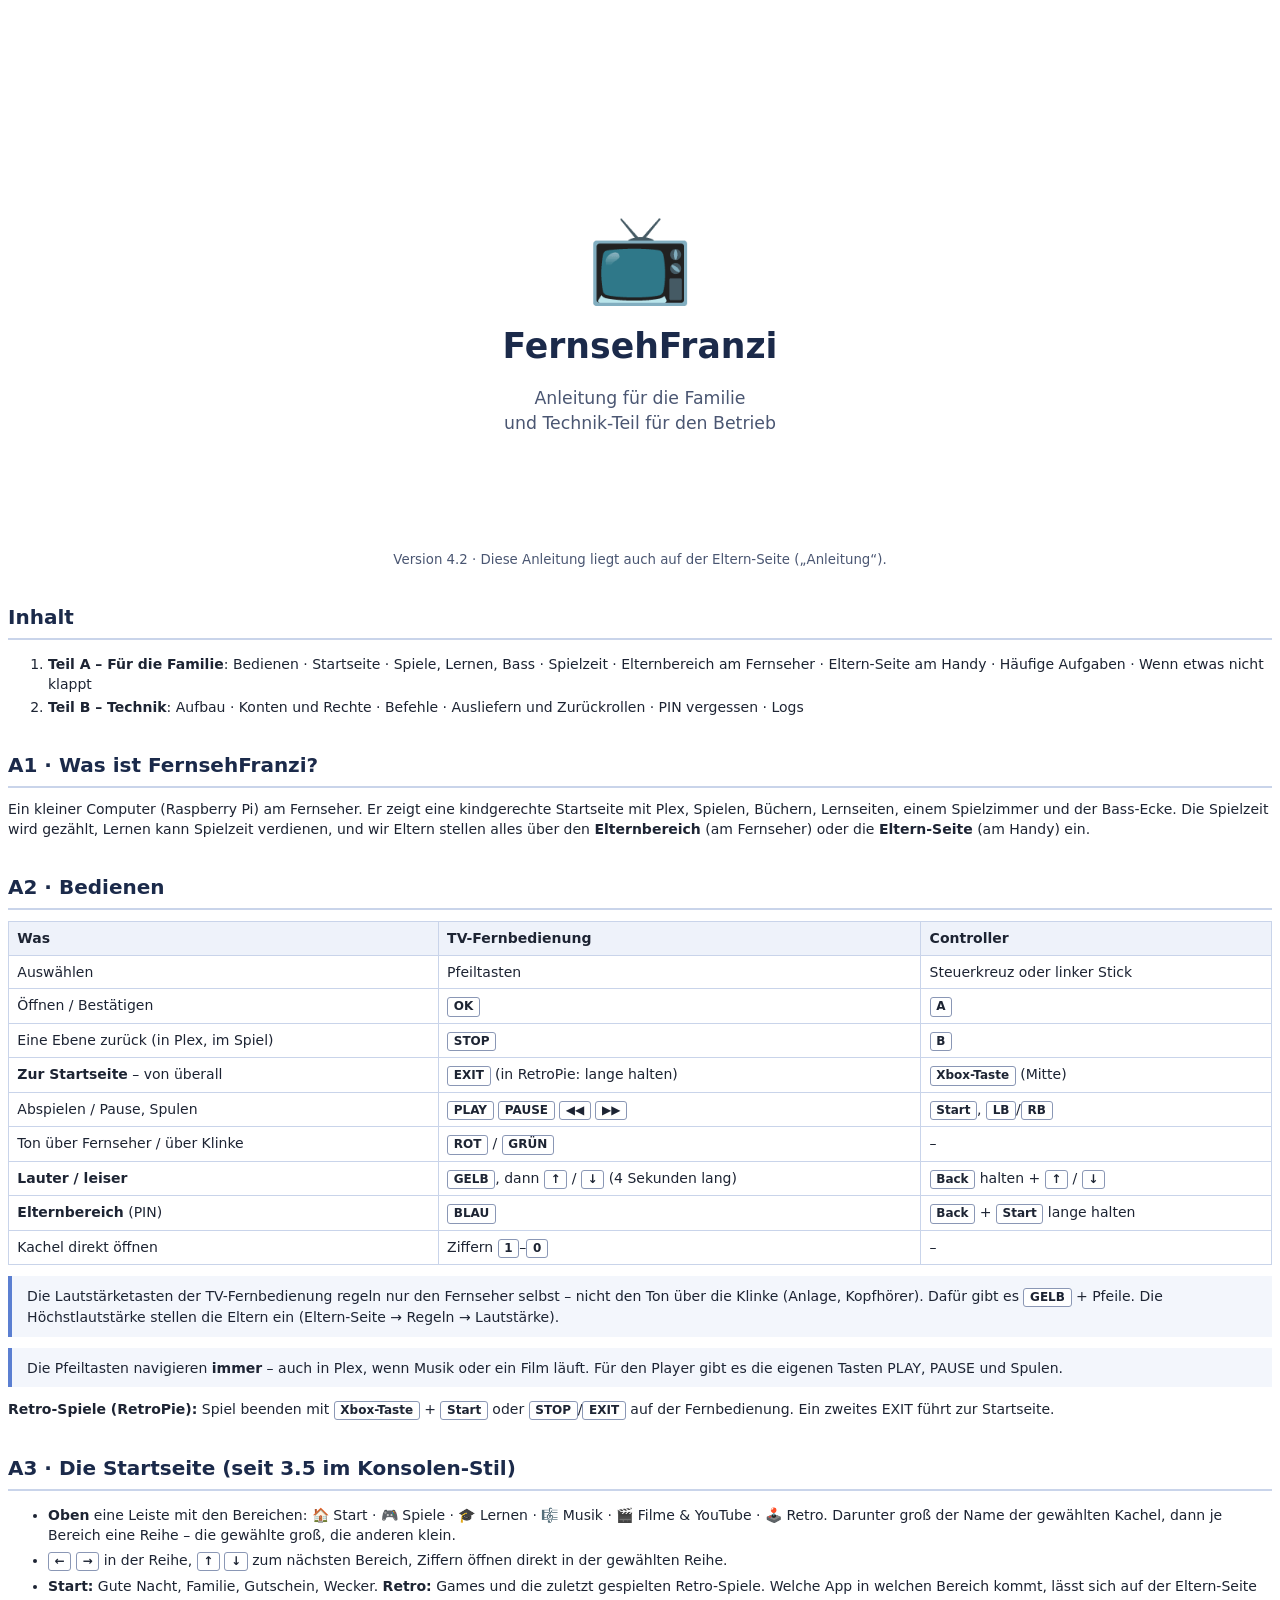
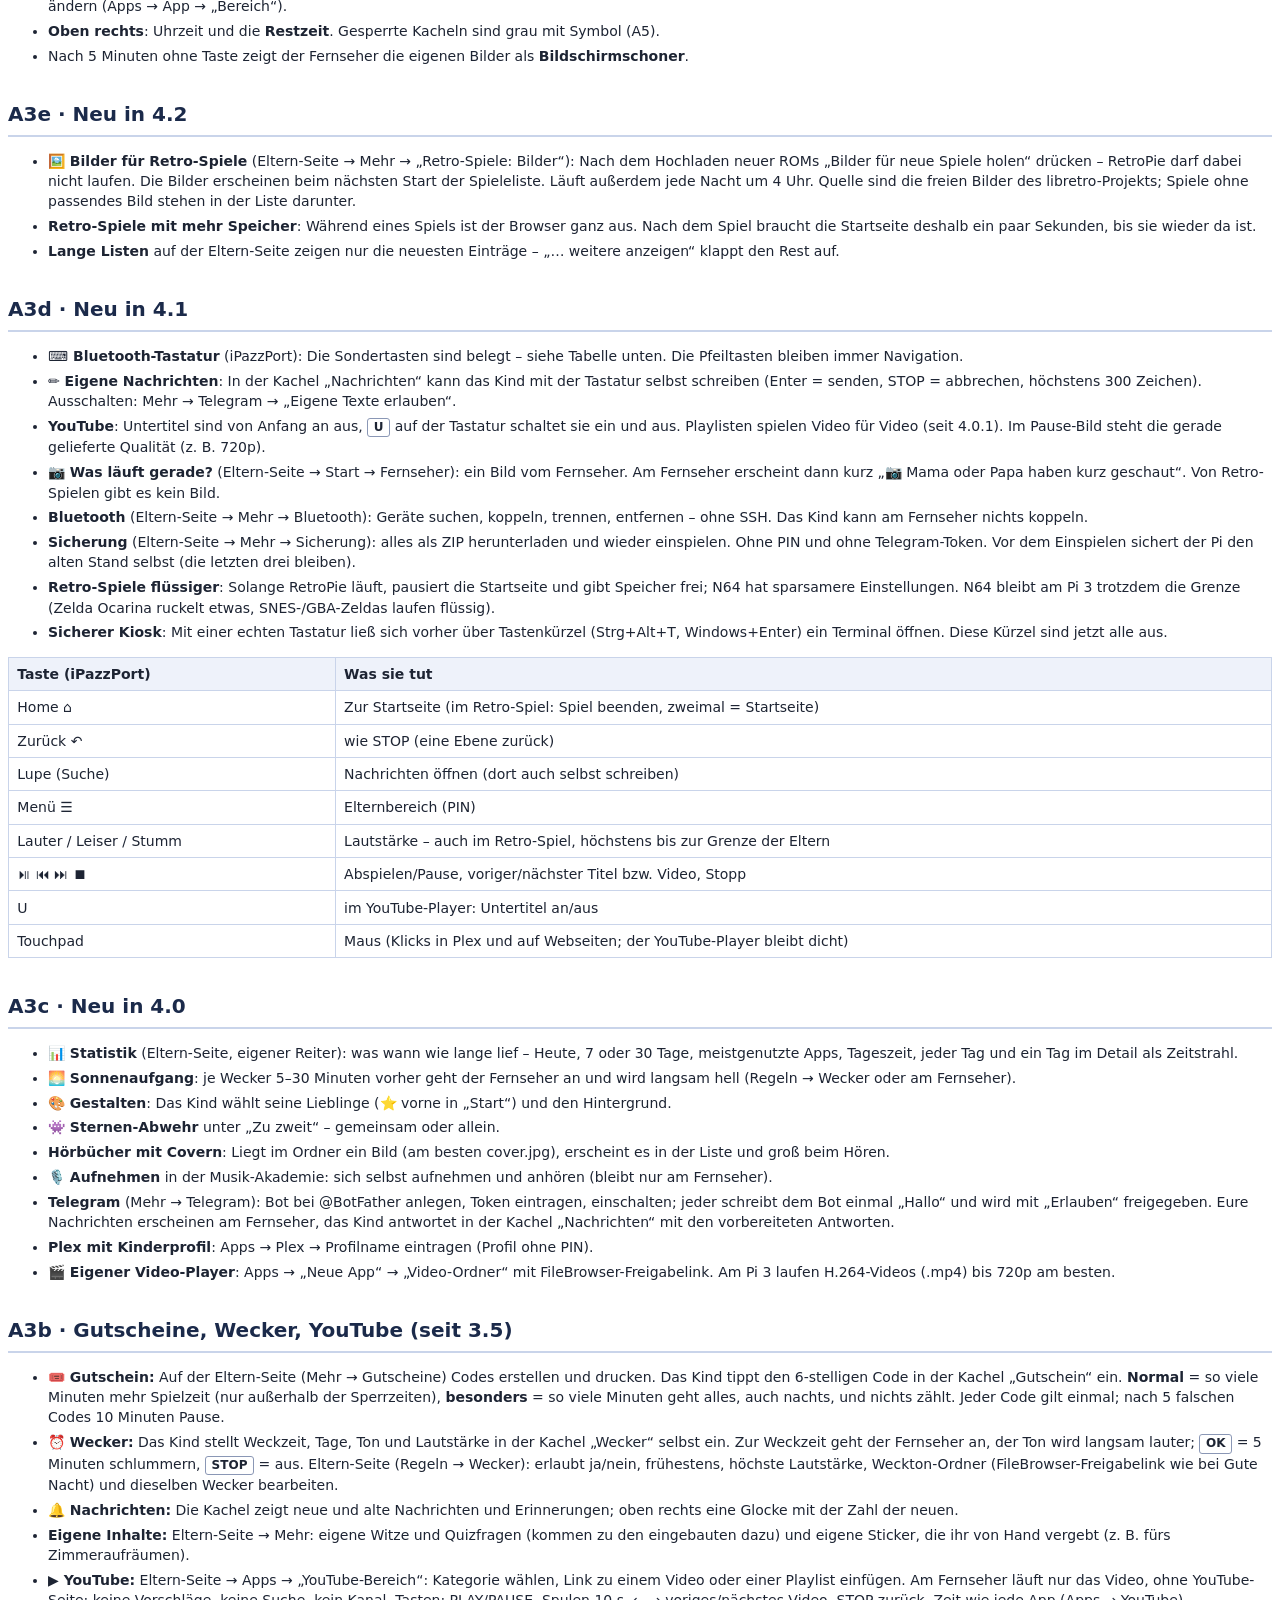
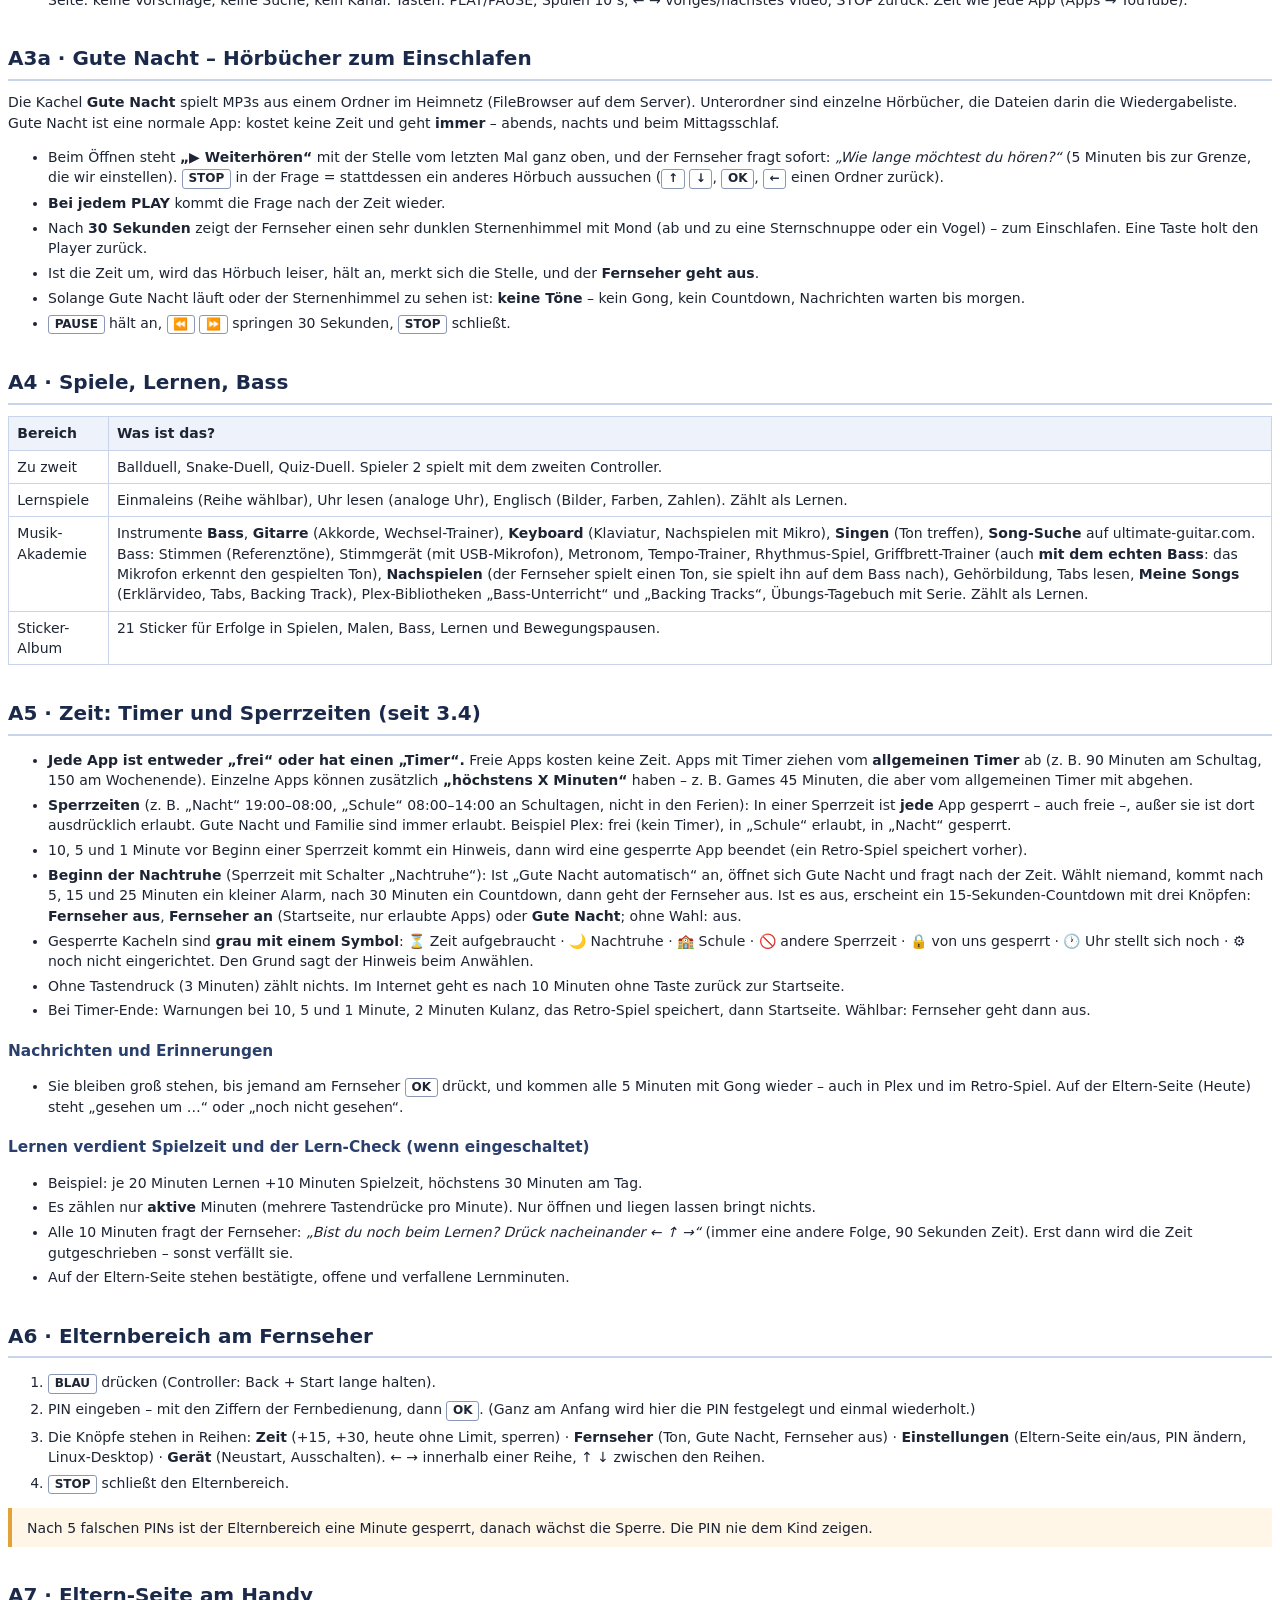
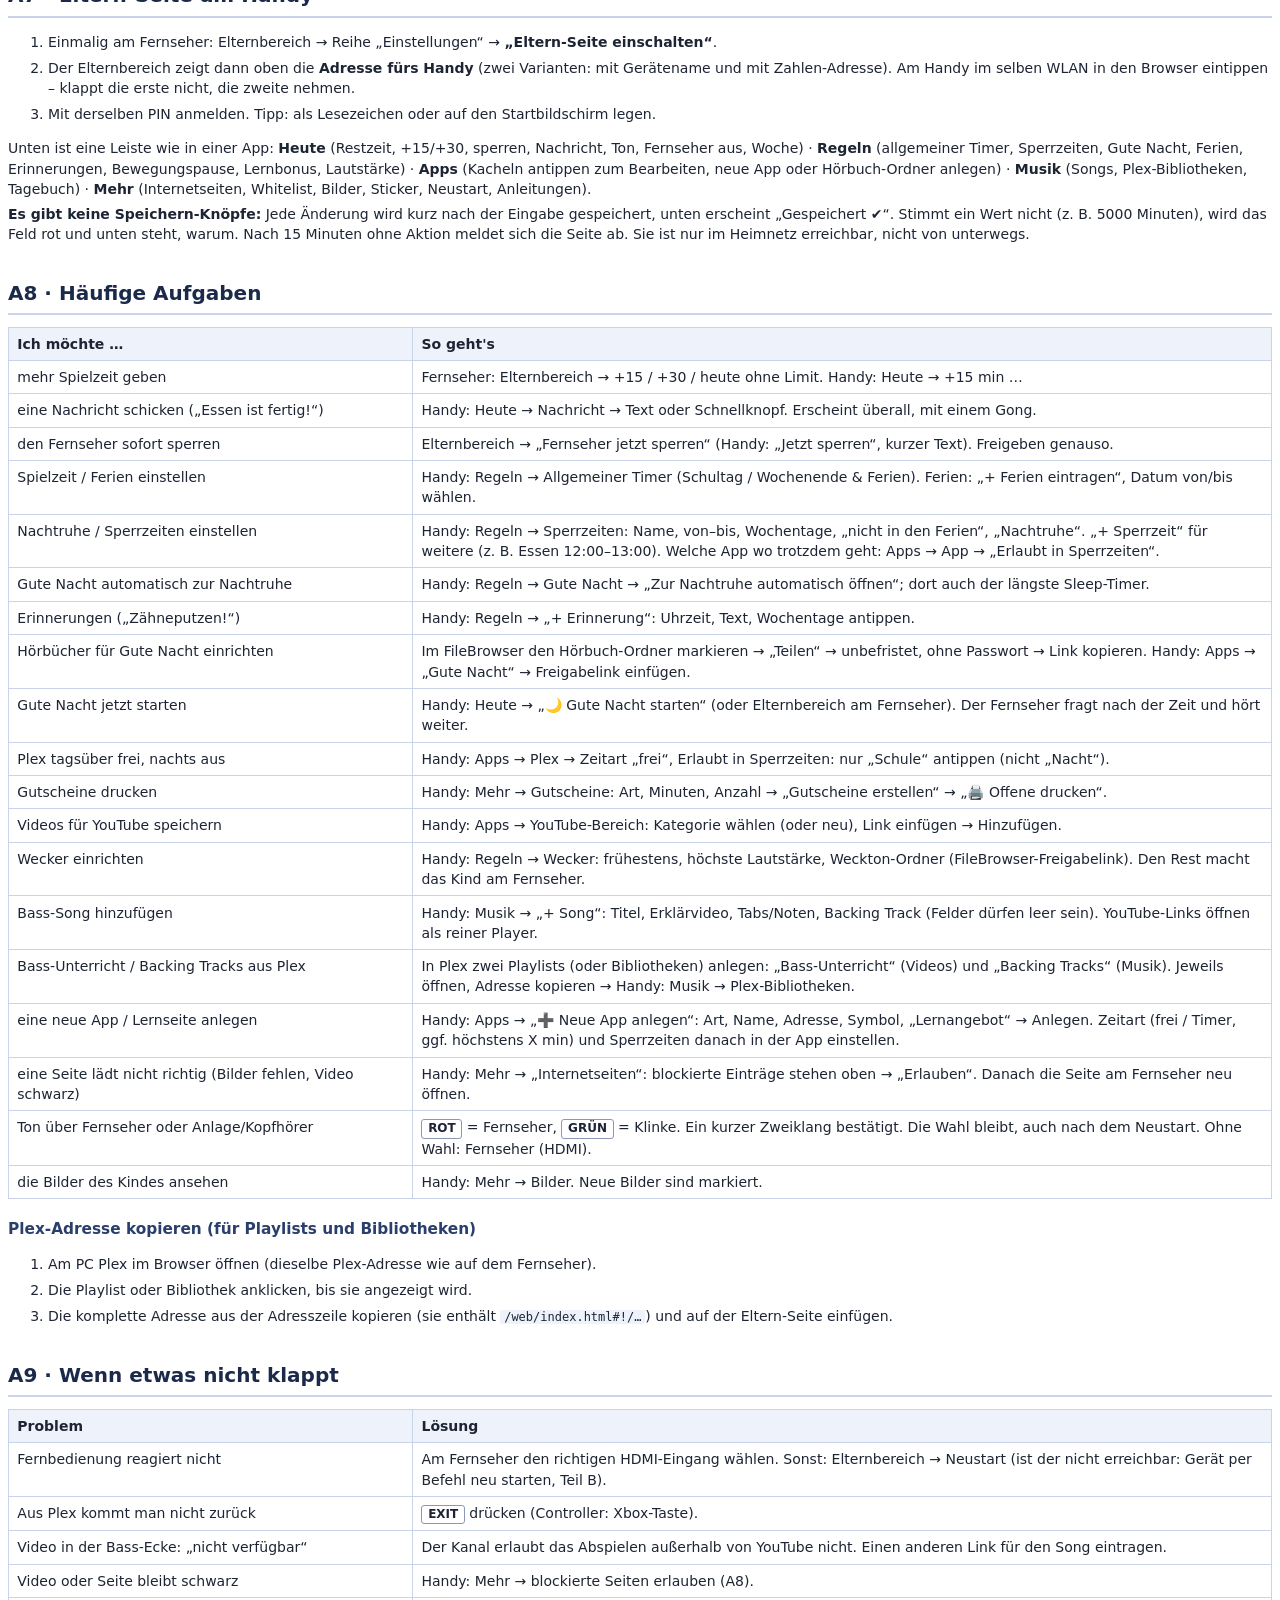
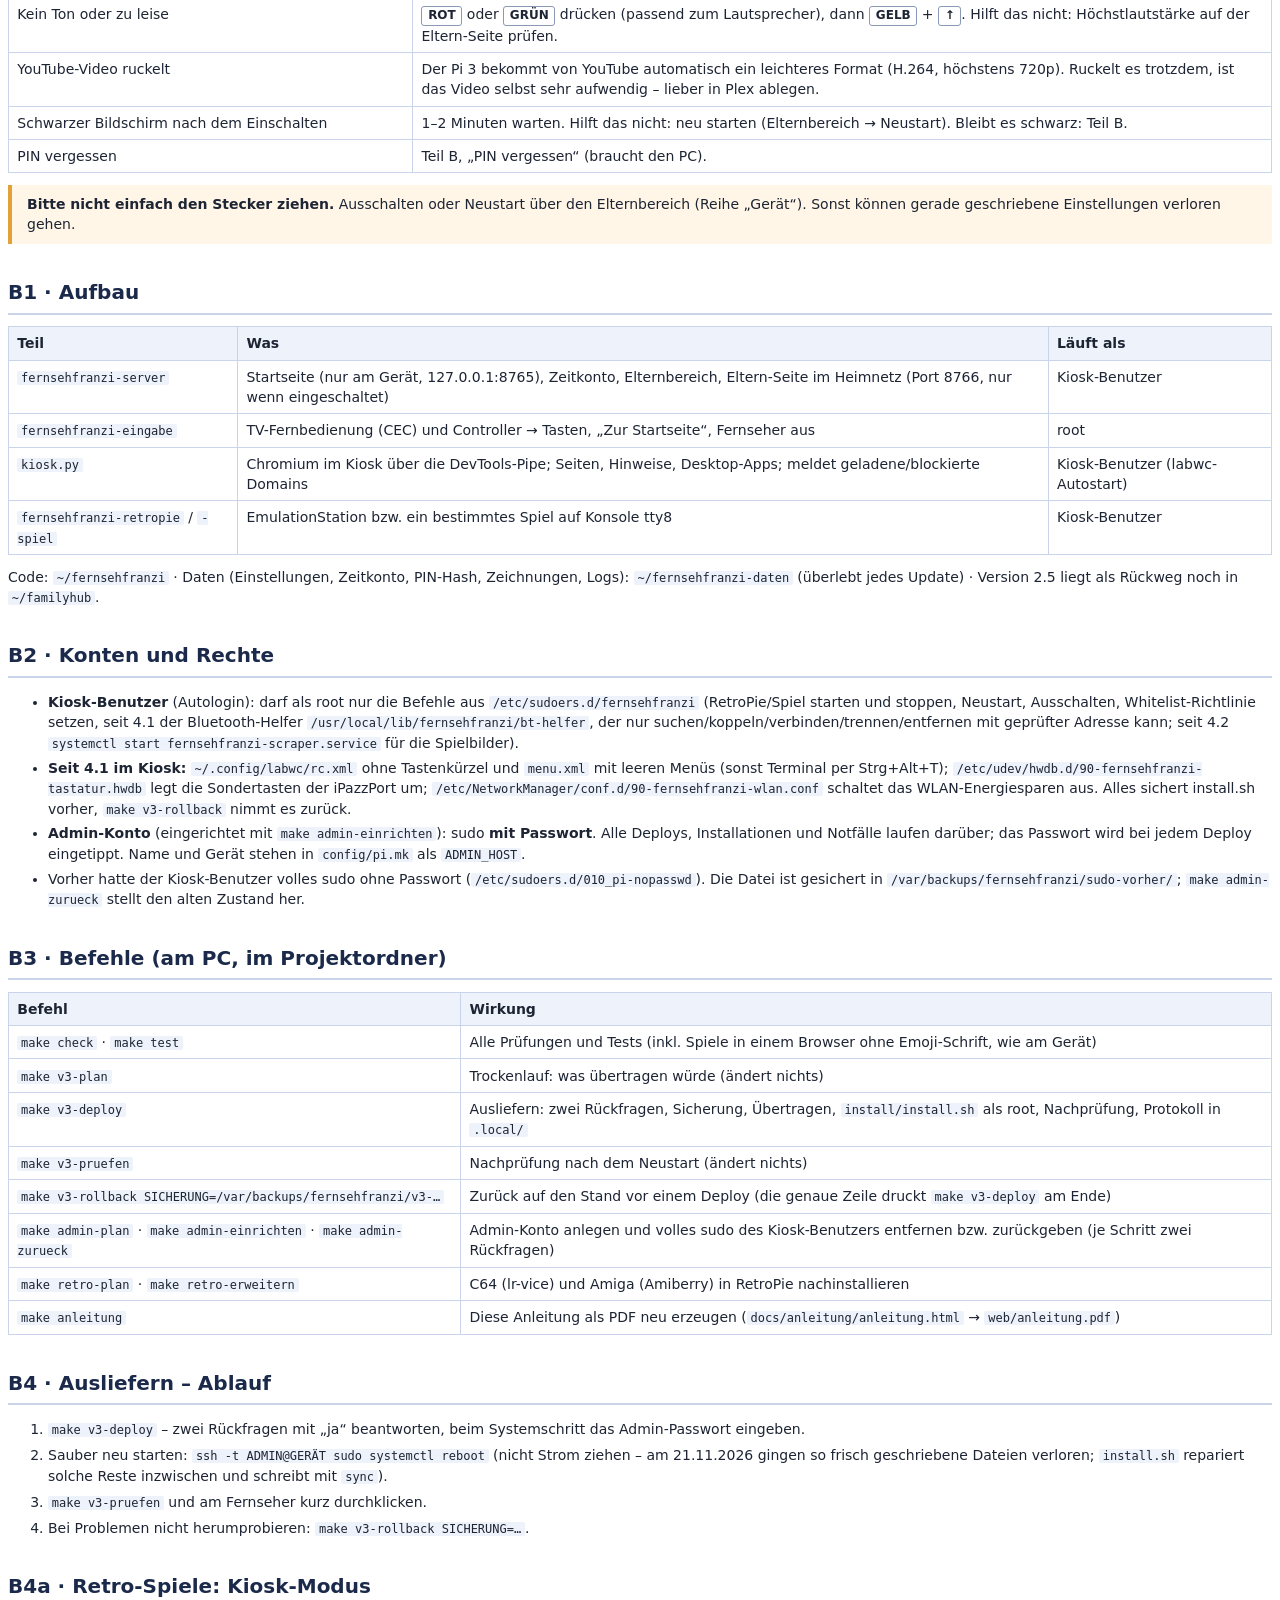
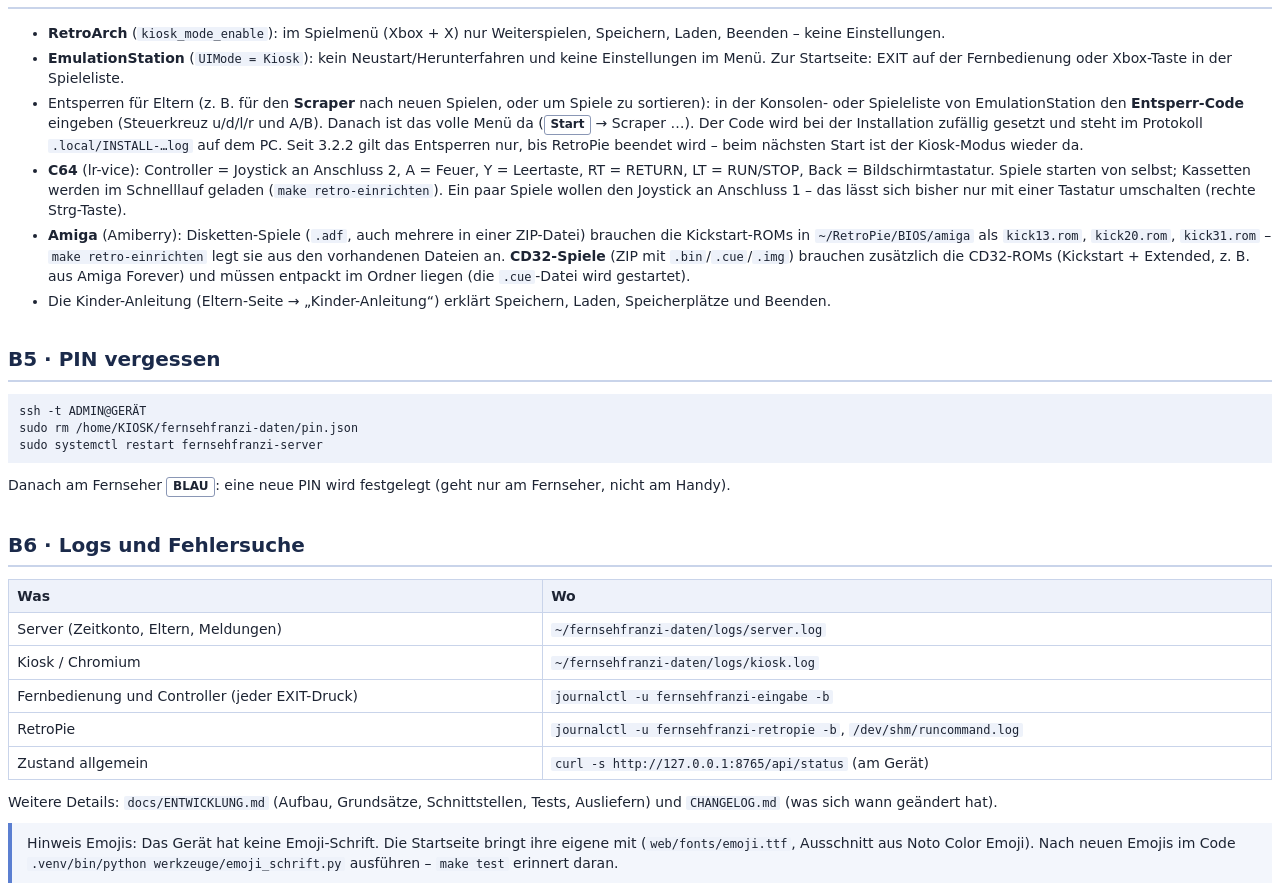
==== docs/anleitung/anleitung.html @ 5bc8174a "FernsehFranzi 4.2.0" ====
<!doctype html>
<html lang="de">
<head>
<meta charset="UTF-8">
<title>FernsehFranzi – Anleitung</title>
<style>
  @page { size: A4; margin: 16mm 15mm 18mm; }
  body { font-family: "Noto Sans", "DejaVu Sans", sans-serif; font-size: 10.5pt; line-height: 1.45; color: #1d2433; }
  h1 { font-size: 26pt; margin: 0 0 4mm; color: #1b2a4a; }
  h2 { font-size: 15pt; color: #1b2a4a; border-bottom: 2px solid #c9d4ea; padding-bottom: 1.5mm; margin: 9mm 0 3mm; break-after: avoid; }
  h3 { font-size: 11.5pt; color: #2a3f6b; margin: 5mm 0 1.5mm; break-after: avoid; }
  p, li { margin: 1.2mm 0; }
  table { border-collapse: collapse; width: 100%; margin: 2mm 0 3mm; break-inside: avoid; }
  th, td { border: 1px solid #c9d4ea; padding: 1.6mm 2.2mm; text-align: left; vertical-align: top; }
  th { background: #eef2fa; }
  .titel { text-align: center; padding-top: 50mm; break-after: page; }
  .titel .gross { font-size: 64pt; }
  .titel p { font-size: 13pt; color: #4a5672; }
  .kasten { background: #f3f6fc; border-left: 4px solid #5b7fd1; padding: 2.5mm 4mm; margin: 3mm 0; break-inside: avoid; }
  .achtung { background: #fff6e8; border-left-color: #e3a13a; }
  .schritte li { margin: 1.5mm 0; }
  .teil { break-before: page; }
  code { font-family: "DejaVu Sans Mono", monospace; font-size: 9pt; background: #eef2fa; padding: 0 1mm; border-radius: 2px; }
  pre { font-family: "DejaVu Sans Mono", monospace; font-size: 8.8pt; background: #eef2fa; padding: 2.5mm 3mm; white-space: pre-wrap; break-inside: avoid; }
  .taste { display: inline-block; border: 1px solid #8a97b5; border-radius: 3px; padding: 0 1.5mm; font-weight: 700; font-size: 9pt; background: #fff; }
  .inhalt li { margin: .6mm 0; }
</style>
</head>
<body>

<div class="titel">
  <div class="gross">📺</div>
  <h1>FernsehFranzi</h1>
  <p>Anleitung für die Familie<br>und Technik-Teil für den Betrieb</p>
  <p style="font-size:10pt;margin-top:30mm">Version 4.2 · Diese Anleitung liegt auch auf der Eltern-Seite („Anleitung“).</p>
</div>

<h2>Inhalt</h2>
<ol class="inhalt">
  <li><b>Teil A – Für die Familie</b>: Bedienen · Startseite · Spiele, Lernen, Bass · Spielzeit · Elternbereich am Fernseher ·
      Eltern-Seite am Handy · Häufige Aufgaben · Wenn etwas nicht klappt</li>
  <li><b>Teil B – Technik</b>: Aufbau · Konten und Rechte · Befehle · Ausliefern und Zurückrollen · PIN vergessen · Logs</li>
</ol>

<!-- ================================================================== Teil A -->
<h2>A1 · Was ist FernsehFranzi?</h2>
<p>Ein kleiner Computer (Raspberry Pi) am Fernseher. Er zeigt eine kindgerechte Startseite mit Plex, Spielen, Büchern,
Lernseiten, einem Spielzimmer und der Bass-Ecke. Die Spielzeit wird gezählt, Lernen kann Spielzeit verdienen, und wir
Eltern stellen alles über den <b>Elternbereich</b> (am Fernseher) oder die <b>Eltern-Seite</b> (am Handy) ein.</p>

<h2>A2 · Bedienen</h2>
<table>
  <tr><th>Was</th><th>TV-Fernbedienung</th><th>Controller</th></tr>
  <tr><td>Auswählen</td><td>Pfeiltasten</td><td>Steuerkreuz oder linker Stick</td></tr>
  <tr><td>Öffnen / Bestätigen</td><td><span class="taste">OK</span></td><td><span class="taste">A</span></td></tr>
  <tr><td>Eine Ebene zurück (in Plex, im Spiel)</td><td><span class="taste">STOP</span></td><td><span class="taste">B</span></td></tr>
  <tr><td><b>Zur Startseite</b> – von überall</td><td><span class="taste">EXIT</span> (in RetroPie: lange halten)</td><td><span class="taste">Xbox-Taste</span> (Mitte)</td></tr>
  <tr><td>Abspielen / Pause, Spulen</td><td><span class="taste">PLAY</span> <span class="taste">PAUSE</span> <span class="taste">◀◀</span> <span class="taste">▶▶</span></td><td><span class="taste">Start</span>, <span class="taste">LB</span>/<span class="taste">RB</span></td></tr>
  <tr><td>Ton über Fernseher / über Klinke</td><td><span class="taste">ROT</span> / <span class="taste">GRÜN</span></td><td>–</td></tr>
  <tr><td><b>Lauter / leiser</b></td><td><span class="taste">GELB</span>, dann <span class="taste">↑</span> / <span class="taste">↓</span> (4 Sekunden lang)</td><td><span class="taste">Back</span> halten + <span class="taste">↑</span> / <span class="taste">↓</span></td></tr>
  <tr><td><b>Elternbereich</b> (PIN)</td><td><span class="taste">BLAU</span></td><td><span class="taste">Back</span> + <span class="taste">Start</span> lange halten</td></tr>
  <tr><td>Kachel direkt öffnen</td><td>Ziffern <span class="taste">1</span>–<span class="taste">0</span></td><td>–</td></tr>
</table>
<div class="kasten">Die Lautstärketasten der TV-Fernbedienung regeln nur den Fernseher selbst – nicht den Ton über die Klinke
(Anlage, Kopfhörer). Dafür gibt es <span class="taste">GELB</span> + Pfeile. Die Höchstlautstärke stellen die Eltern ein
(Eltern-Seite → Regeln → Lautstärke).</div>
<div class="kasten">Die Pfeiltasten navigieren <b>immer</b> – auch in Plex, wenn Musik oder ein Film läuft. Für den Player gibt es die
eigenen Tasten PLAY, PAUSE und Spulen.</div>
<p><b>Retro-Spiele (RetroPie):</b> Spiel beenden mit <span class="taste">Xbox-Taste</span> + <span class="taste">Start</span>
oder <span class="taste">STOP</span>/<span class="taste">EXIT</span> auf der Fernbedienung. Ein zweites EXIT führt zur Startseite.</p>

<h2>A3 · Die Startseite (seit 3.5 im Konsolen-Stil)</h2>
<ul>
  <li><b>Oben</b> eine Leiste mit den Bereichen: 🏠 Start · 🎮 Spiele · 🎓 Lernen · 🎼 Musik · 🎬 Filme &amp; YouTube · 🕹️ Retro.
      Darunter groß der Name der gewählten Kachel, dann je Bereich eine Reihe – die gewählte groß, die anderen klein.</li>
  <li><span class="taste">←</span> <span class="taste">→</span> in der Reihe, <span class="taste">↑</span> <span class="taste">↓</span>
      zum nächsten Bereich, Ziffern öffnen direkt in der gewählten Reihe.</li>
  <li><b>Start:</b> Gute Nacht, Familie, Gutschein, Wecker. <b>Retro:</b> Games und die zuletzt gespielten Retro-Spiele.
      Welche App in welchen Bereich kommt, lässt sich auf der Eltern-Seite ändern (Apps → App → „Bereich“).</li>
  <li><b>Oben rechts</b>: Uhrzeit und die <b>Restzeit</b>. Gesperrte Kacheln sind grau mit Symbol (A5).</li>
  <li>Nach 5 Minuten ohne Taste zeigt der Fernseher die eigenen Bilder als <b>Bildschirmschoner</b>.</li>
</ul>

<h2>A3e · Neu in 4.2</h2>
<ul>
  <li><b>🖼️ Bilder für Retro-Spiele</b> (Eltern-Seite → Mehr → „Retro-Spiele: Bilder“): Nach dem Hochladen neuer ROMs
      „Bilder für neue Spiele holen“ drücken – RetroPie darf dabei nicht laufen. Die Bilder erscheinen beim nächsten Start der
      Spieleliste. Läuft außerdem jede Nacht um 4 Uhr. Quelle sind die freien Bilder des libretro-Projekts; Spiele ohne
      passendes Bild stehen in der Liste darunter.</li>
  <li><b>Retro-Spiele mit mehr Speicher</b>: Während eines Spiels ist der Browser ganz aus. Nach dem Spiel braucht die
      Startseite deshalb ein paar Sekunden, bis sie wieder da ist.</li>
  <li><b>Lange Listen</b> auf der Eltern-Seite zeigen nur die neuesten Einträge – „… weitere anzeigen“ klappt den Rest auf.</li>
</ul>

<h2>A3d · Neu in 4.1</h2>
<ul>
  <li><b>⌨️ Bluetooth-Tastatur</b> (iPazzPort): Die Sondertasten sind belegt – siehe Tabelle unten. Die Pfeiltasten bleiben
      immer Navigation.</li>
  <li><b>✏️ Eigene Nachrichten</b>: In der Kachel „Nachrichten“ kann das Kind mit der Tastatur selbst schreiben
      (Enter = senden, STOP = abbrechen, höchstens 300 Zeichen). Ausschalten: Mehr → Telegram → „Eigene Texte erlauben“.</li>
  <li><b>YouTube</b>: Untertitel sind von Anfang an aus, <span class="taste">U</span> auf der Tastatur schaltet sie ein und aus.
      Playlisten spielen Video für Video (seit 4.0.1). Im Pause-Bild steht die gerade gelieferte Qualität (z. B. 720p).</li>
  <li><b>📷 Was läuft gerade?</b> (Eltern-Seite → Start → Fernseher): ein Bild vom Fernseher. Am Fernseher erscheint dann kurz
      „📷 Mama oder Papa haben kurz geschaut“. Von Retro-Spielen gibt es kein Bild.</li>
  <li><b>Bluetooth</b> (Eltern-Seite → Mehr → Bluetooth): Geräte suchen, koppeln, trennen, entfernen – ohne SSH. Das Kind kann
      am Fernseher nichts koppeln.</li>
  <li><b>Sicherung</b> (Eltern-Seite → Mehr → Sicherung): alles als ZIP herunterladen und wieder einspielen. Ohne PIN und ohne
      Telegram-Token. Vor dem Einspielen sichert der Pi den alten Stand selbst (die letzten drei bleiben).</li>
  <li><b>Retro-Spiele flüssiger</b>: Solange RetroPie läuft, pausiert die Startseite und gibt Speicher frei; N64 hat
      sparsamere Einstellungen. N64 bleibt am Pi 3 trotzdem die Grenze (Zelda Ocarina ruckelt etwas, SNES-/GBA-Zeldas laufen flüssig).</li>
  <li><b>Sicherer Kiosk</b>: Mit einer echten Tastatur ließ sich vorher über Tastenkürzel (Strg+Alt+T, Windows+Enter) ein
      Terminal öffnen. Diese Kürzel sind jetzt alle aus.</li>
</ul>
<table>
  <tr><th>Taste (iPazzPort)</th><th>Was sie tut</th></tr>
  <tr><td>Home ⌂</td><td>Zur Startseite (im Retro-Spiel: Spiel beenden, zweimal = Startseite)</td></tr>
  <tr><td>Zurück ↶</td><td>wie STOP (eine Ebene zurück)</td></tr>
  <tr><td>Lupe (Suche)</td><td>Nachrichten öffnen (dort auch selbst schreiben)</td></tr>
  <tr><td>Menü ☰</td><td>Elternbereich (PIN)</td></tr>
  <tr><td>Lauter / Leiser / Stumm</td><td>Lautstärke – auch im Retro-Spiel, höchstens bis zur Grenze der Eltern</td></tr>
  <tr><td>⏯ ⏮ ⏭ ⏹</td><td>Abspielen/Pause, voriger/nächster Titel bzw. Video, Stopp</td></tr>
  <tr><td>U</td><td>im YouTube-Player: Untertitel an/aus</td></tr>
  <tr><td>Touchpad</td><td>Maus (Klicks in Plex und auf Webseiten; der YouTube-Player bleibt dicht)</td></tr>
</table>

<h2>A3c · Neu in 4.0</h2>
<ul>
  <li><b>📊 Statistik</b> (Eltern-Seite, eigener Reiter): was wann wie lange lief – Heute, 7 oder 30 Tage, meistgenutzte Apps,
      Tageszeit, jeder Tag und ein Tag im Detail als Zeitstrahl.</li>
  <li><b>🌅 Sonnenaufgang</b>: je Wecker 5–30 Minuten vorher geht der Fernseher an und wird langsam hell (Regeln → Wecker oder am Fernseher).</li>
  <li><b>🎨 Gestalten</b>: Das Kind wählt seine Lieblinge (⭐ vorne in „Start“) und den Hintergrund.</li>
  <li><b>👾 Sternen-Abwehr</b> unter „Zu zweit“ – gemeinsam oder allein.</li>
  <li><b>Hörbücher mit Covern</b>: Liegt im Ordner ein Bild (am besten cover.jpg), erscheint es in der Liste und groß beim Hören.</li>
  <li><b>🎙️ Aufnehmen</b> in der Musik-Akademie: sich selbst aufnehmen und anhören (bleibt nur am Fernseher).</li>
  <li><b>Telegram</b> (Mehr → Telegram): Bot bei @BotFather anlegen, Token eintragen, einschalten; jeder schreibt dem Bot einmal
      „Hallo“ und wird mit „Erlauben“ freigegeben. Eure Nachrichten erscheinen am Fernseher, das Kind antwortet in der
      Kachel „Nachrichten“ mit den vorbereiteten Antworten.</li>
  <li><b>Plex mit Kinderprofil</b>: Apps → Plex → Profilname eintragen (Profil ohne PIN).</li>
  <li><b>🎬 Eigener Video-Player</b>: Apps → „Neue App“ → „Video-Ordner“ mit FileBrowser-Freigabelink. Am Pi 3 laufen
      H.264-Videos (.mp4) bis 720p am besten.</li>
</ul>

<h2>A3b · Gutscheine, Wecker, YouTube (seit 3.5)</h2>
<ul>
  <li><b>🎟️ Gutschein:</b> Auf der Eltern-Seite (Mehr → Gutscheine) Codes erstellen und drucken. Das Kind tippt den 6-stelligen Code
      in der Kachel „Gutschein“ ein. <b>Normal</b> = so viele Minuten mehr Spielzeit (nur außerhalb der Sperrzeiten),
      <b>besonders</b> = so viele Minuten geht alles, auch nachts, und nichts zählt. Jeder Code gilt einmal; nach 5 falschen
      Codes 10 Minuten Pause.</li>
  <li><b>⏰ Wecker:</b> Das Kind stellt Weckzeit, Tage, Ton und Lautstärke in der Kachel „Wecker“ selbst ein. Zur Weckzeit geht
      der Fernseher an, der Ton wird langsam lauter; <span class="taste">OK</span> = 5 Minuten schlummern,
      <span class="taste">STOP</span> = aus. Eltern-Seite (Regeln → Wecker): erlaubt ja/nein, frühestens, höchste Lautstärke,
      Weckton-Ordner (FileBrowser-Freigabelink wie bei Gute Nacht) und dieselben Wecker bearbeiten.</li>
  <li><b>🔔 Nachrichten:</b> Die Kachel zeigt neue und alte Nachrichten und Erinnerungen; oben rechts eine Glocke mit der Zahl der neuen.</li>
  <li><b>Eigene Inhalte:</b> Eltern-Seite → Mehr: eigene Witze und Quizfragen (kommen zu den eingebauten dazu) und eigene Sticker,
      die ihr von Hand vergebt (z. B. fürs Zimmeraufräumen).</li>
  <li><b>▶️ YouTube:</b> Eltern-Seite → Apps → „YouTube-Bereich“: Kategorie wählen, Link zu einem Video oder einer Playlist
      einfügen. Am Fernseher läuft nur das Video, ohne YouTube-Seite: keine Vorschläge, keine Suche, kein Kanal. Tasten:
      PLAY/PAUSE, Spulen 10 s, ← → voriges/nächstes Video, STOP zurück. Zeit wie jede App (Apps → YouTube).</li>
</ul>

<h2>A3a · Gute Nacht – Hörbücher zum Einschlafen</h2>
<p>Die Kachel <b>Gute Nacht</b> spielt MP3s aus einem Ordner im Heimnetz (FileBrowser auf dem Server). Unterordner sind
einzelne Hörbücher, die Dateien darin die Wiedergabeliste. Gute Nacht ist eine normale App: kostet keine Zeit und geht
<b>immer</b> – abends, nachts und beim Mittagsschlaf.</p>
<ul>
  <li>Beim Öffnen steht <b>„▶ Weiterhören“</b> mit der Stelle vom letzten Mal ganz oben, und der Fernseher fragt sofort:
      <i>„Wie lange möchtest du hören?“</i> (5 Minuten bis zur Grenze, die wir einstellen). <span class="taste">STOP</span>
      in der Frage = stattdessen ein anderes Hörbuch aussuchen (<span class="taste">↑</span> <span class="taste">↓</span>,
      <span class="taste">OK</span>, <span class="taste">←</span> einen Ordner zurück).</li>
  <li><b>Bei jedem PLAY</b> kommt die Frage nach der Zeit wieder.</li>
  <li>Nach <b>30 Sekunden</b> zeigt der Fernseher einen sehr dunklen Sternenhimmel mit Mond (ab und zu eine Sternschnuppe
      oder ein Vogel) – zum Einschlafen. Eine Taste holt den Player zurück.</li>
  <li>Ist die Zeit um, wird das Hörbuch leiser, hält an, merkt sich die Stelle, und der <b>Fernseher geht aus</b>.</li>
  <li>Solange Gute Nacht läuft oder der Sternenhimmel zu sehen ist: <b>keine Töne</b> – kein Gong, kein Countdown,
      Nachrichten warten bis morgen.</li>
  <li><span class="taste">PAUSE</span> hält an, <span class="taste">⏪</span> <span class="taste">⏩</span> springen 30 Sekunden,
      <span class="taste">STOP</span> schließt.</li>
</ul>

<h2>A4 · Spiele, Lernen, Bass</h2>
<table>
  <tr><th>Bereich</th><th>Was ist das?</th></tr>
  <tr><td>Zu zweit</td><td>Ballduell, Snake-Duell, Quiz-Duell. Spieler 2 spielt mit dem zweiten Controller.</td></tr>
  <tr><td>Lernspiele</td><td>Einmaleins (Reihe wählbar), Uhr lesen (analoge Uhr), Englisch (Bilder, Farben, Zahlen). Zählt als Lernen.</td></tr>
  <tr><td>Musik-Akademie</td><td>Instrumente <b>Bass</b>, <b>Gitarre</b> (Akkorde, Wechsel-Trainer), <b>Keyboard</b> (Klaviatur, Nachspielen mit Mikro), <b>Singen</b> (Ton treffen), <b>Song-Suche</b> auf ultimate-guitar.com. Bass: Stimmen (Referenztöne), Stimmgerät (mit USB-Mikrofon), Metronom, Tempo-Trainer, Rhythmus-Spiel,
      Griffbrett-Trainer (auch <b>mit dem echten Bass</b>: das Mikrofon erkennt den gespielten Ton), <b>Nachspielen</b>
      (der Fernseher spielt einen Ton, sie spielt ihn auf dem Bass nach), Gehörbildung, Tabs lesen, <b>Meine Songs</b> (Erklärvideo, Tabs, Backing Track), Plex-Bibliotheken
      „Bass-Unterricht“ und „Backing Tracks“, Übungs-Tagebuch mit Serie. Zählt als Lernen.</td></tr>
  <tr><td>Sticker-Album</td><td>21 Sticker für Erfolge in Spielen, Malen, Bass, Lernen und Bewegungspausen.</td></tr>
</table>

<h2>A5 · Zeit: Timer und Sperrzeiten (seit 3.4)</h2>
<ul>
  <li><b>Jede App ist entweder „frei“ oder hat einen „Timer“.</b> Freie Apps kosten keine Zeit. Apps mit Timer ziehen vom
      <b>allgemeinen Timer</b> ab (z. B. 90 Minuten am Schultag, 150 am Wochenende). Einzelne Apps können zusätzlich
      <b>„höchstens X Minuten“</b> haben – z. B. Games 45 Minuten, die aber vom allgemeinen Timer mit abgehen.</li>
  <li><b>Sperrzeiten</b> (z. B. „Nacht“ 19:00–08:00, „Schule“ 08:00–14:00 an Schultagen, nicht in den Ferien): In einer
      Sperrzeit ist <b>jede</b> App gesperrt – auch freie –, außer sie ist dort ausdrücklich erlaubt. Gute Nacht und Familie sind
      immer erlaubt. Beispiel Plex: frei (kein Timer), in „Schule“ erlaubt, in „Nacht“ gesperrt.</li>
  <li>10, 5 und 1 Minute vor Beginn einer Sperrzeit kommt ein Hinweis, dann wird eine gesperrte App beendet (ein Retro-Spiel
      speichert vorher).</li>
  <li><b>Beginn der Nachtruhe</b> (Sperrzeit mit Schalter „Nachtruhe“): Ist „Gute Nacht automatisch“ an, öffnet sich Gute
      Nacht und fragt nach der Zeit. Wählt niemand, kommt nach 5, 15 und 25 Minuten ein kleiner Alarm, nach 30 Minuten ein
      Countdown, dann geht der Fernseher aus. Ist es aus, erscheint ein 15-Sekunden-Countdown mit drei Knöpfen:
      <b>Fernseher aus</b>, <b>Fernseher an</b> (Startseite, nur erlaubte Apps) oder <b>Gute Nacht</b>; ohne Wahl: aus.</li>
  <li>Gesperrte Kacheln sind <b>grau mit einem Symbol</b>: ⏳ Zeit aufgebraucht · 🌙 Nachtruhe · 🏫 Schule · 🚫 andere Sperrzeit ·
      🔒 von uns gesperrt · 🕐 Uhr stellt sich noch · ⚙️ noch nicht eingerichtet. Den Grund sagt der Hinweis beim Anwählen.</li>
  <li>Ohne Tastendruck (3 Minuten) zählt nichts. Im Internet geht es nach 10 Minuten ohne Taste zurück zur Startseite.</li>
  <li>Bei Timer-Ende: Warnungen bei 10, 5 und 1 Minute, 2 Minuten Kulanz, das Retro-Spiel speichert, dann Startseite.
      Wählbar: Fernseher geht dann aus.</li>
</ul>
<h3>Nachrichten und Erinnerungen</h3>
<ul>
  <li>Sie bleiben groß stehen, bis jemand am Fernseher <span class="taste">OK</span> drückt, und kommen alle 5 Minuten mit
      Gong wieder – auch in Plex und im Retro-Spiel. Auf der Eltern-Seite (Heute) steht „gesehen um …“ oder „noch nicht gesehen“.</li>
</ul>
<h3>Lernen verdient Spielzeit und der Lern-Check (wenn eingeschaltet)</h3>
<ul>
  <li>Beispiel: je 20 Minuten Lernen +10 Minuten Spielzeit, höchstens 30 Minuten am Tag.</li>
  <li>Es zählen nur <b>aktive</b> Minuten (mehrere Tastendrücke pro Minute). Nur öffnen und liegen lassen bringt nichts.</li>
  <li>Alle 10 Minuten fragt der Fernseher: <i>„Bist du noch beim Lernen? Drück nacheinander ← ↑ →“</i> (immer eine andere
      Folge, 90 Sekunden Zeit). Erst dann wird die Zeit gutgeschrieben – sonst verfällt sie.</li>
  <li>Auf der Eltern-Seite stehen bestätigte, offene und verfallene Lernminuten.</li>
</ul>

<h2>A6 · Elternbereich am Fernseher</h2>
<ol class="schritte">
  <li><span class="taste">BLAU</span> drücken (Controller: Back + Start lange halten).</li>
  <li>PIN eingeben – mit den Ziffern der Fernbedienung, dann <span class="taste">OK</span>.
      (Ganz am Anfang wird hier die PIN festgelegt und einmal wiederholt.)</li>
  <li>Die Knöpfe stehen in Reihen: <b>Zeit</b> (+15, +30, heute ohne Limit, sperren) · <b>Fernseher</b> (Ton, Gute Nacht,
      Fernseher aus) · <b>Einstellungen</b> (Eltern-Seite ein/aus, PIN ändern, Linux-Desktop) · <b>Gerät</b> (Neustart, Ausschalten).
      ← → innerhalb einer Reihe, ↑ ↓ zwischen den Reihen.</li>
  <li><span class="taste">STOP</span> schließt den Elternbereich.</li>
</ol>
<div class="kasten achtung">Nach 5 falschen PINs ist der Elternbereich eine Minute gesperrt, danach wächst die Sperre. Die PIN
nie dem Kind zeigen.</div>

<h2>A7 · Eltern-Seite am Handy</h2>
<ol class="schritte">
  <li>Einmalig am Fernseher: Elternbereich → Reihe „Einstellungen“ → <b>„Eltern-Seite einschalten“</b>.</li>
  <li>Der Elternbereich zeigt dann oben die <b>Adresse fürs Handy</b> (zwei Varianten: mit Gerätename und mit Zahlen-Adresse).
      Am Handy im selben WLAN in den Browser eintippen – klappt die erste nicht, die zweite nehmen.</li>
  <li>Mit derselben PIN anmelden. Tipp: als Lesezeichen oder auf den Startbildschirm legen.</li>
</ol>
<p>Unten ist eine Leiste wie in einer App: <b>Heute</b> (Restzeit, +15/+30, sperren, Nachricht, Ton, Fernseher aus, Woche) ·
<b>Regeln</b> (allgemeiner Timer, Sperrzeiten, Gute Nacht, Ferien, Erinnerungen, Bewegungspause, Lernbonus, Lautstärke) · <b>Apps</b> (Kacheln antippen zum Bearbeiten, neue App oder Hörbuch-Ordner anlegen) · <b>Musik</b> (Songs,
Plex-Bibliotheken, Tagebuch) · <b>Mehr</b> (Internetseiten, Whitelist, Bilder, Sticker, Neustart, Anleitungen).</p>
<p><b>Es gibt keine Speichern-Knöpfe:</b> Jede Änderung wird kurz nach der Eingabe gespeichert, unten erscheint
„Gespeichert ✔“. Stimmt ein Wert nicht (z. B. 5000 Minuten), wird das Feld rot und unten steht, warum.
Nach 15 Minuten ohne Aktion meldet sich die Seite ab. Sie ist nur im Heimnetz erreichbar, nicht von unterwegs.</p>

<h2>A8 · Häufige Aufgaben</h2>
<table>
  <tr><th style="width:32%">Ich möchte …</th><th>So geht's</th></tr>
  <tr><td>mehr Spielzeit geben</td><td>Fernseher: Elternbereich → +15 / +30 / heute ohne Limit. Handy: Heute → +15 min …</td></tr>
  <tr><td>eine Nachricht schicken („Essen ist fertig!“)</td><td>Handy: Heute → Nachricht → Text oder Schnellknopf. Erscheint überall, mit einem Gong.</td></tr>
  <tr><td>den Fernseher sofort sperren</td><td>Elternbereich → „Fernseher jetzt sperren“ (Handy: „Jetzt sperren“, kurzer Text). Freigeben genauso.</td></tr>
  <tr><td>Spielzeit / Ferien einstellen</td><td>Handy: Regeln → Allgemeiner Timer (Schultag / Wochenende &amp; Ferien). Ferien: „+ Ferien eintragen“, Datum von/bis wählen.</td></tr>
  <tr><td>Nachtruhe / Sperrzeiten einstellen</td><td>Handy: Regeln → Sperrzeiten: Name, von–bis, Wochentage, „nicht in den Ferien“,
      „Nachtruhe“. „+ Sperrzeit“ für weitere (z. B. Essen 12:00–13:00). Welche App wo trotzdem geht: Apps → App → „Erlaubt in Sperrzeiten“.</td></tr>
  <tr><td>Gute Nacht automatisch zur Nachtruhe</td><td>Handy: Regeln → Gute Nacht → „Zur Nachtruhe automatisch öffnen“; dort auch der längste Sleep-Timer.</td></tr>
  <tr><td>Erinnerungen („Zähneputzen!“)</td><td>Handy: Regeln → „+ Erinnerung“: Uhrzeit, Text, Wochentage antippen.</td></tr>
  <tr><td>Hörbücher für Gute Nacht einrichten</td><td>Im FileBrowser den Hörbuch-Ordner markieren → „Teilen“ → unbefristet, ohne Passwort → Link kopieren.
      Handy: Apps → „Gute Nacht“ → Freigabelink einfügen.</td></tr>
  <tr><td>Gute Nacht jetzt starten</td><td>Handy: Heute → „🌙 Gute Nacht starten“ (oder Elternbereich am Fernseher). Der Fernseher fragt nach der Zeit und hört weiter.</td></tr>
  <tr><td>Plex tagsüber frei, nachts aus</td><td>Handy: Apps → Plex → Zeitart „frei“, Erlaubt in Sperrzeiten: nur „Schule“ antippen (nicht „Nacht“).</td></tr>
  <tr><td>Gutscheine drucken</td><td>Handy: Mehr → Gutscheine: Art, Minuten, Anzahl → „Gutscheine erstellen“ → „🖨️ Offene drucken“.</td></tr>
  <tr><td>Videos für YouTube speichern</td><td>Handy: Apps → YouTube-Bereich: Kategorie wählen (oder neu), Link einfügen → Hinzufügen.</td></tr>
  <tr><td>Wecker einrichten</td><td>Handy: Regeln → Wecker: frühestens, höchste Lautstärke, Weckton-Ordner (FileBrowser-Freigabelink). Den Rest macht das Kind am Fernseher.</td></tr>
  <tr><td>Bass-Song hinzufügen</td><td>Handy: Musik → „+ Song“: Titel, Erklärvideo, Tabs/Noten, Backing Track (Felder dürfen leer sein).
      YouTube-Links öffnen als reiner Player.</td></tr>
  <tr><td>Bass-Unterricht / Backing Tracks aus Plex</td><td>In Plex zwei Playlists (oder Bibliotheken) anlegen: „Bass-Unterricht“ (Videos) und
      „Backing Tracks“ (Musik). Jeweils öffnen, Adresse kopieren → Handy: Musik → Plex-Bibliotheken.</td></tr>
  <tr><td>eine neue App / Lernseite anlegen</td><td>Handy: Apps → „➕ Neue App anlegen“: Art, Name, Adresse, Symbol, „Lernangebot“ → Anlegen.
      Zeitart (frei / Timer, ggf. höchstens X min) und Sperrzeiten danach in der App einstellen.</td></tr>
  <tr><td>eine Seite lädt nicht richtig (Bilder fehlen, Video schwarz)</td><td>Handy: Mehr → „Internetseiten“: blockierte Einträge stehen oben → „Erlauben“.
      Danach die Seite am Fernseher neu öffnen.</td></tr>
  <tr><td>Ton über Fernseher oder Anlage/Kopfhörer</td><td><span class="taste">ROT</span> = Fernseher, <span class="taste">GRÜN</span> = Klinke. Ein kurzer Zweiklang bestätigt.
      Die Wahl bleibt, auch nach dem Neustart. Ohne Wahl: Fernseher (HDMI).</td></tr>
  <tr><td>die Bilder des Kindes ansehen</td><td>Handy: Mehr → Bilder. Neue Bilder sind markiert.</td></tr>
</table>
<h3>Plex-Adresse kopieren (für Playlists und Bibliotheken)</h3>
<ol class="schritte">
  <li>Am PC Plex im Browser öffnen (dieselbe Plex-Adresse wie auf dem Fernseher).</li>
  <li>Die Playlist oder Bibliothek anklicken, bis sie angezeigt wird.</li>
  <li>Die komplette Adresse aus der Adresszeile kopieren (sie enthält <code>/web/index.html#!/…</code>) und auf der Eltern-Seite einfügen.</li>
</ol>

<h2>A9 · Wenn etwas nicht klappt</h2>
<table>
  <tr><th style="width:32%">Problem</th><th>Lösung</th></tr>
  <tr><td>Fernbedienung reagiert nicht</td><td>Am Fernseher den richtigen HDMI-Eingang wählen. Sonst: Elternbereich → Neustart
      (ist der nicht erreichbar: Gerät per Befehl neu starten, Teil B).</td></tr>
  <tr><td>Aus Plex kommt man nicht zurück</td><td><span class="taste">EXIT</span> drücken (Controller: Xbox-Taste).</td></tr>
  <tr><td>Video in der Bass-Ecke: „nicht verfügbar“</td><td>Der Kanal erlaubt das Abspielen außerhalb von YouTube nicht. Einen anderen Link für den Song eintragen.</td></tr>
  <tr><td>Video oder Seite bleibt schwarz</td><td>Handy: Mehr → blockierte Seiten erlauben (A8).</td></tr>
  <tr><td>Kein Ton oder zu leise</td><td><span class="taste">ROT</span> oder <span class="taste">GRÜN</span> drücken (passend zum Lautsprecher), dann
      <span class="taste">GELB</span> + <span class="taste">↑</span>. Hilft das nicht: Höchstlautstärke auf der Eltern-Seite prüfen.</td></tr>
  <tr><td>YouTube-Video ruckelt</td><td>Der Pi 3 bekommt von YouTube automatisch ein leichteres Format (H.264, höchstens 720p).
      Ruckelt es trotzdem, ist das Video selbst sehr aufwendig – lieber in Plex ablegen.</td></tr>
  <tr><td>Schwarzer Bildschirm nach dem Einschalten</td><td>1–2 Minuten warten. Hilft das nicht: neu starten (Elternbereich → Neustart). Bleibt es schwarz: Teil B.</td></tr>
  <tr><td>PIN vergessen</td><td>Teil B, „PIN vergessen“ (braucht den PC).</td></tr>
</table>
<div class="kasten achtung"><b>Bitte nicht einfach den Stecker ziehen.</b> Ausschalten oder Neustart über den Elternbereich
(Reihe „Gerät“). Sonst können gerade geschriebene Einstellungen verloren gehen.</div>

<!-- ================================================================== Teil B -->
<div class="teil"></div>
<h2>B1 · Aufbau</h2>
<table>
  <tr><th>Teil</th><th>Was</th><th>Läuft als</th></tr>
  <tr><td><code>fernsehfranzi-server</code></td><td>Startseite (nur am Gerät, 127.0.0.1:8765), Zeitkonto, Elternbereich, Eltern-Seite im Heimnetz (Port 8766, nur wenn eingeschaltet)</td><td>Kiosk-Benutzer</td></tr>
  <tr><td><code>fernsehfranzi-eingabe</code></td><td>TV-Fernbedienung (CEC) und Controller → Tasten, „Zur Startseite“, Fernseher aus</td><td>root</td></tr>
  <tr><td><code>kiosk.py</code></td><td>Chromium im Kiosk über die DevTools-Pipe; Seiten, Hinweise, Desktop-Apps; meldet geladene/blockierte Domains</td><td>Kiosk-Benutzer (labwc-Autostart)</td></tr>
  <tr><td><code>fernsehfranzi-retropie</code> / <code>-spiel</code></td><td>EmulationStation bzw. ein bestimmtes Spiel auf Konsole tty8</td><td>Kiosk-Benutzer</td></tr>
</table>
<p>Code: <code>~/fernsehfranzi</code> · Daten (Einstellungen, Zeitkonto, PIN-Hash, Zeichnungen, Logs): <code>~/fernsehfranzi-daten</code>
(überlebt jedes Update) · Version 2.5 liegt als Rückweg noch in <code>~/familyhub</code>.</p>

<h2>B2 · Konten und Rechte</h2>
<ul>
  <li><b>Kiosk-Benutzer</b> (Autologin): darf als root nur die Befehle aus <code>/etc/sudoers.d/fernsehfranzi</code>
      (RetroPie/Spiel starten und stoppen, Neustart, Ausschalten, Whitelist-Richtlinie setzen, seit 4.1 der Bluetooth-Helfer
      <code>/usr/local/lib/fernsehfranzi/bt-helfer</code>, der nur suchen/koppeln/verbinden/trennen/entfernen mit geprüfter Adresse kann;
      seit 4.2 <code>systemctl start fernsehfranzi-scraper.service</code> für die Spielbilder).</li>
  <li><b>Seit 4.1 im Kiosk:</b> <code>~/.config/labwc/rc.xml</code> ohne Tastenkürzel und <code>menu.xml</code> mit leeren Menüs
      (sonst Terminal per Strg+Alt+T); <code>/etc/udev/hwdb.d/90-fernsehfranzi-tastatur.hwdb</code> legt die Sondertasten der
      iPazzPort um; <code>/etc/NetworkManager/conf.d/90-fernsehfranzi-wlan.conf</code> schaltet das WLAN-Energiesparen aus.
      Alles sichert install.sh vorher, <code>make v3-rollback</code> nimmt es zurück.</li>
  <li><b>Admin-Konto</b> (eingerichtet mit <code>make admin-einrichten</code>): sudo <b>mit Passwort</b>. Alle Deploys, Installationen
      und Notfälle laufen darüber; das Passwort wird bei jedem Deploy eingetippt. Name und Gerät stehen in
      <code>config/pi.mk</code> als <code>ADMIN_HOST</code>.</li>
  <li>Vorher hatte der Kiosk-Benutzer volles sudo ohne Passwort (<code>/etc/sudoers.d/010_pi-nopasswd</code>). Die Datei ist gesichert in
      <code>/var/backups/fernsehfranzi/sudo-vorher/</code>; <code>make admin-zurueck</code> stellt den alten Zustand her.</li>
</ul>

<h2>B3 · Befehle (am PC, im Projektordner)</h2>
<table>
  <tr><th>Befehl</th><th>Wirkung</th></tr>
  <tr><td><code>make check</code> · <code>make test</code></td><td>Alle Prüfungen und Tests (inkl. Spiele in einem Browser ohne Emoji-Schrift, wie am Gerät)</td></tr>
  <tr><td><code>make v3-plan</code></td><td>Trockenlauf: was übertragen würde (ändert nichts)</td></tr>
  <tr><td><code>make v3-deploy</code></td><td>Ausliefern: zwei Rückfragen, Sicherung, Übertragen, <code>install/install.sh</code> als root, Nachprüfung, Protokoll in <code>.local/</code></td></tr>
  <tr><td><code>make v3-pruefen</code></td><td>Nachprüfung nach dem Neustart (ändert nichts)</td></tr>
  <tr><td><code>make v3-rollback SICHERUNG=/var/backups/fernsehfranzi/v3-…</code></td><td>Zurück auf den Stand vor einem Deploy (die genaue Zeile druckt <code>make v3-deploy</code> am Ende)</td></tr>
  <tr><td><code>make admin-plan</code> · <code>make admin-einrichten</code> · <code>make admin-zurueck</code></td><td>Admin-Konto anlegen und volles sudo des Kiosk-Benutzers entfernen bzw. zurückgeben (je Schritt zwei Rückfragen)</td></tr>
  <tr><td><code>make retro-plan</code> · <code>make retro-erweitern</code></td><td>C64 (lr-vice) und Amiga (Amiberry) in RetroPie nachinstallieren</td></tr>
  <tr><td><code>make anleitung</code></td><td>Diese Anleitung als PDF neu erzeugen (<code>docs/anleitung/anleitung.html</code> → <code>web/anleitung.pdf</code>)</td></tr>
</table>

<h2>B4 · Ausliefern – Ablauf</h2>
<ol class="schritte">
  <li><code>make v3-deploy</code> – zwei Rückfragen mit „ja“ beantworten, beim Systemschritt das Admin-Passwort eingeben.</li>
  <li>Sauber neu starten: <code>ssh -t ADMIN@GERÄT sudo systemctl reboot</code> (nicht Strom ziehen – am 21.11.2026 gingen so
      frisch geschriebene Dateien verloren; <code>install.sh</code> repariert solche Reste inzwischen und schreibt mit <code>sync</code>).</li>
  <li><code>make v3-pruefen</code> und am Fernseher kurz durchklicken.</li>
  <li>Bei Problemen nicht herumprobieren: <code>make v3-rollback SICHERUNG=…</code>.</li>
</ol>

<h2>B4a · Retro-Spiele: Kiosk-Modus</h2>
<ul>
  <li><b>RetroArch</b> (<code>kiosk_mode_enable</code>): im Spielmenü (Xbox + X) nur Weiterspielen, Speichern, Laden, Beenden – keine Einstellungen.</li>
  <li><b>EmulationStation</b> (<code>UIMode = Kiosk</code>): kein Neustart/Herunterfahren und keine Einstellungen im Menü.
      Zur Startseite: EXIT auf der Fernbedienung oder Xbox-Taste in der Spieleliste.</li>
  <li>Entsperren für Eltern (z. B. für den <b>Scraper</b> nach neuen Spielen, oder um Spiele zu sortieren): in der
      Konsolen- oder Spieleliste von EmulationStation den <b>Entsperr-Code</b> eingeben (Steuerkreuz u/d/l/r und A/B).
      Danach ist das volle Menü da (<span class="taste">Start</span> → Scraper …). Der Code wird bei der Installation
      zufällig gesetzt und steht im Protokoll <code>.local/INSTALL-…log</code> auf dem PC.
      Seit 3.2.2 gilt das Entsperren nur, bis RetroPie beendet wird – beim nächsten Start ist der Kiosk-Modus wieder da.</li>
  <li><b>C64</b> (lr-vice): Controller = Joystick an Anschluss 2, A = Feuer, Y = Leertaste, RT = RETURN, LT = RUN/STOP,
      Back = Bildschirmtastatur. Spiele starten von selbst; Kassetten werden im Schnelllauf geladen
      (<code>make retro-einrichten</code>). Ein paar Spiele wollen den Joystick an Anschluss 1 – das lässt sich bisher nur mit
      einer Tastatur umschalten (rechte Strg-Taste).</li>
  <li><b>Amiga</b> (Amiberry): Disketten-Spiele (<code>.adf</code>, auch mehrere in einer ZIP-Datei) brauchen die Kickstart-ROMs
      in <code>~/RetroPie/BIOS/amiga</code> als <code>kick13.rom</code>, <code>kick20.rom</code>, <code>kick31.rom</code> –
      <code>make retro-einrichten</code> legt sie aus den vorhandenen Dateien an. <b>CD32-Spiele</b> (ZIP mit
      <code>.bin</code>/<code>.cue</code>/<code>.img</code>) brauchen zusätzlich die CD32-ROMs (Kickstart + Extended, z. B. aus
      Amiga Forever) und müssen entpackt im Ordner liegen (die <code>.cue</code>-Datei wird gestartet).</li>
  <li>Die Kinder-Anleitung (Eltern-Seite → „Kinder-Anleitung“) erklärt Speichern, Laden, Speicherplätze und Beenden.</li>
</ul>

<h2>B5 · PIN vergessen</h2>
<pre>ssh -t ADMIN@GERÄT
sudo rm /home/KIOSK/fernsehfranzi-daten/pin.json
sudo systemctl restart fernsehfranzi-server</pre>
<p>Danach am Fernseher <span class="taste">BLAU</span>: eine neue PIN wird festgelegt (geht nur am Fernseher, nicht am Handy).</p>

<h2>B6 · Logs und Fehlersuche</h2>
<table>
  <tr><th>Was</th><th>Wo</th></tr>
  <tr><td>Server (Zeitkonto, Eltern, Meldungen)</td><td><code>~/fernsehfranzi-daten/logs/server.log</code></td></tr>
  <tr><td>Kiosk / Chromium</td><td><code>~/fernsehfranzi-daten/logs/kiosk.log</code></td></tr>
  <tr><td>Fernbedienung und Controller (jeder EXIT-Druck)</td><td><code>journalctl -u fernsehfranzi-eingabe -b</code></td></tr>
  <tr><td>RetroPie</td><td><code>journalctl -u fernsehfranzi-retropie -b</code>, <code>/dev/shm/runcommand.log</code></td></tr>
  <tr><td>Zustand allgemein</td><td><code>curl -s http://127.0.0.1:8765/api/status</code> (am Gerät)</td></tr>
</table>
<p>Weitere Details: <code>docs/ENTWICKLUNG.md</code> (Aufbau, Grundsätze, Schnittstellen, Tests, Ausliefern) und
<code>CHANGELOG.md</code> (was sich wann geändert hat).</p>
<div class="kasten">Hinweis Emojis: Das Gerät hat keine Emoji-Schrift. Die Startseite bringt ihre eigene mit
(<code>web/fonts/emoji.ttf</code>, Ausschnitt aus Noto Color Emoji). Nach neuen Emojis im Code
<code>.venv/bin/python werkzeuge/emoji_schrift.py</code> ausführen – <code>make test</code> erinnert daran.</div>

</body>
</html>
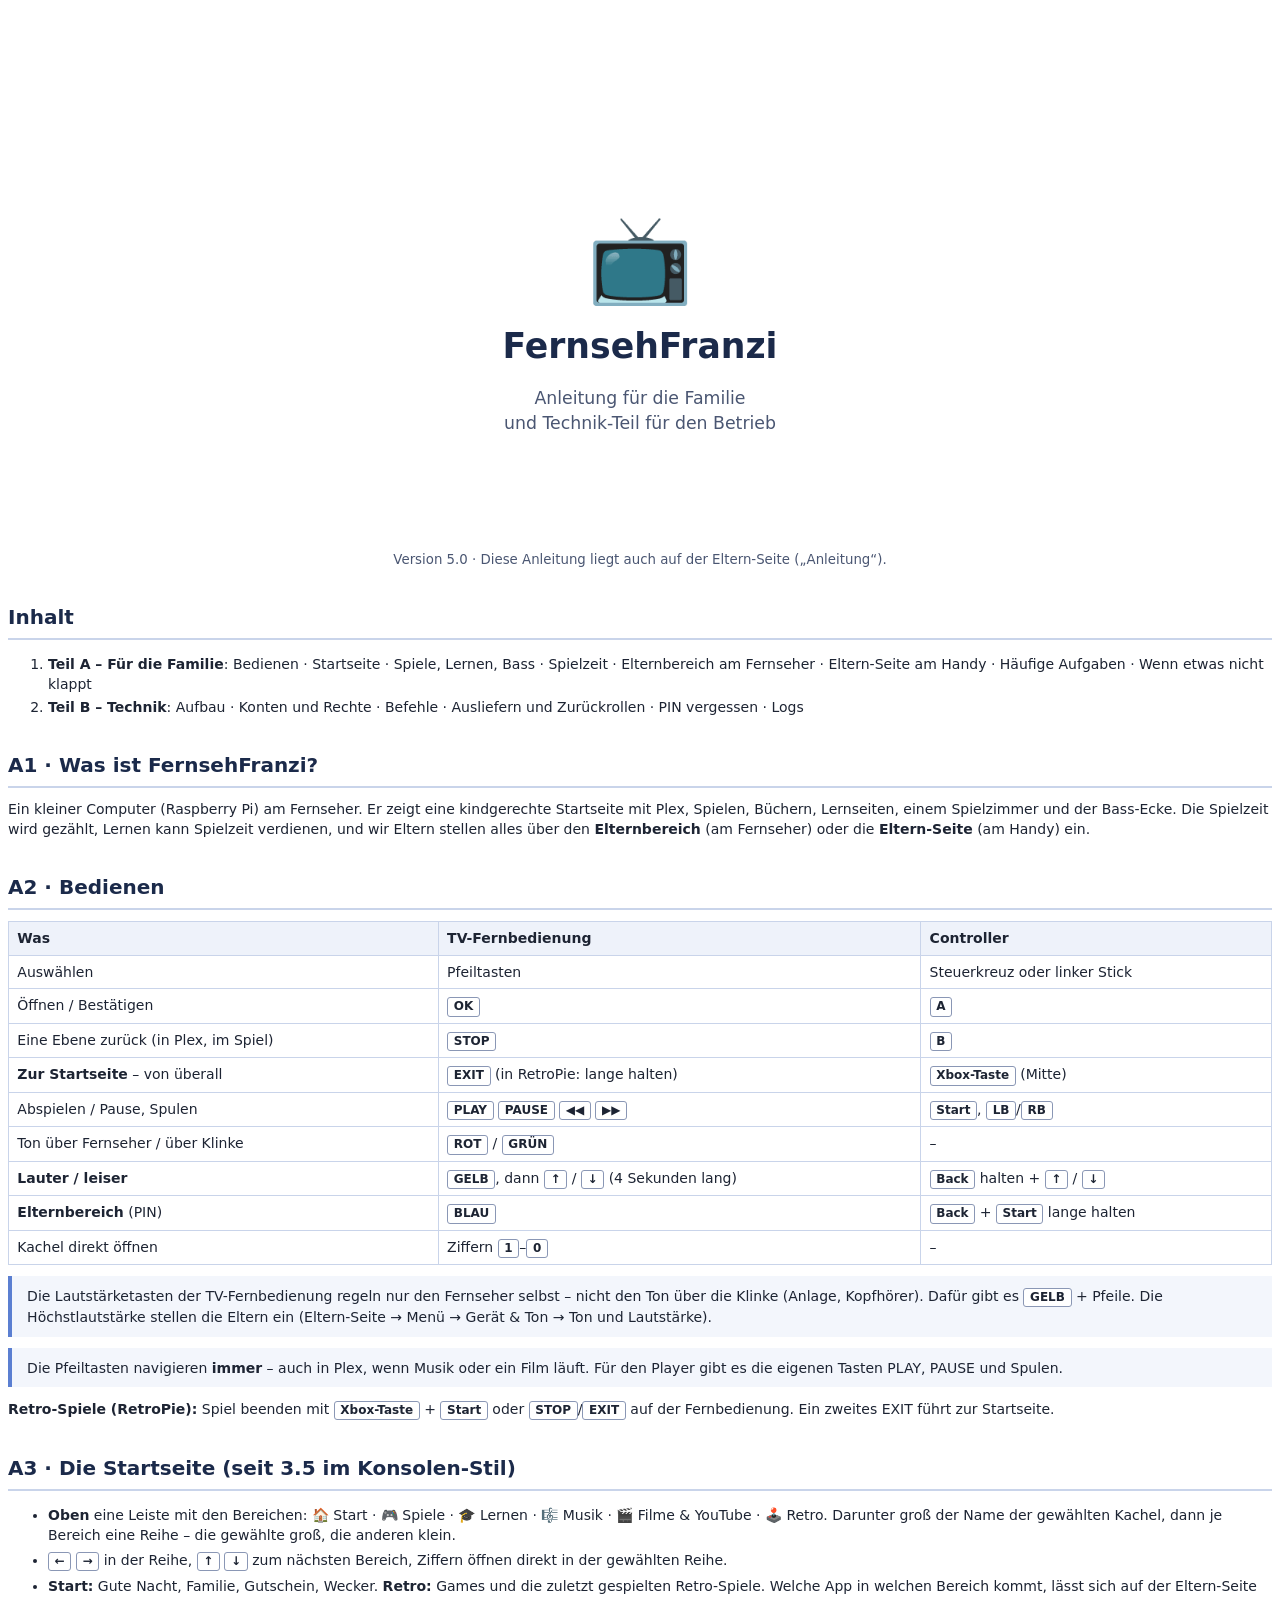
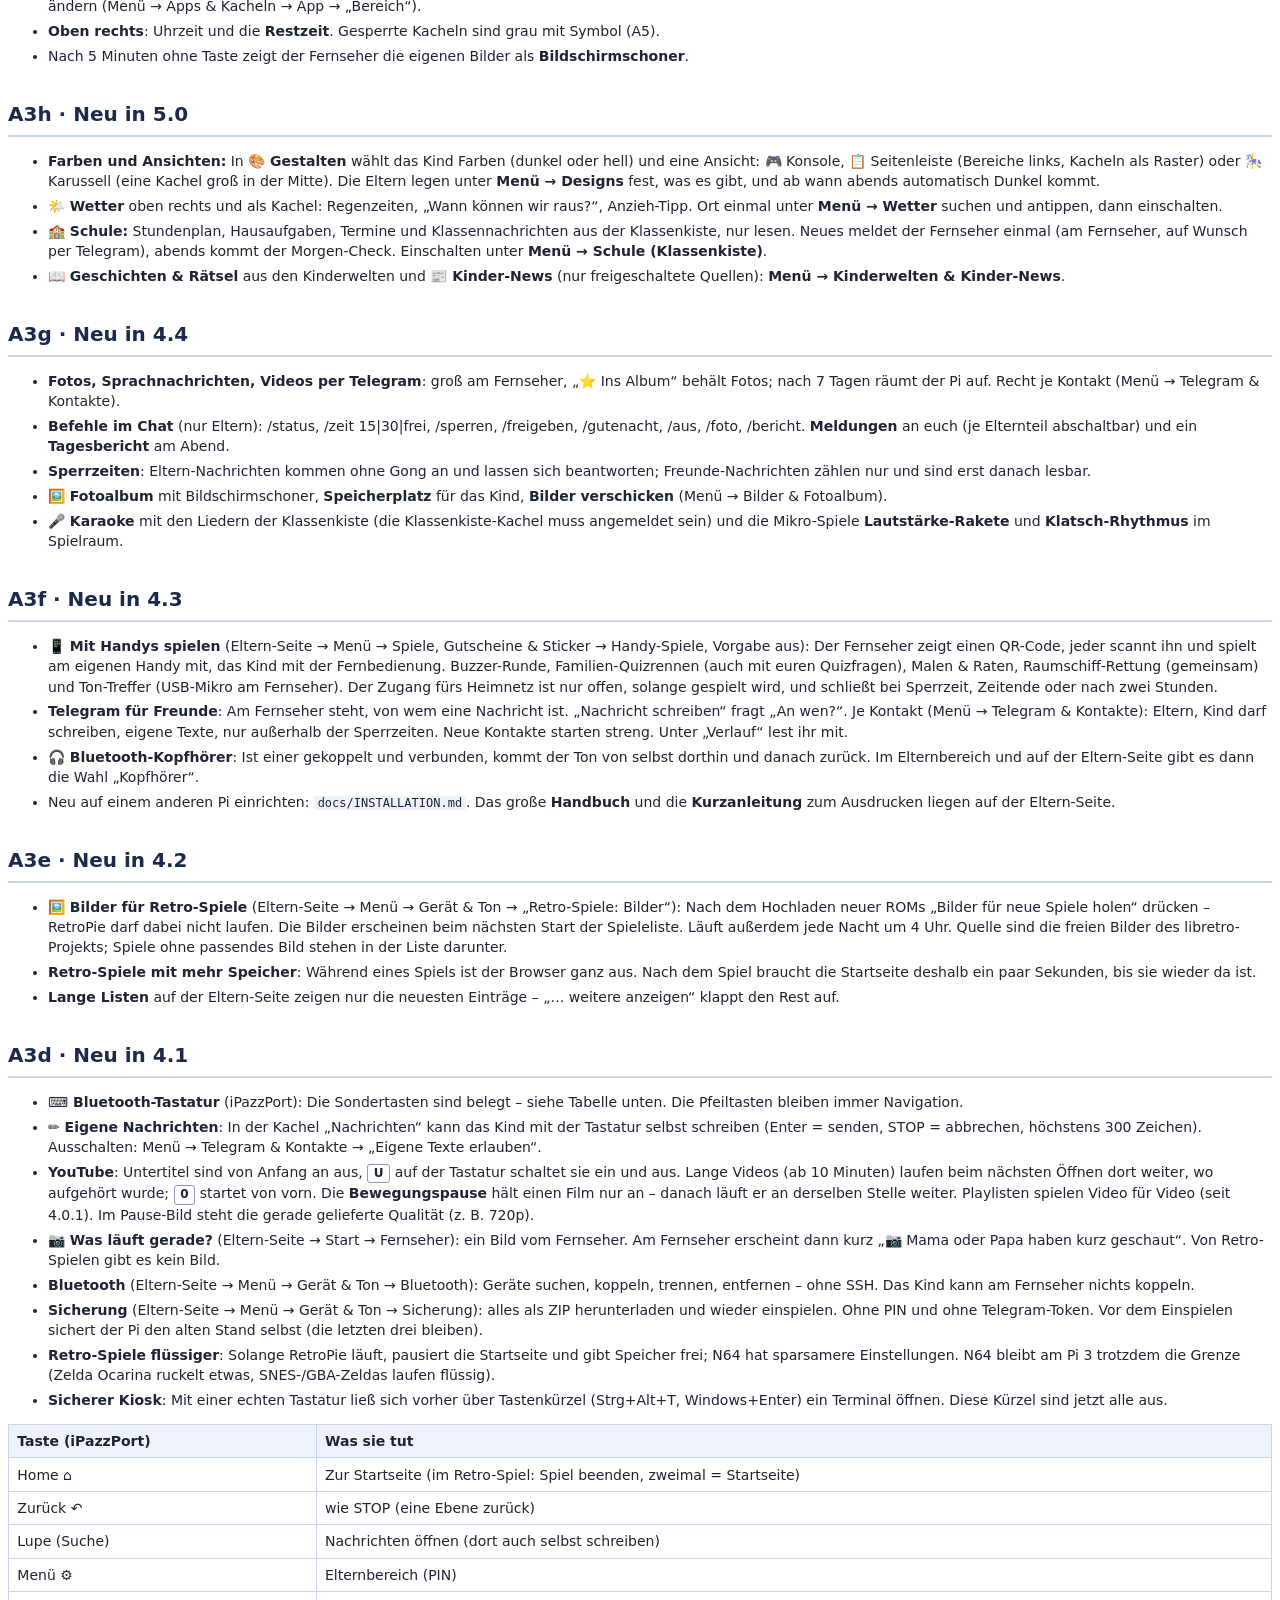
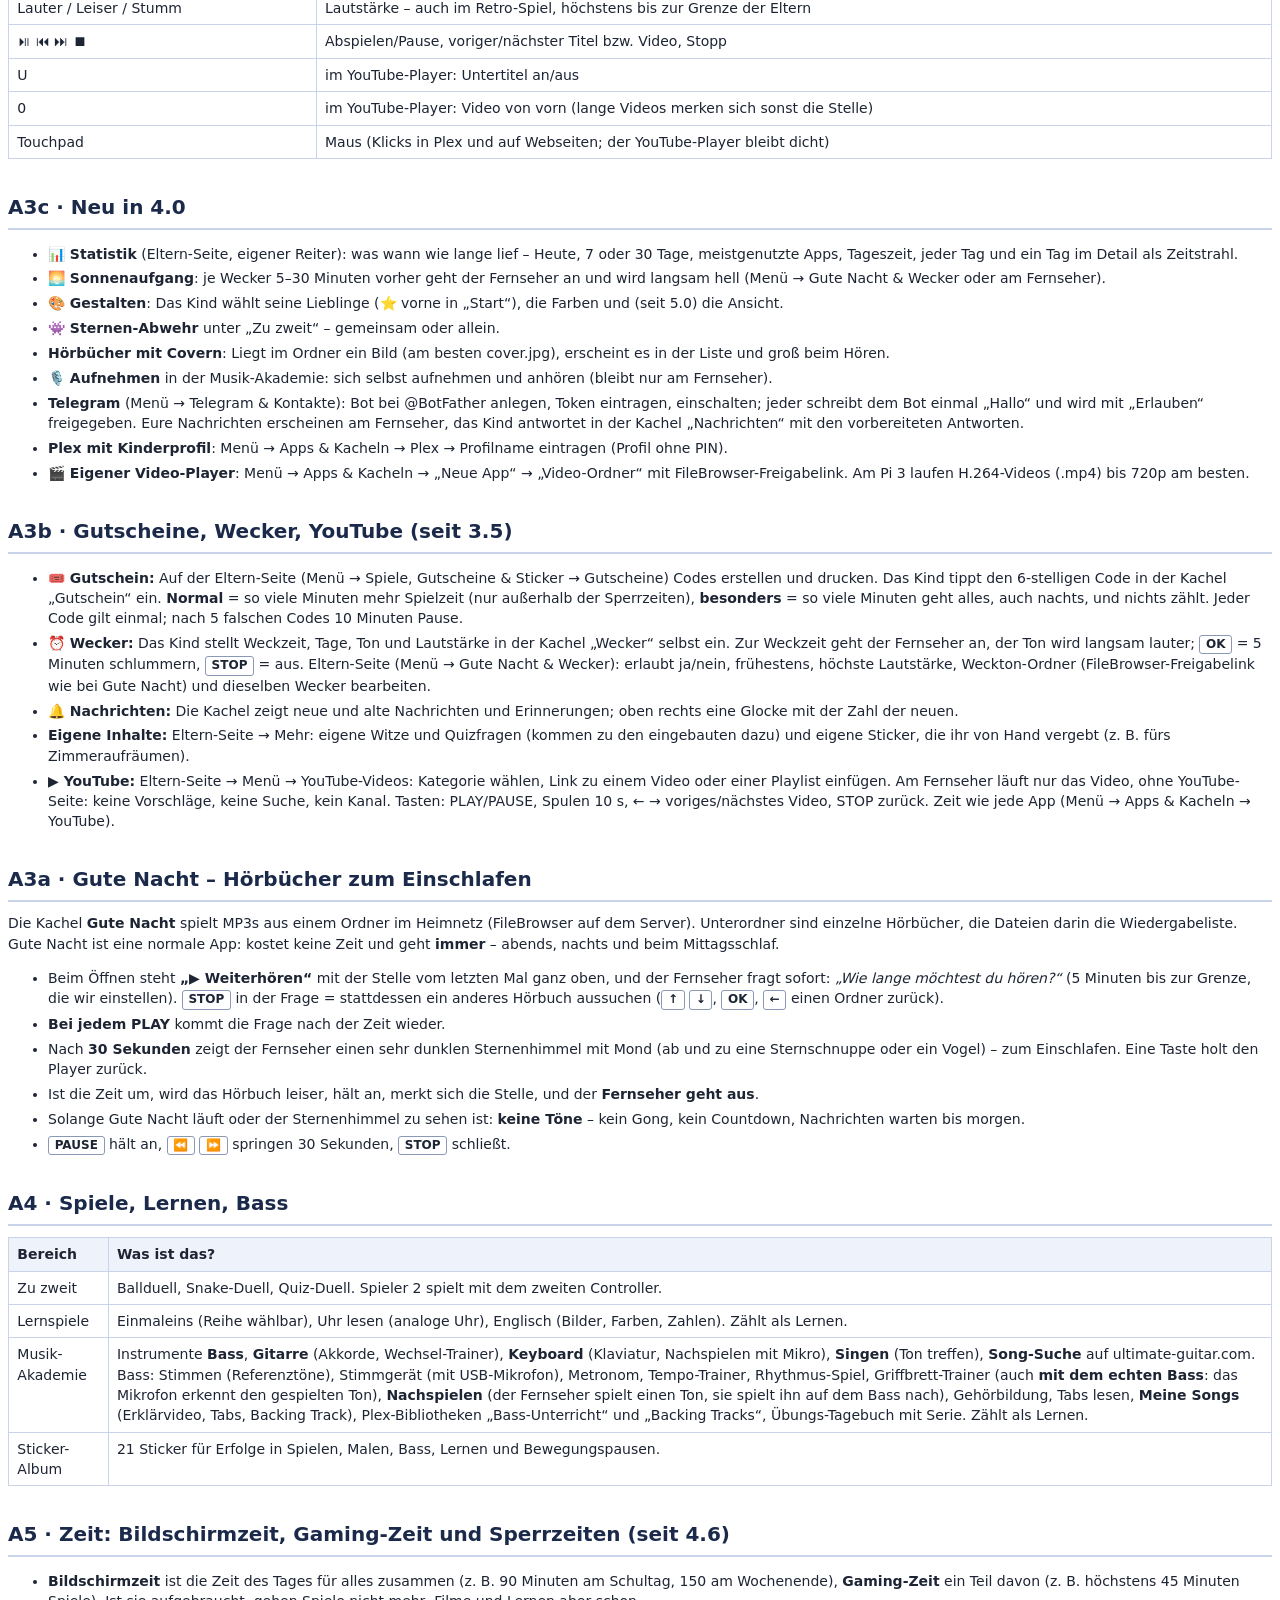
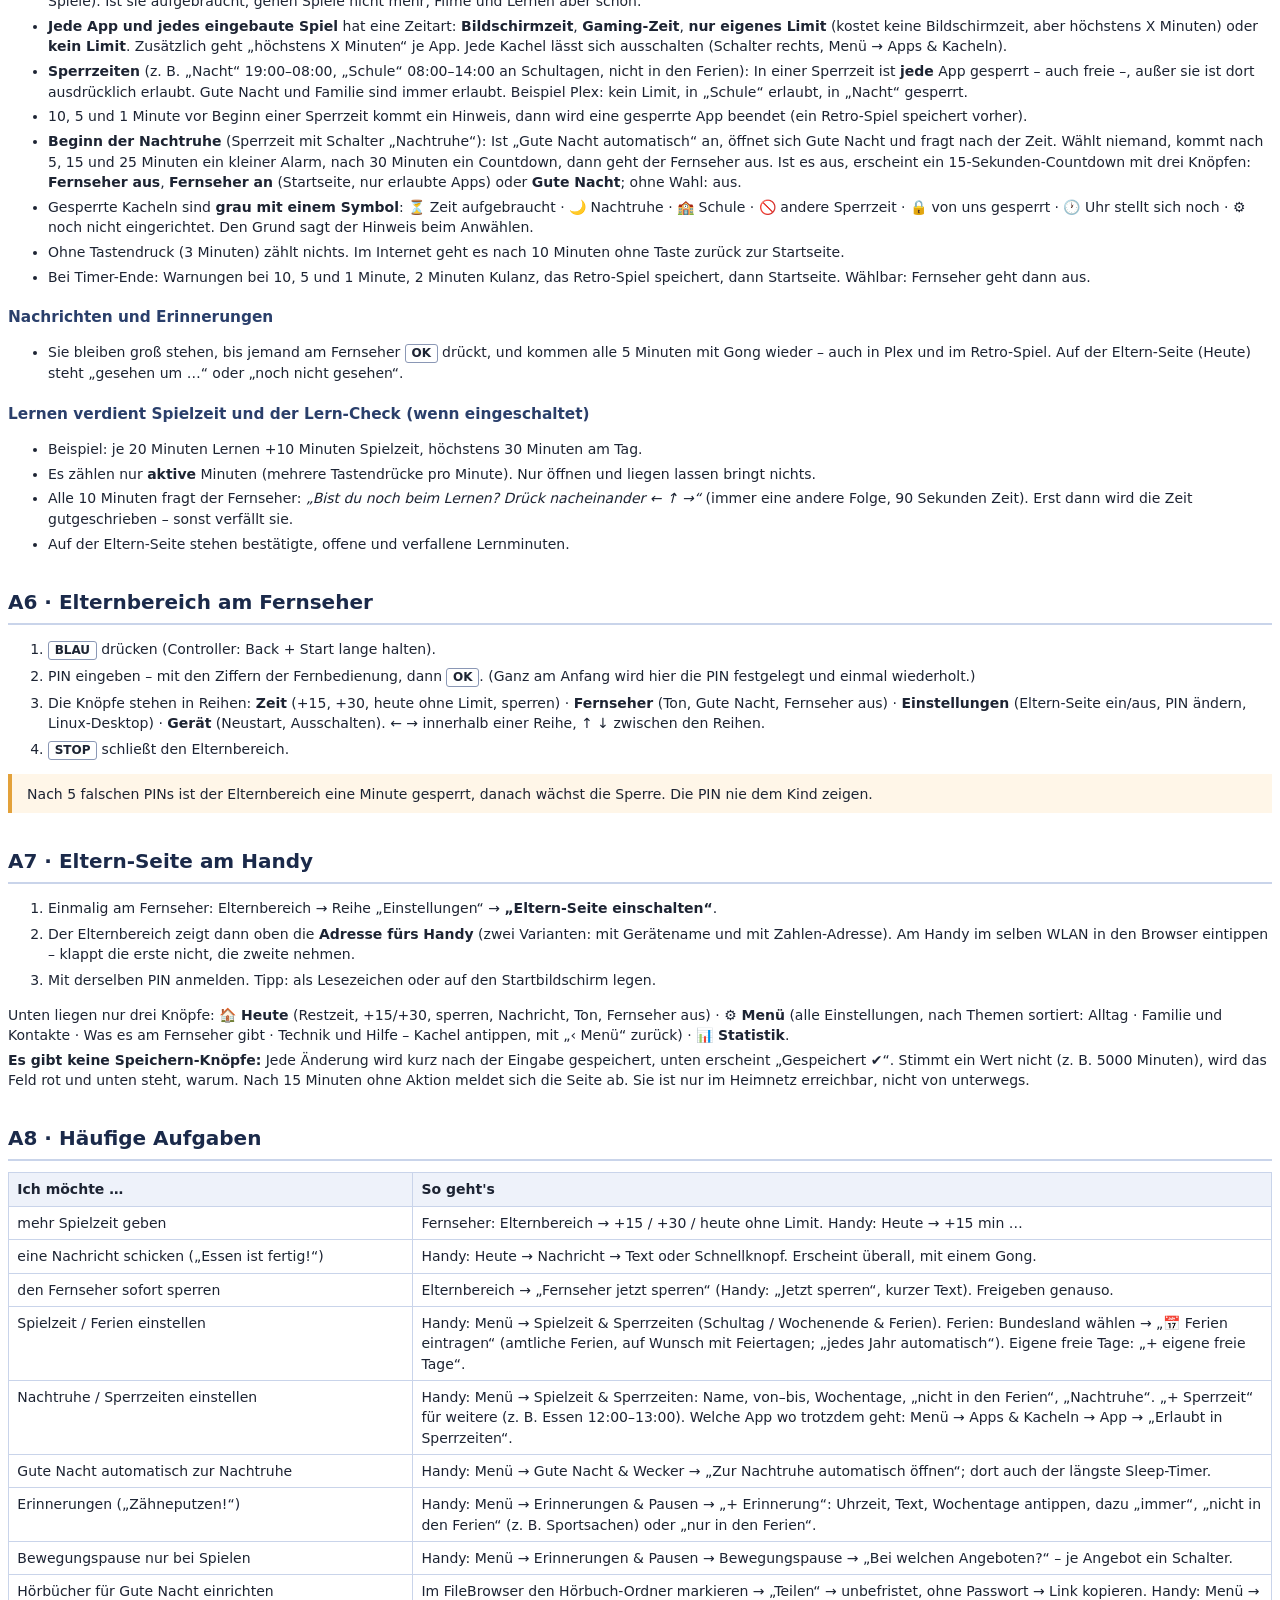
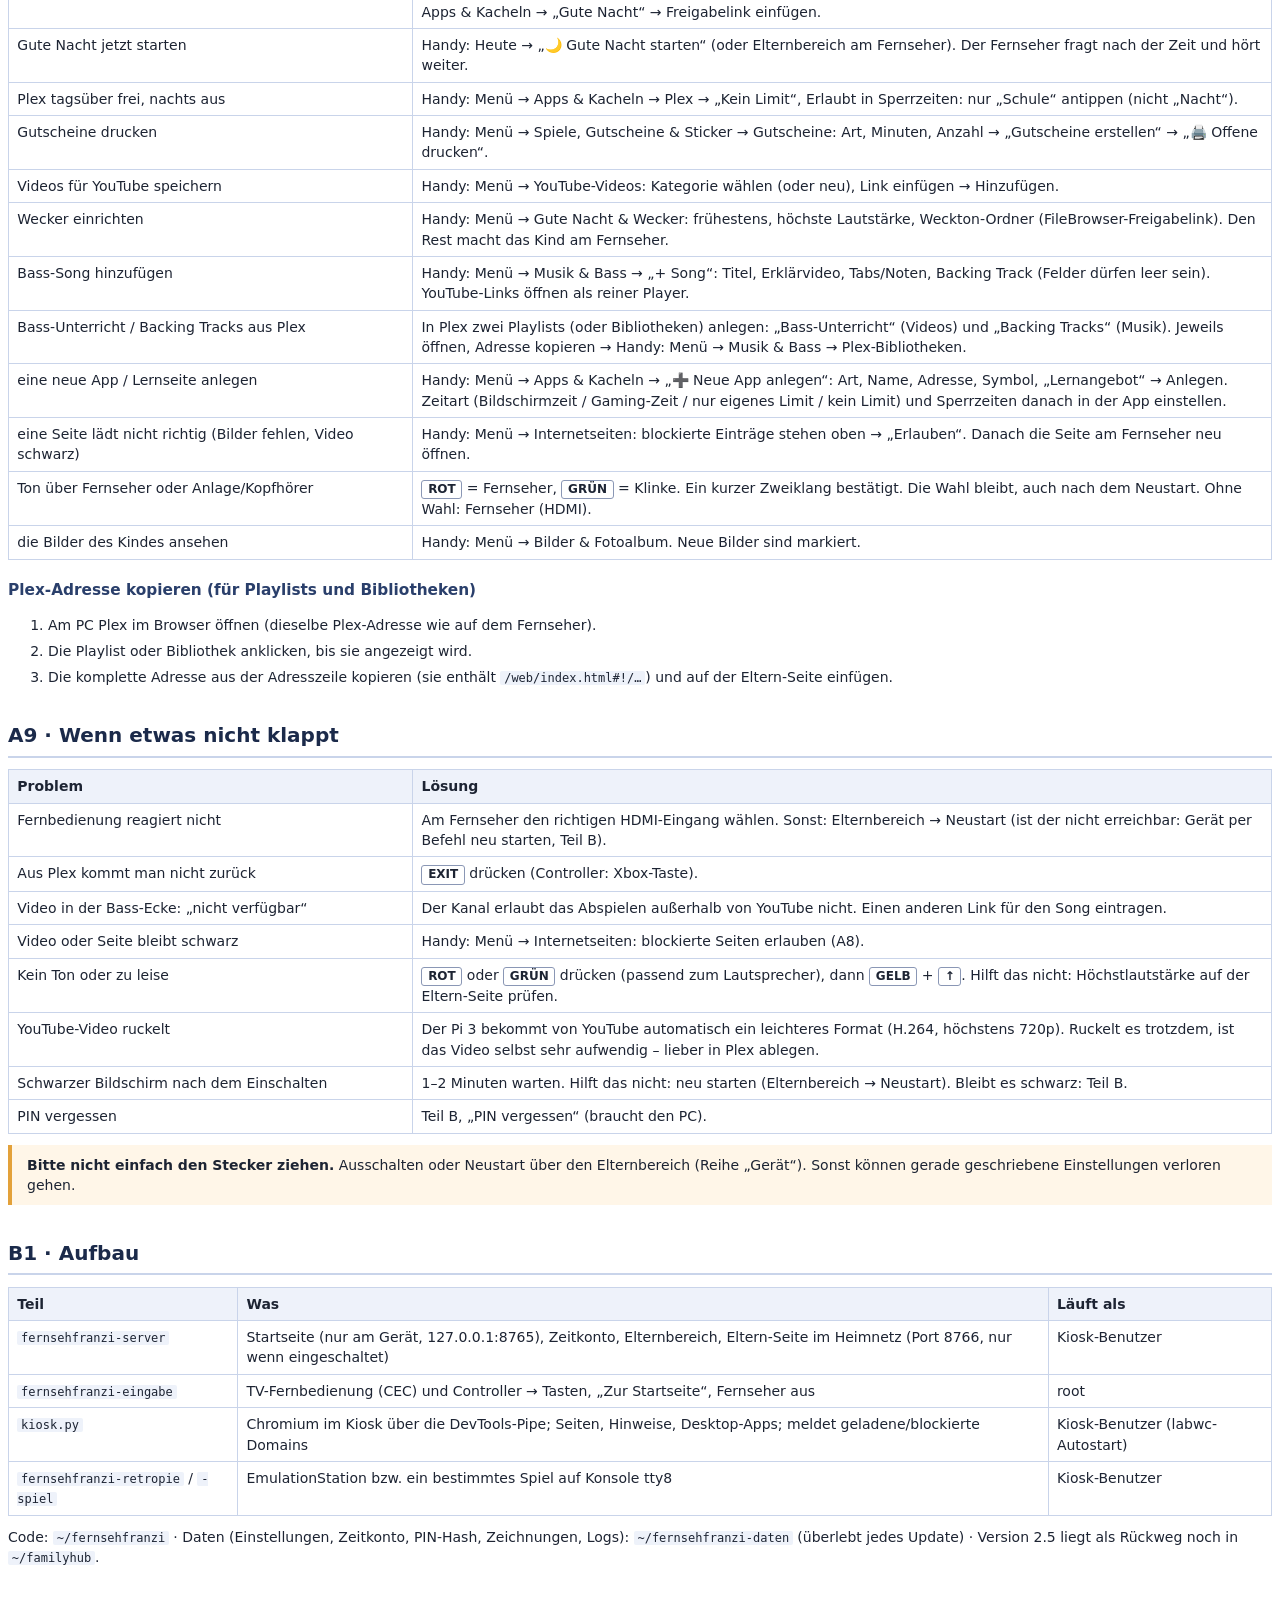
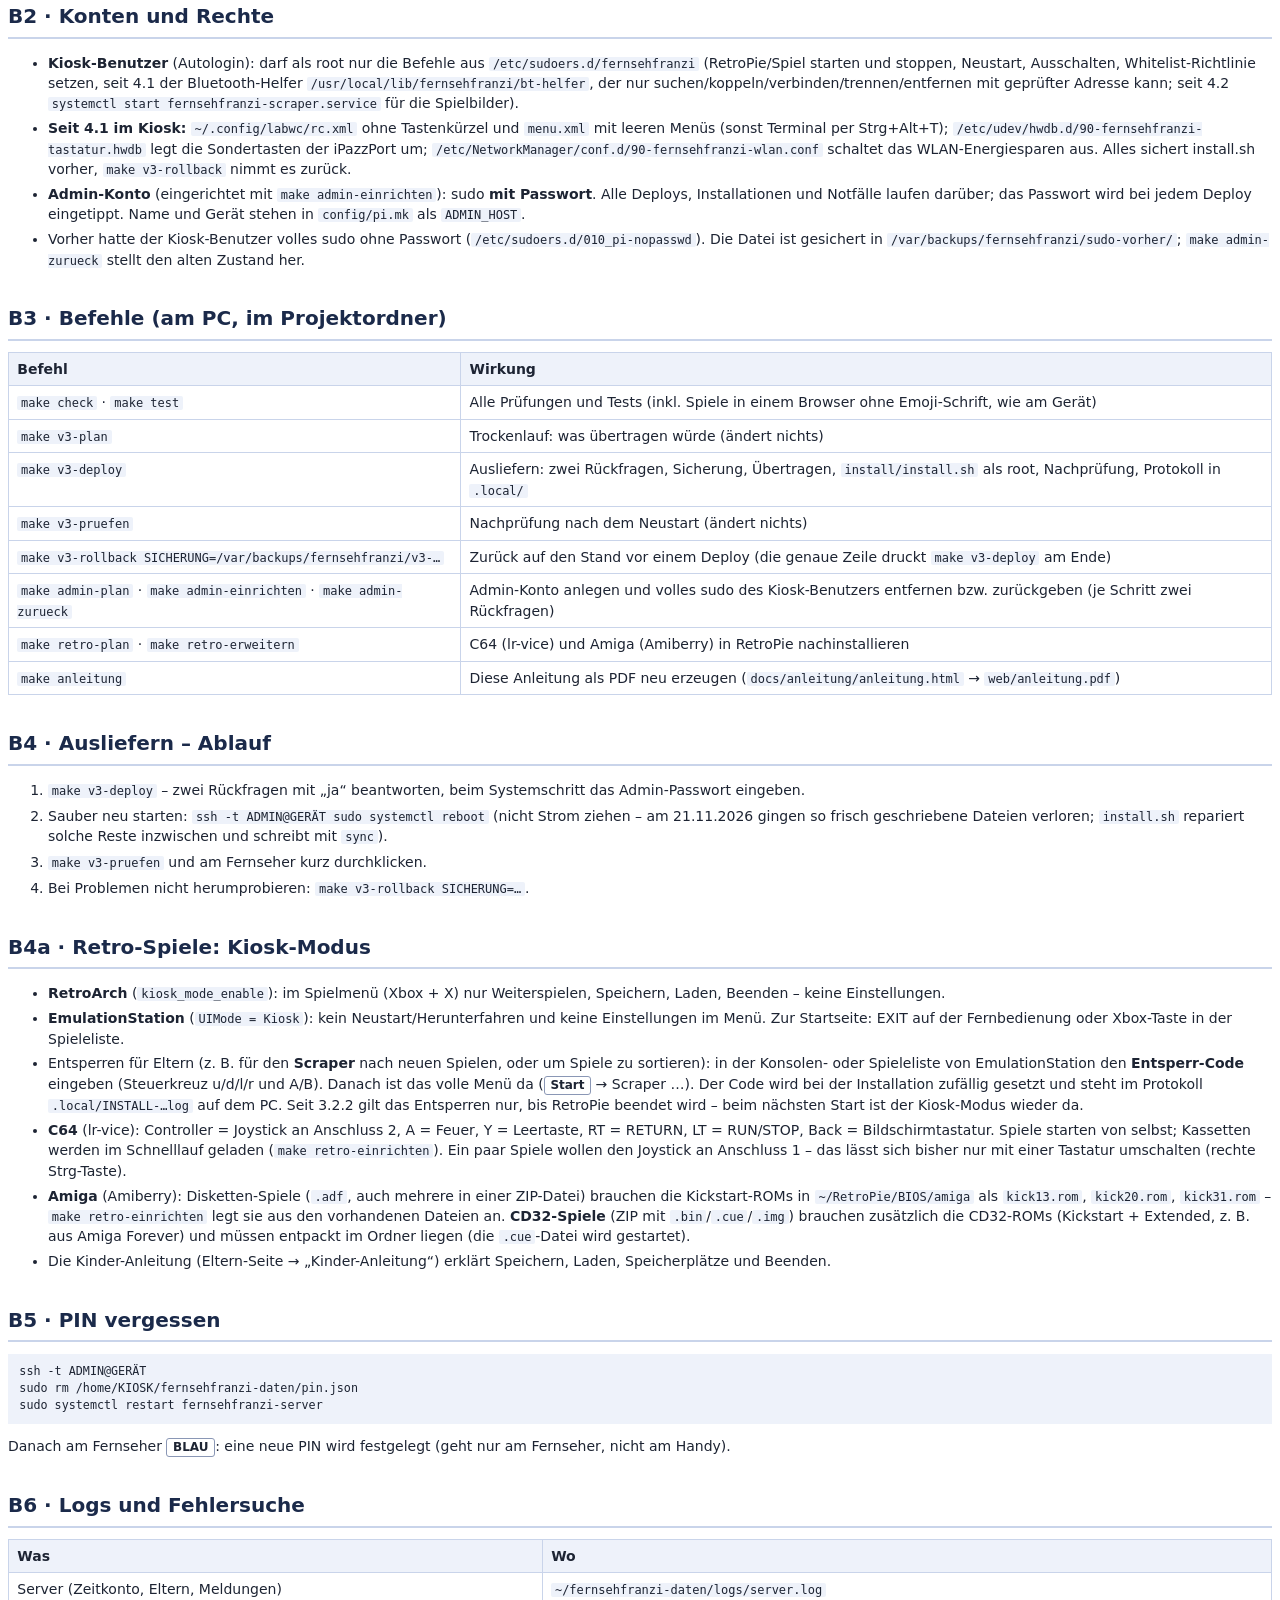
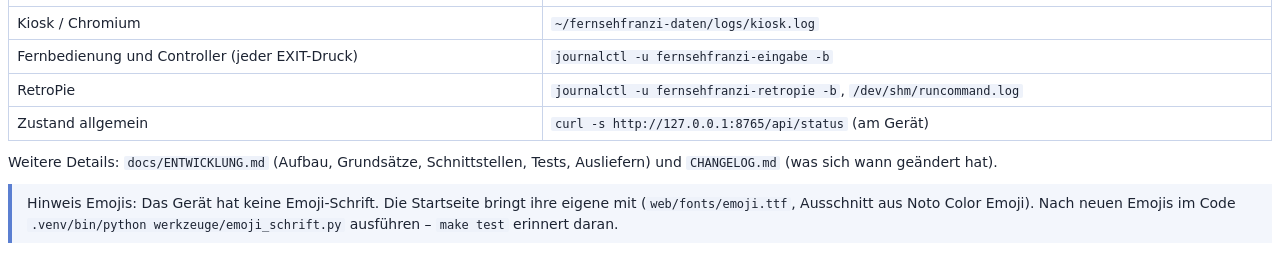
==== commit 6f9bb135: "FernsehFranzi 5.0.0" ====
--- a/docs/anleitung/anleitung.html
+++ b/docs/anleitung/anleitung.html
@@ -32,7 +32,7 @@
   <div class="gross">📺</div>
   <h1>FernsehFranzi</h1>
   <p>Anleitung für die Familie<br>und Technik-Teil für den Betrieb</p>
-  <p style="font-size:10pt;margin-top:30mm">Version 4.2 · Diese Anleitung liegt auch auf der Eltern-Seite („Anleitung“).</p>
+  <p style="font-size:10pt;margin-top:30mm">Version 5.0 · Diese Anleitung liegt auch auf der Eltern-Seite („Anleitung“).</p>
 </div>
 
 <h2>Inhalt</h2>
@@ -63,7 +63,7 @@
 </table>
 <div class="kasten">Die Lautstärketasten der TV-Fernbedienung regeln nur den Fernseher selbst – nicht den Ton über die Klinke
 (Anlage, Kopfhörer). Dafür gibt es <span class="taste">GELB</span> + Pfeile. Die Höchstlautstärke stellen die Eltern ein
-(Eltern-Seite → Regeln → Lautstärke).</div>
+(Eltern-Seite → Menü → Gerät & Ton → Ton und Lautstärke).</div>
 <div class="kasten">Die Pfeiltasten navigieren <b>immer</b> – auch in Plex, wenn Musik oder ein Film läuft. Für den Player gibt es die
 eigenen Tasten PLAY, PAUSE und Spulen.</div>
 <p><b>Retro-Spiele (RetroPie):</b> Spiel beenden mit <span class="taste">Xbox-Taste</span> + <span class="taste">Start</span>
@@ -76,14 +76,57 @@
   <li><span class="taste">←</span> <span class="taste">→</span> in der Reihe, <span class="taste">↑</span> <span class="taste">↓</span>
       zum nächsten Bereich, Ziffern öffnen direkt in der gewählten Reihe.</li>
   <li><b>Start:</b> Gute Nacht, Familie, Gutschein, Wecker. <b>Retro:</b> Games und die zuletzt gespielten Retro-Spiele.
-      Welche App in welchen Bereich kommt, lässt sich auf der Eltern-Seite ändern (Apps → App → „Bereich“).</li>
+      Welche App in welchen Bereich kommt, lässt sich auf der Eltern-Seite ändern (Menü → Apps & Kacheln → App → „Bereich“).</li>
   <li><b>Oben rechts</b>: Uhrzeit und die <b>Restzeit</b>. Gesperrte Kacheln sind grau mit Symbol (A5).</li>
   <li>Nach 5 Minuten ohne Taste zeigt der Fernseher die eigenen Bilder als <b>Bildschirmschoner</b>.</li>
 </ul>
 
+<h2>A3h · Neu in 5.0</h2>
+<ul>
+  <li><b>Farben und Ansichten:</b> In <b>🎨 Gestalten</b> wählt das Kind Farben (dunkel oder hell) und eine Ansicht:
+      🎮 Konsole, 📋 Seitenleiste (Bereiche links, Kacheln als Raster) oder 🎠 Karussell (eine Kachel groß in der Mitte).
+      Die Eltern legen unter <b>Menü → Designs</b> fest, was es gibt, und ab wann abends automatisch Dunkel kommt.</li>
+  <li><b>🌤️ Wetter</b> oben rechts und als Kachel: Regenzeiten, „Wann können wir raus?“, Anzieh-Tipp. Ort einmal unter
+      <b>Menü → Wetter</b> suchen und antippen, dann einschalten.</li>
+  <li><b>🏫 Schule:</b> Stundenplan, Hausaufgaben, Termine und Klassennachrichten aus der Klassenkiste, nur lesen. Neues
+      meldet der Fernseher einmal (am Fernseher, auf Wunsch per Telegram), abends kommt der Morgen-Check.
+      Einschalten unter <b>Menü → Schule (Klassenkiste)</b>.</li>
+  <li><b>📖 Geschichten &amp; Rätsel</b> aus den Kinderwelten und <b>📰 Kinder-News</b> (nur freigeschaltete Quellen):
+      <b>Menü → Kinderwelten &amp; Kinder-News</b>.</li>
+</ul>
+
+<h2>A3g · Neu in 4.4</h2>
+<ul>
+  <li><b>Fotos, Sprachnachrichten, Videos per Telegram</b>: groß am Fernseher, „⭐ Ins Album“ behält Fotos; nach 7 Tagen räumt
+      der Pi auf. Recht je Kontakt (Menü → Telegram & Kontakte).</li>
+  <li><b>Befehle im Chat</b> (nur Eltern): /status, /zeit 15|30|frei, /sperren, /freigeben, /gutenacht, /aus, /foto, /bericht.
+      <b>Meldungen</b> an euch (je Elternteil abschaltbar) und ein <b>Tagesbericht</b> am Abend.</li>
+  <li><b>Sperrzeiten</b>: Eltern-Nachrichten kommen ohne Gong an und lassen sich beantworten; Freunde-Nachrichten zählen nur und
+      sind erst danach lesbar.</li>
+  <li><b>🖼️ Fotoalbum</b> mit Bildschirmschoner, <b>Speicherplatz</b> für das Kind, <b>Bilder verschicken</b>
+      (Menü → Bilder & Fotoalbum).</li>
+  <li><b>🎤 Karaoke</b> mit den Liedern der Klassenkiste (die Klassenkiste-Kachel muss angemeldet sein) und die Mikro-Spiele
+      <b>Lautstärke-Rakete</b> und <b>Klatsch-Rhythmus</b> im Spielraum.</li>
+</ul>
+
+<h2>A3f · Neu in 4.3</h2>
+<ul>
+  <li><b>📱 Mit Handys spielen</b> (Eltern-Seite → Menü → Spiele, Gutscheine & Sticker → Handy-Spiele, Vorgabe aus): Der Fernseher zeigt einen QR-Code, jeder
+      scannt ihn und spielt am eigenen Handy mit, das Kind mit der Fernbedienung. Buzzer-Runde, Familien-Quizrennen (auch mit
+      euren Quizfragen), Malen &amp; Raten, Raumschiff-Rettung (gemeinsam) und Ton-Treffer (USB-Mikro am Fernseher). Der Zugang
+      fürs Heimnetz ist nur offen, solange gespielt wird, und schließt bei Sperrzeit, Zeitende oder nach zwei Stunden.</li>
+  <li><b>Telegram für Freunde</b>: Am Fernseher steht, von wem eine Nachricht ist. „Nachricht schreiben“ fragt „An wen?“. Je
+      Kontakt (Menü → Telegram & Kontakte): Eltern, Kind darf schreiben, eigene Texte, nur außerhalb der Sperrzeiten. Neue Kontakte
+      starten streng. Unter „Verlauf“ lest ihr mit.</li>
+  <li><b>🎧 Bluetooth-Kopfhörer</b>: Ist einer gekoppelt und verbunden, kommt der Ton von selbst dorthin und danach zurück.
+      Im Elternbereich und auf der Eltern-Seite gibt es dann die Wahl „Kopfhörer“.</li>
+  <li>Neu auf einem anderen Pi einrichten: <code>docs/INSTALLATION.md</code>. Das große <b>Handbuch</b> und die
+      <b>Kurzanleitung</b> zum Ausdrucken liegen auf der Eltern-Seite.</li>
+</ul>
+
 <h2>A3e · Neu in 4.2</h2>
 <ul>
-  <li><b>🖼️ Bilder für Retro-Spiele</b> (Eltern-Seite → Mehr → „Retro-Spiele: Bilder“): Nach dem Hochladen neuer ROMs
+  <li><b>🖼️ Bilder für Retro-Spiele</b> (Eltern-Seite → Menü → Gerät & Ton → „Retro-Spiele: Bilder“): Nach dem Hochladen neuer ROMs
       „Bilder für neue Spiele holen“ drücken – RetroPie darf dabei nicht laufen. Die Bilder erscheinen beim nächsten Start der
       Spieleliste. Läuft außerdem jede Nacht um 4 Uhr. Quelle sind die freien Bilder des libretro-Projekts; Spiele ohne
       passendes Bild stehen in der Liste darunter.</li>
@@ -97,14 +140,14 @@
   <li><b>⌨️ Bluetooth-Tastatur</b> (iPazzPort): Die Sondertasten sind belegt – siehe Tabelle unten. Die Pfeiltasten bleiben
       immer Navigation.</li>
   <li><b>✏️ Eigene Nachrichten</b>: In der Kachel „Nachrichten“ kann das Kind mit der Tastatur selbst schreiben
-      (Enter = senden, STOP = abbrechen, höchstens 300 Zeichen). Ausschalten: Mehr → Telegram → „Eigene Texte erlauben“.</li>
-  <li><b>YouTube</b>: Untertitel sind von Anfang an aus, <span class="taste">U</span> auf der Tastatur schaltet sie ein und aus.
+      (Enter = senden, STOP = abbrechen, höchstens 300 Zeichen). Ausschalten: Menü → Telegram & Kontakte → „Eigene Texte erlauben“.</li>
+  <li><b>YouTube</b>: Untertitel sind von Anfang an aus, <span class="taste">U</span> auf der Tastatur schaltet sie ein und aus. Lange Videos (ab 10 Minuten) laufen beim nächsten Öffnen dort weiter, wo aufgehört wurde; <span class="taste">0</span> startet von vorn. Die <b>Bewegungspause</b> hält einen Film nur an – danach läuft er an derselben Stelle weiter.
       Playlisten spielen Video für Video (seit 4.0.1). Im Pause-Bild steht die gerade gelieferte Qualität (z. B. 720p).</li>
   <li><b>📷 Was läuft gerade?</b> (Eltern-Seite → Start → Fernseher): ein Bild vom Fernseher. Am Fernseher erscheint dann kurz
       „📷 Mama oder Papa haben kurz geschaut“. Von Retro-Spielen gibt es kein Bild.</li>
-  <li><b>Bluetooth</b> (Eltern-Seite → Mehr → Bluetooth): Geräte suchen, koppeln, trennen, entfernen – ohne SSH. Das Kind kann
+  <li><b>Bluetooth</b> (Eltern-Seite → Menü → Gerät & Ton → Bluetooth): Geräte suchen, koppeln, trennen, entfernen – ohne SSH. Das Kind kann
       am Fernseher nichts koppeln.</li>
-  <li><b>Sicherung</b> (Eltern-Seite → Mehr → Sicherung): alles als ZIP herunterladen und wieder einspielen. Ohne PIN und ohne
+  <li><b>Sicherung</b> (Eltern-Seite → Menü → Gerät & Ton → Sicherung): alles als ZIP herunterladen und wieder einspielen. Ohne PIN und ohne
       Telegram-Token. Vor dem Einspielen sichert der Pi den alten Stand selbst (die letzten drei bleiben).</li>
   <li><b>Retro-Spiele flüssiger</b>: Solange RetroPie läuft, pausiert die Startseite und gibt Speicher frei; N64 hat
       sparsamere Einstellungen. N64 bleibt am Pi 3 trotzdem die Grenze (Zelda Ocarina ruckelt etwas, SNES-/GBA-Zeldas laufen flüssig).</li>
@@ -116,10 +159,11 @@
   <tr><td>Home ⌂</td><td>Zur Startseite (im Retro-Spiel: Spiel beenden, zweimal = Startseite)</td></tr>
   <tr><td>Zurück ↶</td><td>wie STOP (eine Ebene zurück)</td></tr>
   <tr><td>Lupe (Suche)</td><td>Nachrichten öffnen (dort auch selbst schreiben)</td></tr>
-  <tr><td>Menü ☰</td><td>Elternbereich (PIN)</td></tr>
+  <tr><td>Menü ⚙️</td><td>Elternbereich (PIN)</td></tr>
   <tr><td>Lauter / Leiser / Stumm</td><td>Lautstärke – auch im Retro-Spiel, höchstens bis zur Grenze der Eltern</td></tr>
   <tr><td>⏯ ⏮ ⏭ ⏹</td><td>Abspielen/Pause, voriger/nächster Titel bzw. Video, Stopp</td></tr>
   <tr><td>U</td><td>im YouTube-Player: Untertitel an/aus</td></tr>
+  <tr><td>0</td><td>im YouTube-Player: Video von vorn (lange Videos merken sich sonst die Stelle)</td></tr>
   <tr><td>Touchpad</td><td>Maus (Klicks in Plex und auf Webseiten; der YouTube-Player bleibt dicht)</td></tr>
 </table>
 
@@ -127,35 +171,35 @@
 <ul>
   <li><b>📊 Statistik</b> (Eltern-Seite, eigener Reiter): was wann wie lange lief – Heute, 7 oder 30 Tage, meistgenutzte Apps,
       Tageszeit, jeder Tag und ein Tag im Detail als Zeitstrahl.</li>
-  <li><b>🌅 Sonnenaufgang</b>: je Wecker 5–30 Minuten vorher geht der Fernseher an und wird langsam hell (Regeln → Wecker oder am Fernseher).</li>
-  <li><b>🎨 Gestalten</b>: Das Kind wählt seine Lieblinge (⭐ vorne in „Start“) und den Hintergrund.</li>
+  <li><b>🌅 Sonnenaufgang</b>: je Wecker 5–30 Minuten vorher geht der Fernseher an und wird langsam hell (Menü → Gute Nacht & Wecker oder am Fernseher).</li>
+  <li><b>🎨 Gestalten</b>: Das Kind wählt seine Lieblinge (⭐ vorne in „Start“), die Farben und (seit 5.0) die Ansicht.</li>
   <li><b>👾 Sternen-Abwehr</b> unter „Zu zweit“ – gemeinsam oder allein.</li>
   <li><b>Hörbücher mit Covern</b>: Liegt im Ordner ein Bild (am besten cover.jpg), erscheint es in der Liste und groß beim Hören.</li>
   <li><b>🎙️ Aufnehmen</b> in der Musik-Akademie: sich selbst aufnehmen und anhören (bleibt nur am Fernseher).</li>
-  <li><b>Telegram</b> (Mehr → Telegram): Bot bei @BotFather anlegen, Token eintragen, einschalten; jeder schreibt dem Bot einmal
+  <li><b>Telegram</b> (Menü → Telegram & Kontakte): Bot bei @BotFather anlegen, Token eintragen, einschalten; jeder schreibt dem Bot einmal
       „Hallo“ und wird mit „Erlauben“ freigegeben. Eure Nachrichten erscheinen am Fernseher, das Kind antwortet in der
       Kachel „Nachrichten“ mit den vorbereiteten Antworten.</li>
-  <li><b>Plex mit Kinderprofil</b>: Apps → Plex → Profilname eintragen (Profil ohne PIN).</li>
-  <li><b>🎬 Eigener Video-Player</b>: Apps → „Neue App“ → „Video-Ordner“ mit FileBrowser-Freigabelink. Am Pi 3 laufen
+  <li><b>Plex mit Kinderprofil</b>: Menü → Apps & Kacheln → Plex → Profilname eintragen (Profil ohne PIN).</li>
+  <li><b>🎬 Eigener Video-Player</b>: Menü → Apps & Kacheln → „Neue App“ → „Video-Ordner“ mit FileBrowser-Freigabelink. Am Pi 3 laufen
       H.264-Videos (.mp4) bis 720p am besten.</li>
 </ul>
 
 <h2>A3b · Gutscheine, Wecker, YouTube (seit 3.5)</h2>
 <ul>
-  <li><b>🎟️ Gutschein:</b> Auf der Eltern-Seite (Mehr → Gutscheine) Codes erstellen und drucken. Das Kind tippt den 6-stelligen Code
+  <li><b>🎟️ Gutschein:</b> Auf der Eltern-Seite (Menü → Spiele, Gutscheine & Sticker → Gutscheine) Codes erstellen und drucken. Das Kind tippt den 6-stelligen Code
       in der Kachel „Gutschein“ ein. <b>Normal</b> = so viele Minuten mehr Spielzeit (nur außerhalb der Sperrzeiten),
       <b>besonders</b> = so viele Minuten geht alles, auch nachts, und nichts zählt. Jeder Code gilt einmal; nach 5 falschen
       Codes 10 Minuten Pause.</li>
   <li><b>⏰ Wecker:</b> Das Kind stellt Weckzeit, Tage, Ton und Lautstärke in der Kachel „Wecker“ selbst ein. Zur Weckzeit geht
       der Fernseher an, der Ton wird langsam lauter; <span class="taste">OK</span> = 5 Minuten schlummern,
-      <span class="taste">STOP</span> = aus. Eltern-Seite (Regeln → Wecker): erlaubt ja/nein, frühestens, höchste Lautstärke,
+      <span class="taste">STOP</span> = aus. Eltern-Seite (Menü → Gute Nacht & Wecker): erlaubt ja/nein, frühestens, höchste Lautstärke,
       Weckton-Ordner (FileBrowser-Freigabelink wie bei Gute Nacht) und dieselben Wecker bearbeiten.</li>
   <li><b>🔔 Nachrichten:</b> Die Kachel zeigt neue und alte Nachrichten und Erinnerungen; oben rechts eine Glocke mit der Zahl der neuen.</li>
   <li><b>Eigene Inhalte:</b> Eltern-Seite → Mehr: eigene Witze und Quizfragen (kommen zu den eingebauten dazu) und eigene Sticker,
       die ihr von Hand vergebt (z. B. fürs Zimmeraufräumen).</li>
-  <li><b>▶️ YouTube:</b> Eltern-Seite → Apps → „YouTube-Bereich“: Kategorie wählen, Link zu einem Video oder einer Playlist
+  <li><b>▶️ YouTube:</b> Eltern-Seite → Menü → YouTube-Videos: Kategorie wählen, Link zu einem Video oder einer Playlist
       einfügen. Am Fernseher läuft nur das Video, ohne YouTube-Seite: keine Vorschläge, keine Suche, kein Kanal. Tasten:
-      PLAY/PAUSE, Spulen 10 s, ← → voriges/nächstes Video, STOP zurück. Zeit wie jede App (Apps → YouTube).</li>
+      PLAY/PAUSE, Spulen 10 s, ← → voriges/nächstes Video, STOP zurück. Zeit wie jede App (Menü → Apps & Kacheln → YouTube).</li>
 </ul>
 
 <h2>A3a · Gute Nacht – Hörbücher zum Einschlafen</h2>
@@ -189,14 +233,17 @@
   <tr><td>Sticker-Album</td><td>21 Sticker für Erfolge in Spielen, Malen, Bass, Lernen und Bewegungspausen.</td></tr>
 </table>
 
-<h2>A5 · Zeit: Timer und Sperrzeiten (seit 3.4)</h2>
-<ul>
-  <li><b>Jede App ist entweder „frei“ oder hat einen „Timer“.</b> Freie Apps kosten keine Zeit. Apps mit Timer ziehen vom
-      <b>allgemeinen Timer</b> ab (z. B. 90 Minuten am Schultag, 150 am Wochenende). Einzelne Apps können zusätzlich
-      <b>„höchstens X Minuten“</b> haben – z. B. Games 45 Minuten, die aber vom allgemeinen Timer mit abgehen.</li>
+<h2>A5 · Zeit: Bildschirmzeit, Gaming-Zeit und Sperrzeiten (seit 4.6)</h2>
+<ul>
+  <li><b>Bildschirmzeit</b> ist die Zeit des Tages für alles zusammen (z. B. 90 Minuten am Schultag, 150 am Wochenende),
+      <b>Gaming-Zeit</b> ein Teil davon (z. B. höchstens 45 Minuten Spiele). Ist sie aufgebraucht, gehen Spiele nicht mehr,
+      Filme und Lernen aber schon.</li>
+  <li><b>Jede App und jedes eingebaute Spiel</b> hat eine Zeitart: <b>Bildschirmzeit</b>, <b>Gaming-Zeit</b>,
+      <b>nur eigenes Limit</b> (kostet keine Bildschirmzeit, aber höchstens X Minuten) oder <b>kein Limit</b>. Zusätzlich geht
+      „höchstens X Minuten“ je App. Jede Kachel lässt sich ausschalten (Schalter rechts, Menü → Apps &amp; Kacheln).</li>
   <li><b>Sperrzeiten</b> (z. B. „Nacht“ 19:00–08:00, „Schule“ 08:00–14:00 an Schultagen, nicht in den Ferien): In einer
       Sperrzeit ist <b>jede</b> App gesperrt – auch freie –, außer sie ist dort ausdrücklich erlaubt. Gute Nacht und Familie sind
-      immer erlaubt. Beispiel Plex: frei (kein Timer), in „Schule“ erlaubt, in „Nacht“ gesperrt.</li>
+      immer erlaubt. Beispiel Plex: kein Limit, in „Schule“ erlaubt, in „Nacht“ gesperrt.</li>
   <li>10, 5 und 1 Minute vor Beginn einer Sperrzeit kommt ein Hinweis, dann wird eine gesperrte App beendet (ein Retro-Spiel
       speichert vorher).</li>
   <li><b>Beginn der Nachtruhe</b> (Sperrzeit mit Schalter „Nachtruhe“): Ist „Gute Nacht automatisch“ an, öffnet sich Gute
@@ -243,9 +290,9 @@
       Am Handy im selben WLAN in den Browser eintippen – klappt die erste nicht, die zweite nehmen.</li>
   <li>Mit derselben PIN anmelden. Tipp: als Lesezeichen oder auf den Startbildschirm legen.</li>
 </ol>
-<p>Unten ist eine Leiste wie in einer App: <b>Heute</b> (Restzeit, +15/+30, sperren, Nachricht, Ton, Fernseher aus, Woche) ·
-<b>Regeln</b> (allgemeiner Timer, Sperrzeiten, Gute Nacht, Ferien, Erinnerungen, Bewegungspause, Lernbonus, Lautstärke) · <b>Apps</b> (Kacheln antippen zum Bearbeiten, neue App oder Hörbuch-Ordner anlegen) · <b>Musik</b> (Songs,
-Plex-Bibliotheken, Tagebuch) · <b>Mehr</b> (Internetseiten, Whitelist, Bilder, Sticker, Neustart, Anleitungen).</p>
+<p>Unten liegen nur drei Knöpfe: <b>🏠 Heute</b> (Restzeit, +15/+30, sperren, Nachricht, Ton, Fernseher aus) ·
+<b>⚙️ Menü</b> (alle Einstellungen, nach Themen sortiert: Alltag · Familie und Kontakte · Was es am Fernseher gibt ·
+Technik und Hilfe – Kachel antippen, mit „‹ Menü“ zurück) · <b>📊 Statistik</b>.</p>
 <p><b>Es gibt keine Speichern-Knöpfe:</b> Jede Änderung wird kurz nach der Eingabe gespeichert, unten erscheint
 „Gespeichert ✔“. Stimmt ein Wert nicht (z. B. 5000 Minuten), wird das Feld rot und unten steht, warum.
 Nach 15 Minuten ohne Aktion meldet sich die Seite ab. Sie ist nur im Heimnetz erreichbar, nicht von unterwegs.</p>
@@ -256,29 +303,30 @@
   <tr><td>mehr Spielzeit geben</td><td>Fernseher: Elternbereich → +15 / +30 / heute ohne Limit. Handy: Heute → +15 min …</td></tr>
   <tr><td>eine Nachricht schicken („Essen ist fertig!“)</td><td>Handy: Heute → Nachricht → Text oder Schnellknopf. Erscheint überall, mit einem Gong.</td></tr>
   <tr><td>den Fernseher sofort sperren</td><td>Elternbereich → „Fernseher jetzt sperren“ (Handy: „Jetzt sperren“, kurzer Text). Freigeben genauso.</td></tr>
-  <tr><td>Spielzeit / Ferien einstellen</td><td>Handy: Regeln → Allgemeiner Timer (Schultag / Wochenende &amp; Ferien). Ferien: „+ Ferien eintragen“, Datum von/bis wählen.</td></tr>
-  <tr><td>Nachtruhe / Sperrzeiten einstellen</td><td>Handy: Regeln → Sperrzeiten: Name, von–bis, Wochentage, „nicht in den Ferien“,
-      „Nachtruhe“. „+ Sperrzeit“ für weitere (z. B. Essen 12:00–13:00). Welche App wo trotzdem geht: Apps → App → „Erlaubt in Sperrzeiten“.</td></tr>
-  <tr><td>Gute Nacht automatisch zur Nachtruhe</td><td>Handy: Regeln → Gute Nacht → „Zur Nachtruhe automatisch öffnen“; dort auch der längste Sleep-Timer.</td></tr>
-  <tr><td>Erinnerungen („Zähneputzen!“)</td><td>Handy: Regeln → „+ Erinnerung“: Uhrzeit, Text, Wochentage antippen.</td></tr>
+  <tr><td>Spielzeit / Ferien einstellen</td><td>Handy: Menü → Spielzeit & Sperrzeiten (Schultag / Wochenende &amp; Ferien). Ferien: Bundesland wählen → „📅 Ferien eintragen“ (amtliche Ferien, auf Wunsch mit Feiertagen; „jedes Jahr automatisch“). Eigene freie Tage: „+ eigene freie Tage“.</td></tr>
+  <tr><td>Nachtruhe / Sperrzeiten einstellen</td><td>Handy: Menü → Spielzeit & Sperrzeiten: Name, von–bis, Wochentage, „nicht in den Ferien“,
+      „Nachtruhe“. „+ Sperrzeit“ für weitere (z. B. Essen 12:00–13:00). Welche App wo trotzdem geht: Menü → Apps & Kacheln → App → „Erlaubt in Sperrzeiten“.</td></tr>
+  <tr><td>Gute Nacht automatisch zur Nachtruhe</td><td>Handy: Menü → Gute Nacht & Wecker → „Zur Nachtruhe automatisch öffnen“; dort auch der längste Sleep-Timer.</td></tr>
+  <tr><td>Erinnerungen („Zähneputzen!“)</td><td>Handy: Menü → Erinnerungen & Pausen → „+ Erinnerung“: Uhrzeit, Text, Wochentage antippen, dazu „immer“, „nicht in den Ferien“ (z. B. Sportsachen) oder „nur in den Ferien“.</td></tr>
+  <tr><td>Bewegungspause nur bei Spielen</td><td>Handy: Menü → Erinnerungen & Pausen → Bewegungspause → „Bei welchen Angeboten?“ – je Angebot ein Schalter.</td></tr>
   <tr><td>Hörbücher für Gute Nacht einrichten</td><td>Im FileBrowser den Hörbuch-Ordner markieren → „Teilen“ → unbefristet, ohne Passwort → Link kopieren.
-      Handy: Apps → „Gute Nacht“ → Freigabelink einfügen.</td></tr>
+      Handy: Menü → Apps & Kacheln → „Gute Nacht“ → Freigabelink einfügen.</td></tr>
   <tr><td>Gute Nacht jetzt starten</td><td>Handy: Heute → „🌙 Gute Nacht starten“ (oder Elternbereich am Fernseher). Der Fernseher fragt nach der Zeit und hört weiter.</td></tr>
-  <tr><td>Plex tagsüber frei, nachts aus</td><td>Handy: Apps → Plex → Zeitart „frei“, Erlaubt in Sperrzeiten: nur „Schule“ antippen (nicht „Nacht“).</td></tr>
-  <tr><td>Gutscheine drucken</td><td>Handy: Mehr → Gutscheine: Art, Minuten, Anzahl → „Gutscheine erstellen“ → „🖨️ Offene drucken“.</td></tr>
-  <tr><td>Videos für YouTube speichern</td><td>Handy: Apps → YouTube-Bereich: Kategorie wählen (oder neu), Link einfügen → Hinzufügen.</td></tr>
-  <tr><td>Wecker einrichten</td><td>Handy: Regeln → Wecker: frühestens, höchste Lautstärke, Weckton-Ordner (FileBrowser-Freigabelink). Den Rest macht das Kind am Fernseher.</td></tr>
-  <tr><td>Bass-Song hinzufügen</td><td>Handy: Musik → „+ Song“: Titel, Erklärvideo, Tabs/Noten, Backing Track (Felder dürfen leer sein).
+  <tr><td>Plex tagsüber frei, nachts aus</td><td>Handy: Menü → Apps & Kacheln → Plex → „Kein Limit“, Erlaubt in Sperrzeiten: nur „Schule“ antippen (nicht „Nacht“).</td></tr>
+  <tr><td>Gutscheine drucken</td><td>Handy: Menü → Spiele, Gutscheine & Sticker → Gutscheine: Art, Minuten, Anzahl → „Gutscheine erstellen“ → „🖨️ Offene drucken“.</td></tr>
+  <tr><td>Videos für YouTube speichern</td><td>Handy: Menü → YouTube-Videos: Kategorie wählen (oder neu), Link einfügen → Hinzufügen.</td></tr>
+  <tr><td>Wecker einrichten</td><td>Handy: Menü → Gute Nacht & Wecker: frühestens, höchste Lautstärke, Weckton-Ordner (FileBrowser-Freigabelink). Den Rest macht das Kind am Fernseher.</td></tr>
+  <tr><td>Bass-Song hinzufügen</td><td>Handy: Menü → Musik & Bass → „+ Song“: Titel, Erklärvideo, Tabs/Noten, Backing Track (Felder dürfen leer sein).
       YouTube-Links öffnen als reiner Player.</td></tr>
   <tr><td>Bass-Unterricht / Backing Tracks aus Plex</td><td>In Plex zwei Playlists (oder Bibliotheken) anlegen: „Bass-Unterricht“ (Videos) und
-      „Backing Tracks“ (Musik). Jeweils öffnen, Adresse kopieren → Handy: Musik → Plex-Bibliotheken.</td></tr>
-  <tr><td>eine neue App / Lernseite anlegen</td><td>Handy: Apps → „➕ Neue App anlegen“: Art, Name, Adresse, Symbol, „Lernangebot“ → Anlegen.
-      Zeitart (frei / Timer, ggf. höchstens X min) und Sperrzeiten danach in der App einstellen.</td></tr>
-  <tr><td>eine Seite lädt nicht richtig (Bilder fehlen, Video schwarz)</td><td>Handy: Mehr → „Internetseiten“: blockierte Einträge stehen oben → „Erlauben“.
+      „Backing Tracks“ (Musik). Jeweils öffnen, Adresse kopieren → Handy: Menü → Musik & Bass → Plex-Bibliotheken.</td></tr>
+  <tr><td>eine neue App / Lernseite anlegen</td><td>Handy: Menü → Apps & Kacheln → „➕ Neue App anlegen“: Art, Name, Adresse, Symbol, „Lernangebot“ → Anlegen.
+      Zeitart (Bildschirmzeit / Gaming-Zeit / nur eigenes Limit / kein Limit) und Sperrzeiten danach in der App einstellen.</td></tr>
+  <tr><td>eine Seite lädt nicht richtig (Bilder fehlen, Video schwarz)</td><td>Handy: Menü → Internetseiten: blockierte Einträge stehen oben → „Erlauben“.
       Danach die Seite am Fernseher neu öffnen.</td></tr>
   <tr><td>Ton über Fernseher oder Anlage/Kopfhörer</td><td><span class="taste">ROT</span> = Fernseher, <span class="taste">GRÜN</span> = Klinke. Ein kurzer Zweiklang bestätigt.
       Die Wahl bleibt, auch nach dem Neustart. Ohne Wahl: Fernseher (HDMI).</td></tr>
-  <tr><td>die Bilder des Kindes ansehen</td><td>Handy: Mehr → Bilder. Neue Bilder sind markiert.</td></tr>
+  <tr><td>die Bilder des Kindes ansehen</td><td>Handy: Menü → Bilder & Fotoalbum. Neue Bilder sind markiert.</td></tr>
 </table>
 <h3>Plex-Adresse kopieren (für Playlists und Bibliotheken)</h3>
 <ol class="schritte">
@@ -294,7 +342,7 @@
       (ist der nicht erreichbar: Gerät per Befehl neu starten, Teil B).</td></tr>
   <tr><td>Aus Plex kommt man nicht zurück</td><td><span class="taste">EXIT</span> drücken (Controller: Xbox-Taste).</td></tr>
   <tr><td>Video in der Bass-Ecke: „nicht verfügbar“</td><td>Der Kanal erlaubt das Abspielen außerhalb von YouTube nicht. Einen anderen Link für den Song eintragen.</td></tr>
-  <tr><td>Video oder Seite bleibt schwarz</td><td>Handy: Mehr → blockierte Seiten erlauben (A8).</td></tr>
+  <tr><td>Video oder Seite bleibt schwarz</td><td>Handy: Menü → Internetseiten: blockierte Seiten erlauben (A8).</td></tr>
   <tr><td>Kein Ton oder zu leise</td><td><span class="taste">ROT</span> oder <span class="taste">GRÜN</span> drücken (passend zum Lautsprecher), dann
       <span class="taste">GELB</span> + <span class="taste">↑</span>. Hilft das nicht: Höchstlautstärke auf der Eltern-Seite prüfen.</td></tr>
   <tr><td>YouTube-Video ruckelt</td><td>Der Pi 3 bekommt von YouTube automatisch ein leichteres Format (H.264, höchstens 720p).
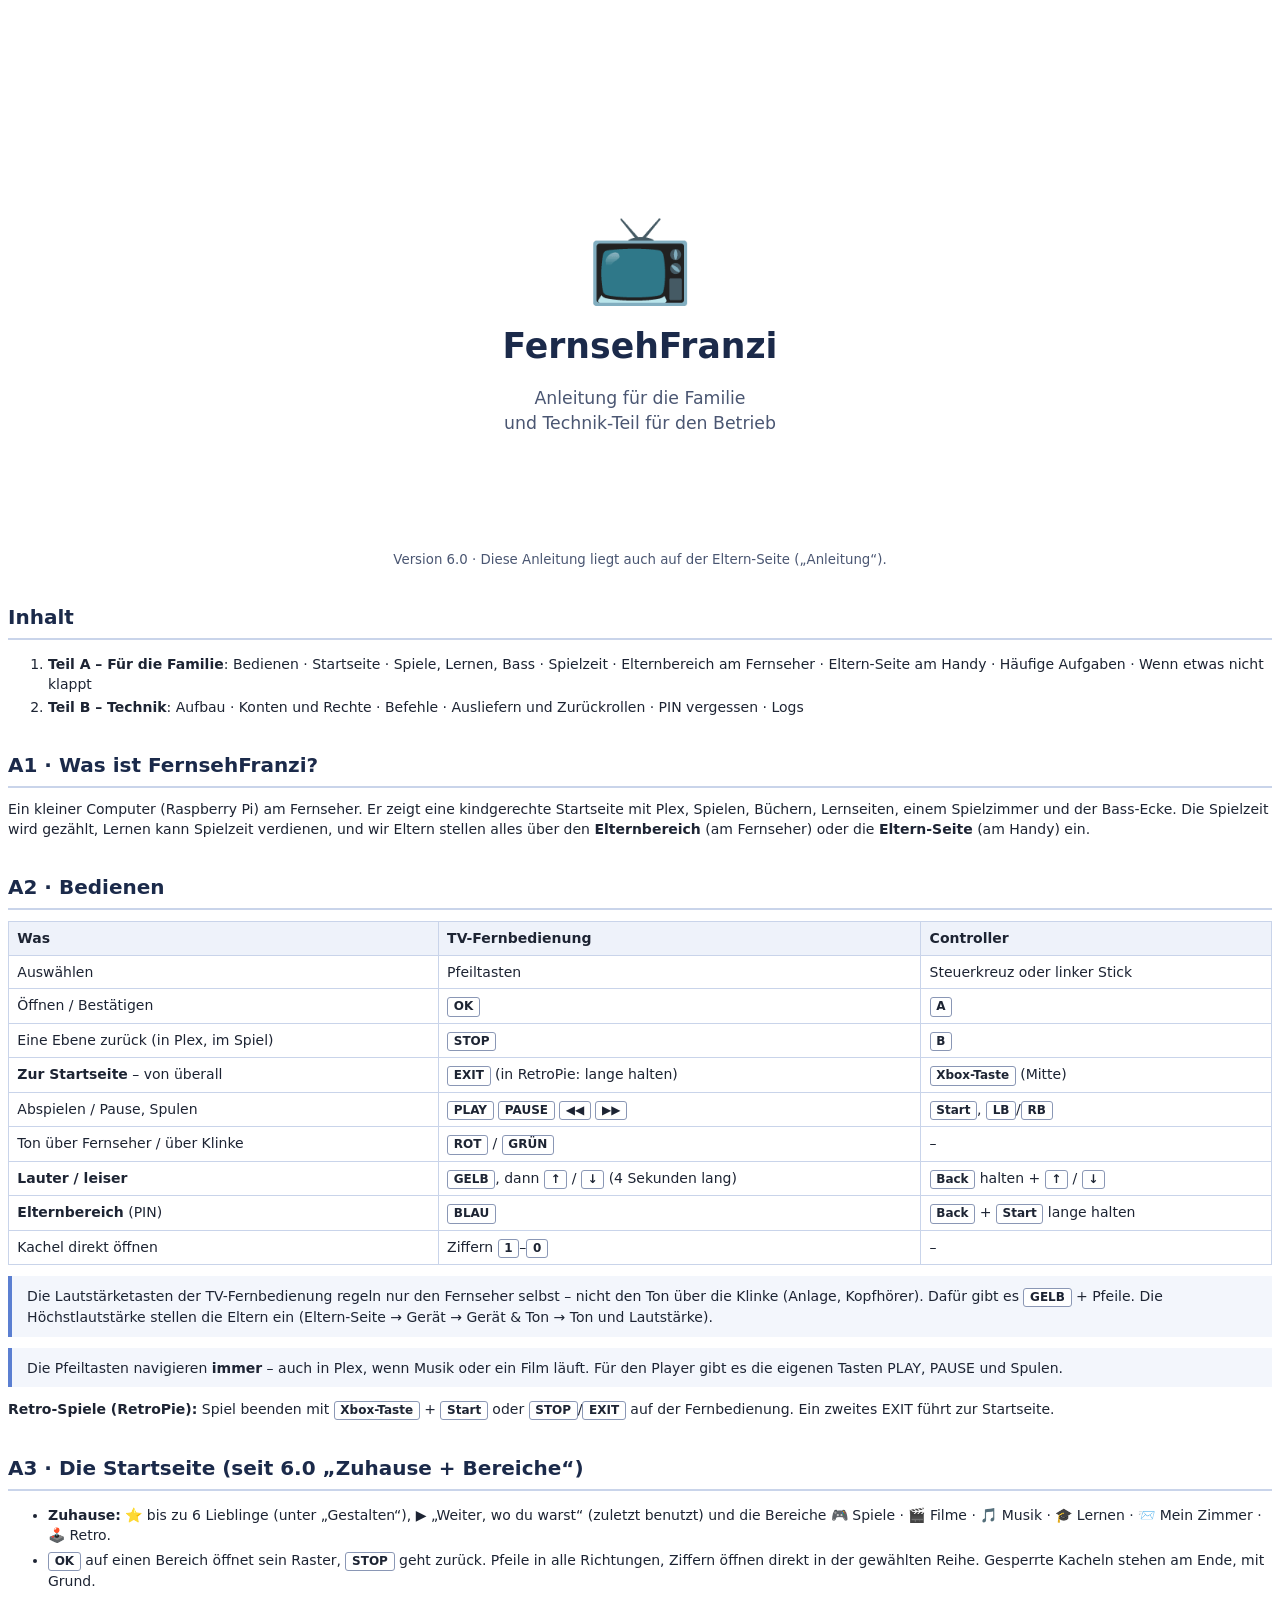
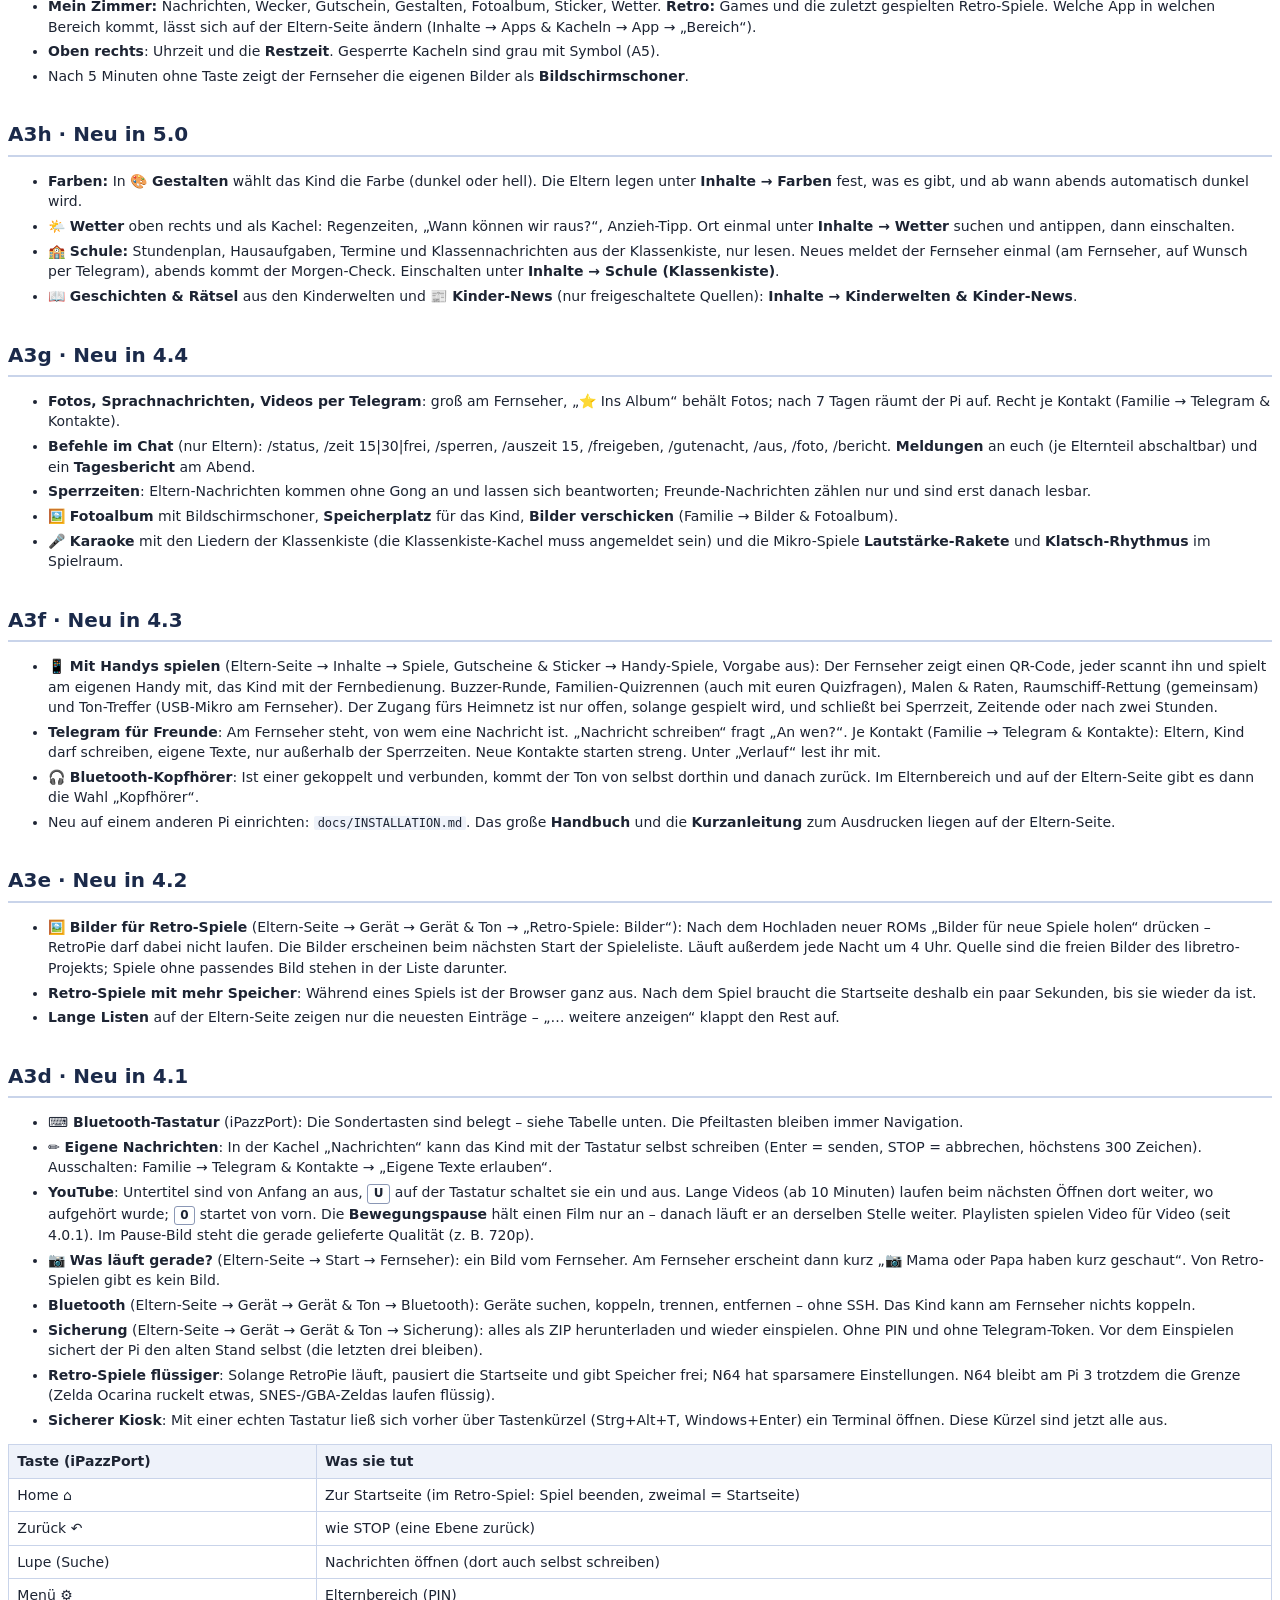
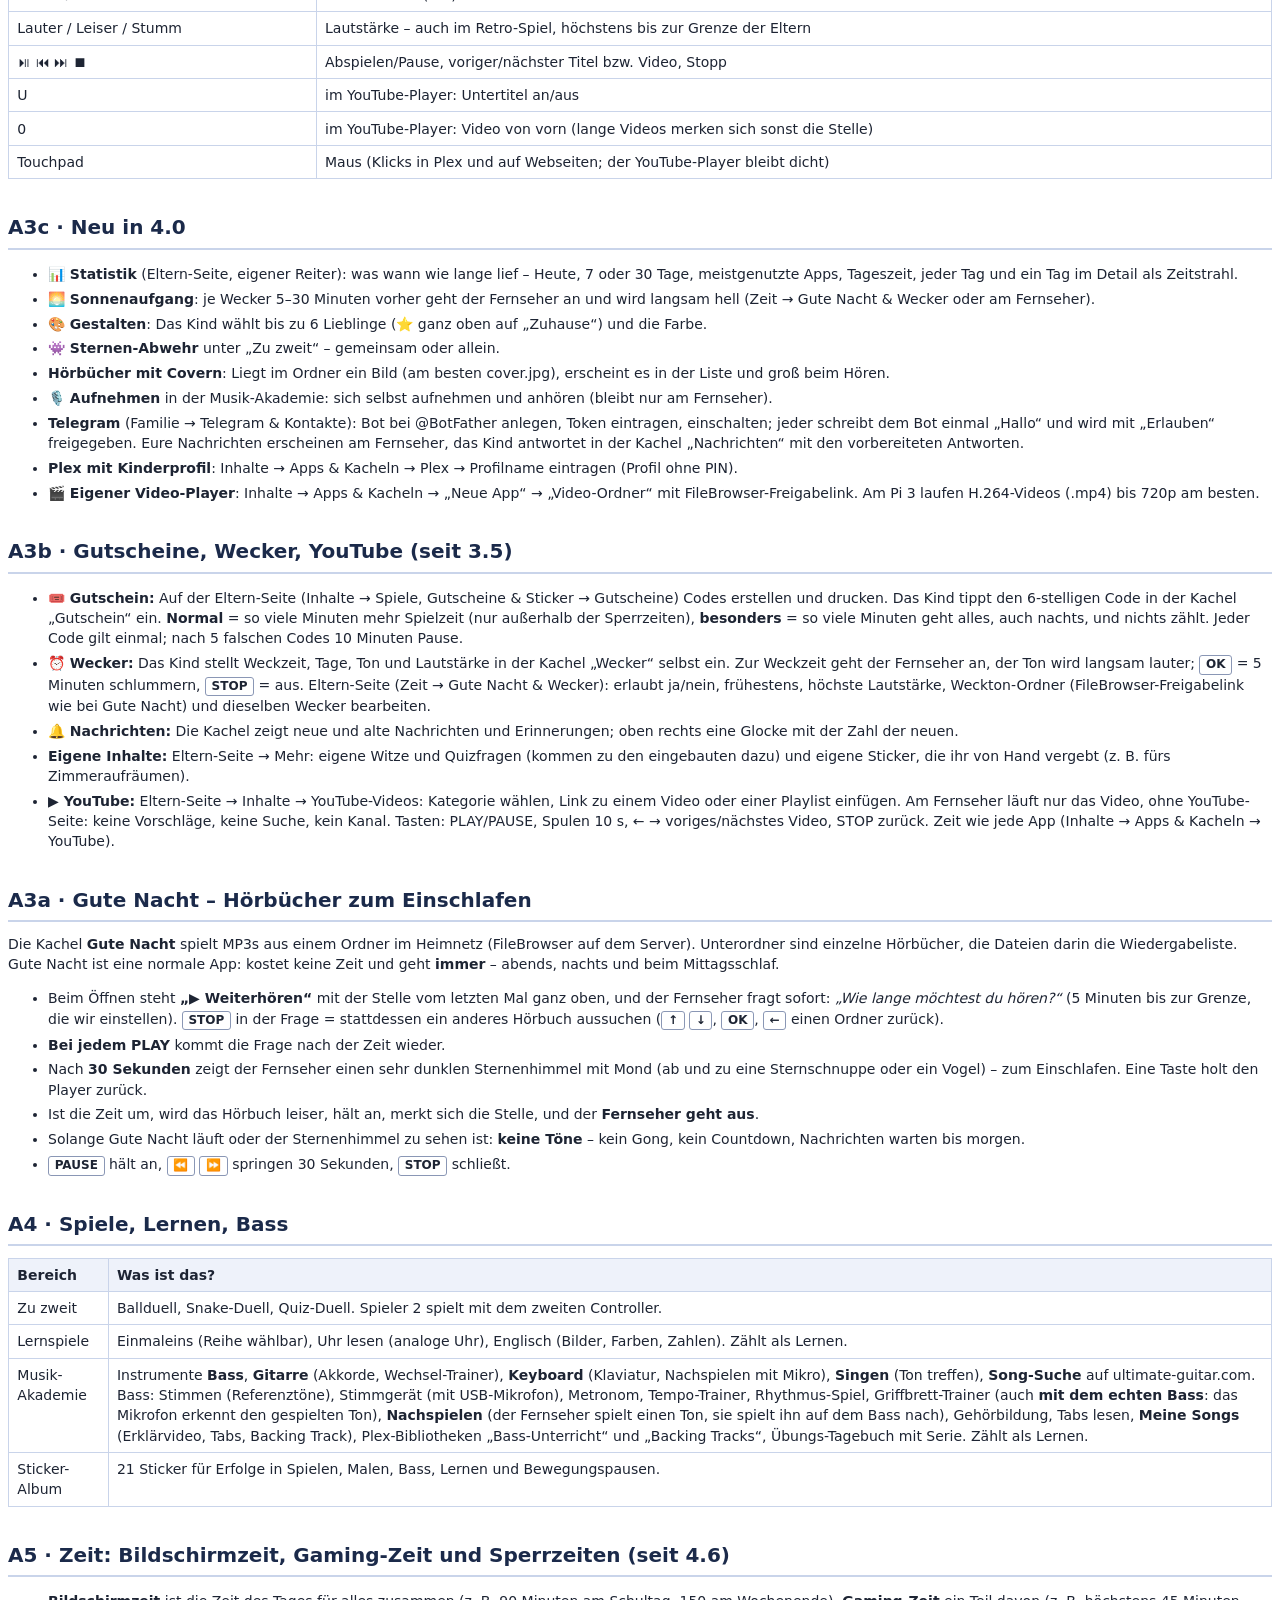
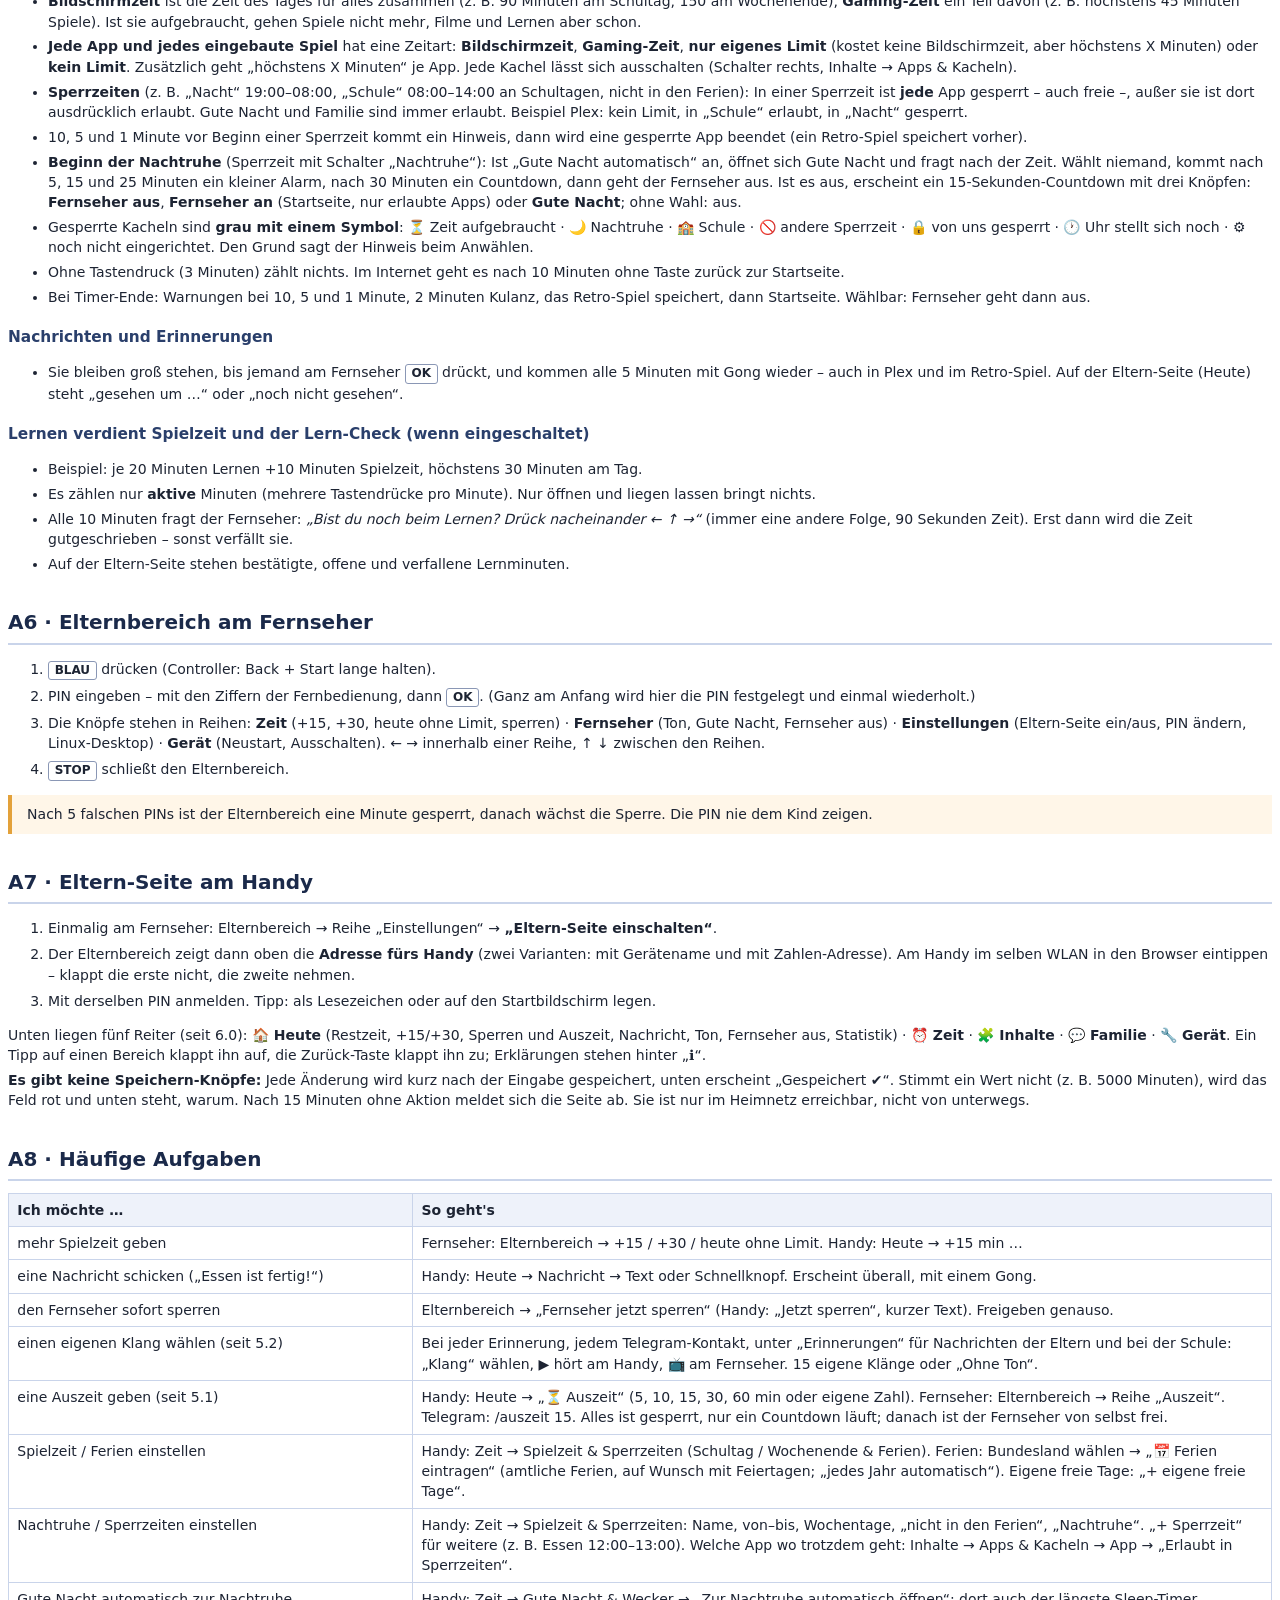
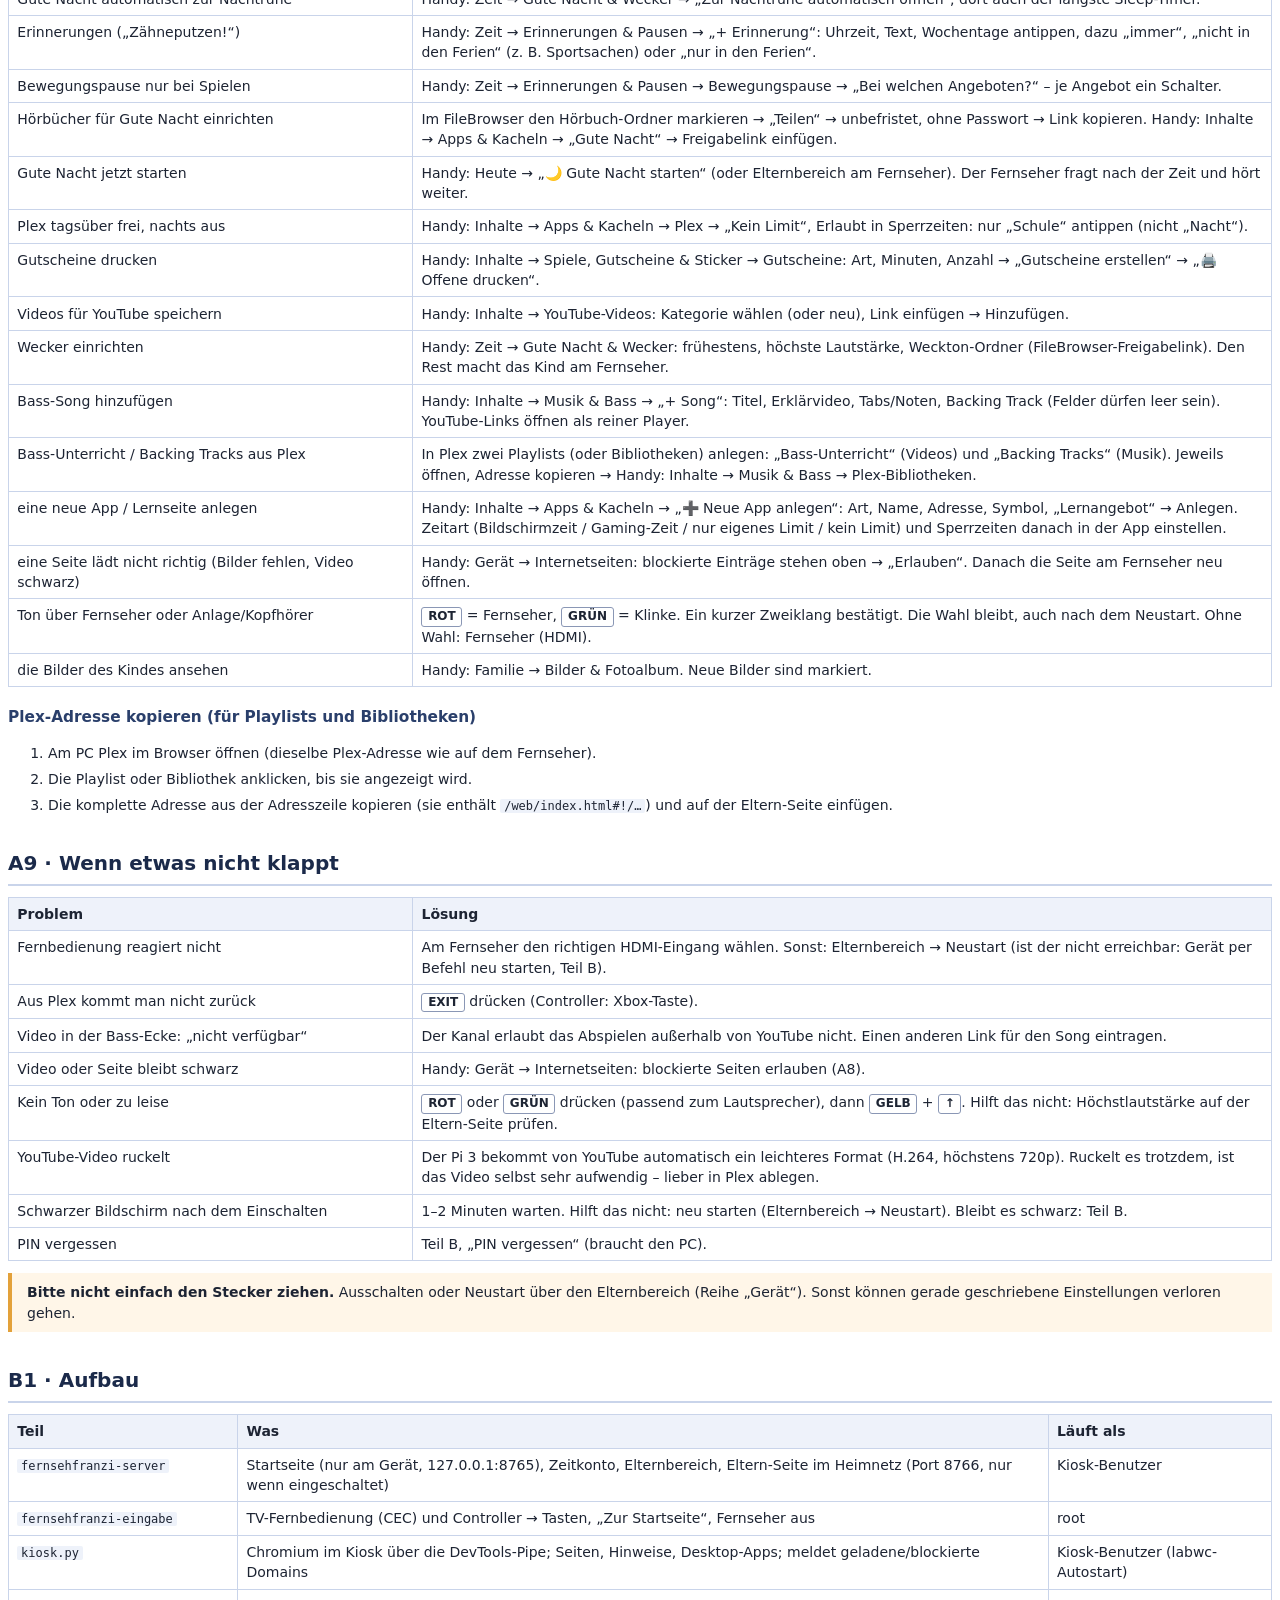
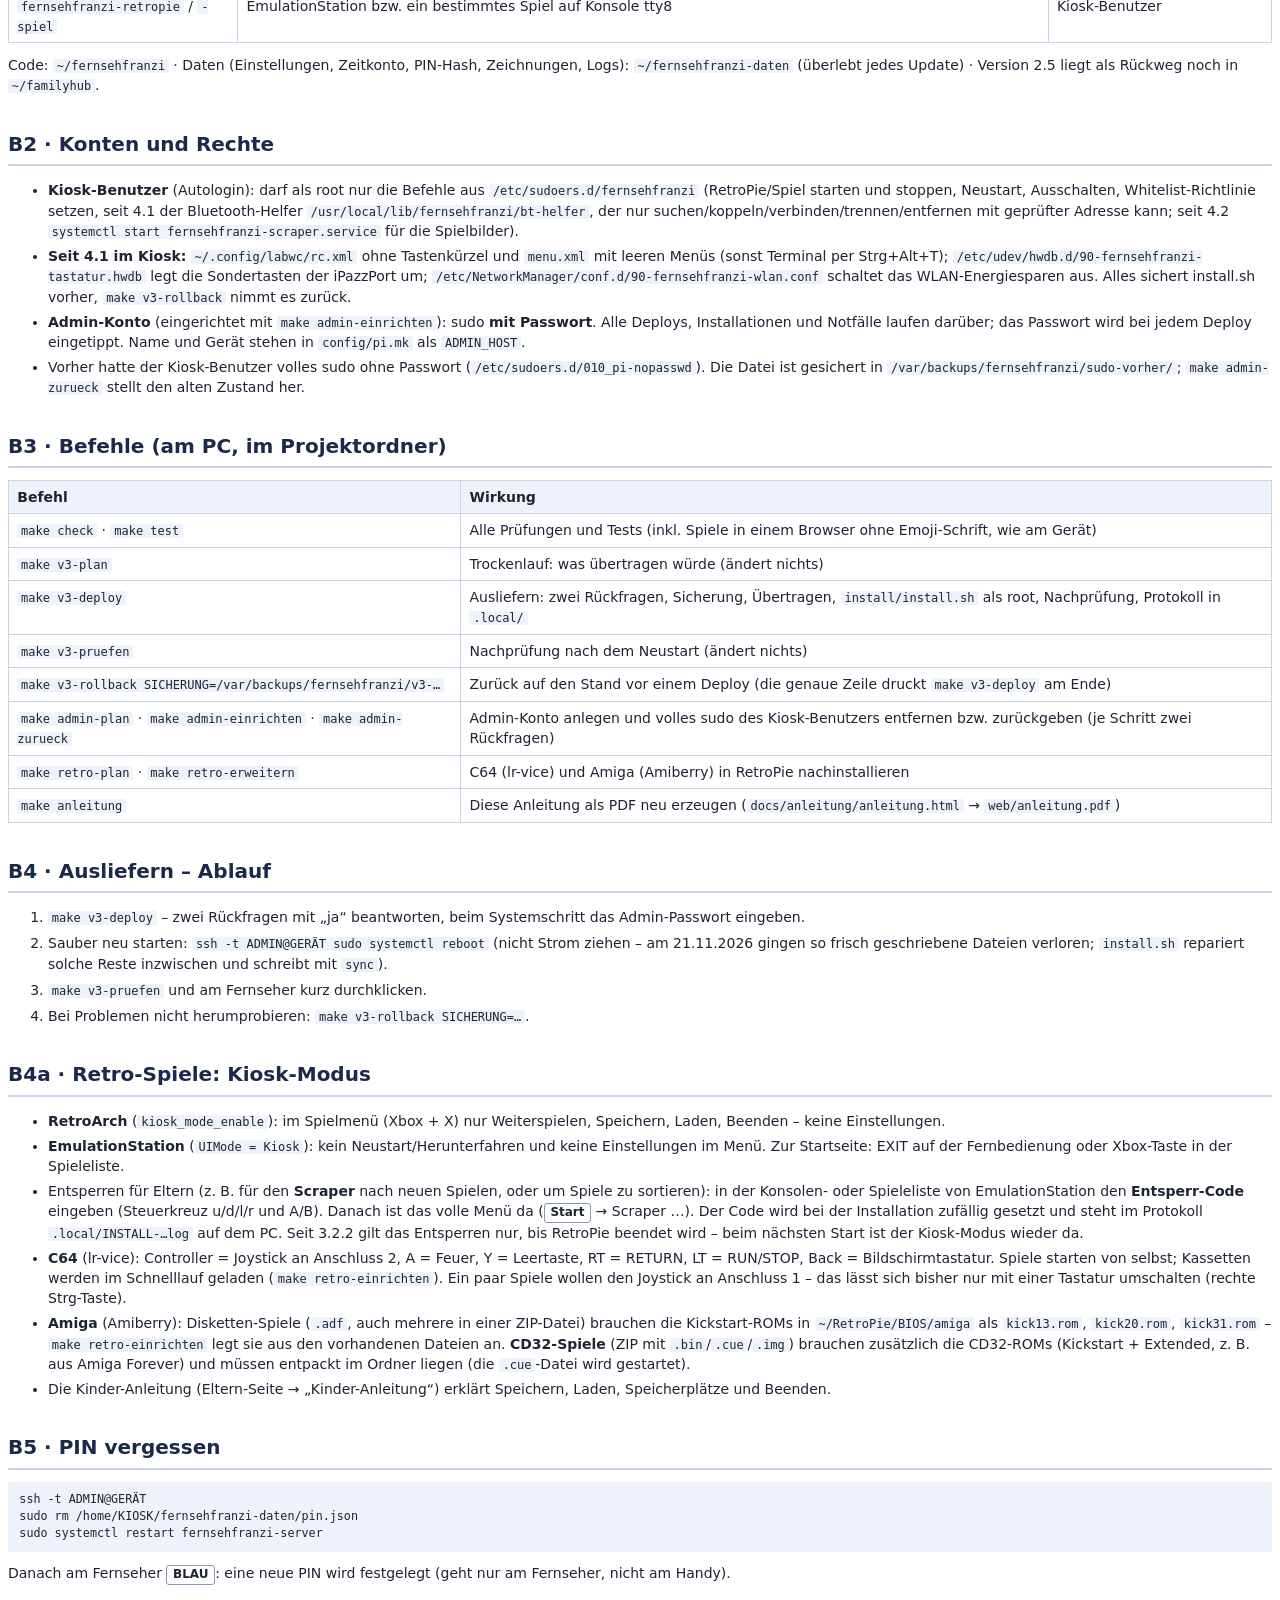
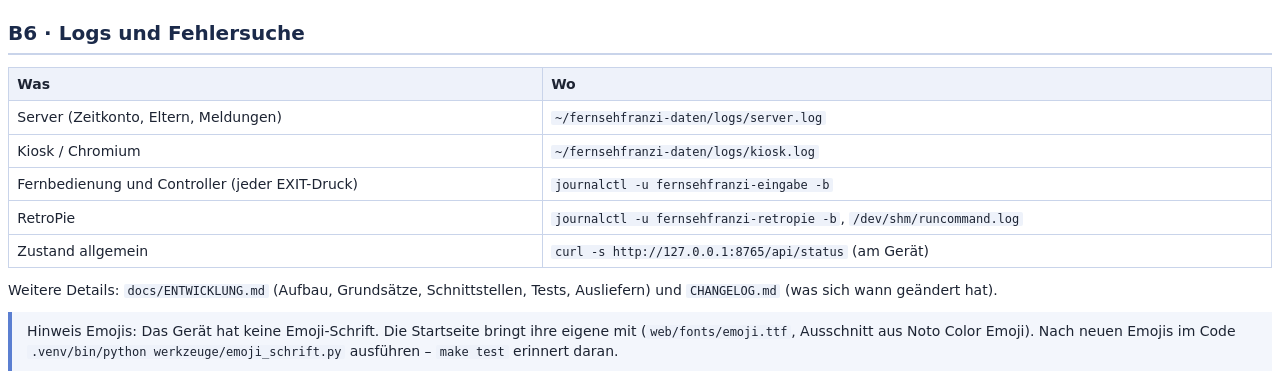
==== commit cac70f90: "FernsehFranzi 6.0.0" ====
--- a/docs/anleitung/anleitung.html
+++ b/docs/anleitung/anleitung.html
@@ -32,7 +32,7 @@
   <div class="gross">📺</div>
   <h1>FernsehFranzi</h1>
   <p>Anleitung für die Familie<br>und Technik-Teil für den Betrieb</p>
-  <p style="font-size:10pt;margin-top:30mm">Version 5.0 · Diese Anleitung liegt auch auf der Eltern-Seite („Anleitung“).</p>
+  <p style="font-size:10pt;margin-top:30mm">Version 6.0 · Diese Anleitung liegt auch auf der Eltern-Seite („Anleitung“).</p>
 </div>
 
 <h2>Inhalt</h2>
@@ -63,60 +63,59 @@
 </table>
 <div class="kasten">Die Lautstärketasten der TV-Fernbedienung regeln nur den Fernseher selbst – nicht den Ton über die Klinke
 (Anlage, Kopfhörer). Dafür gibt es <span class="taste">GELB</span> + Pfeile. Die Höchstlautstärke stellen die Eltern ein
-(Eltern-Seite → Menü → Gerät & Ton → Ton und Lautstärke).</div>
+(Eltern-Seite → Gerät → Gerät & Ton → Ton und Lautstärke).</div>
 <div class="kasten">Die Pfeiltasten navigieren <b>immer</b> – auch in Plex, wenn Musik oder ein Film läuft. Für den Player gibt es die
 eigenen Tasten PLAY, PAUSE und Spulen.</div>
 <p><b>Retro-Spiele (RetroPie):</b> Spiel beenden mit <span class="taste">Xbox-Taste</span> + <span class="taste">Start</span>
 oder <span class="taste">STOP</span>/<span class="taste">EXIT</span> auf der Fernbedienung. Ein zweites EXIT führt zur Startseite.</p>
 
-<h2>A3 · Die Startseite (seit 3.5 im Konsolen-Stil)</h2>
-<ul>
-  <li><b>Oben</b> eine Leiste mit den Bereichen: 🏠 Start · 🎮 Spiele · 🎓 Lernen · 🎼 Musik · 🎬 Filme &amp; YouTube · 🕹️ Retro.
-      Darunter groß der Name der gewählten Kachel, dann je Bereich eine Reihe – die gewählte groß, die anderen klein.</li>
-  <li><span class="taste">←</span> <span class="taste">→</span> in der Reihe, <span class="taste">↑</span> <span class="taste">↓</span>
-      zum nächsten Bereich, Ziffern öffnen direkt in der gewählten Reihe.</li>
-  <li><b>Start:</b> Gute Nacht, Familie, Gutschein, Wecker. <b>Retro:</b> Games und die zuletzt gespielten Retro-Spiele.
-      Welche App in welchen Bereich kommt, lässt sich auf der Eltern-Seite ändern (Menü → Apps & Kacheln → App → „Bereich“).</li>
+<h2>A3 · Die Startseite (seit 6.0 „Zuhause + Bereiche“)</h2>
+<ul>
+  <li><b>Zuhause:</b> ⭐ bis zu 6 Lieblinge (unter „Gestalten“), ▶ „Weiter, wo du warst“ (zuletzt benutzt) und die Bereiche
+      🎮 Spiele · 🎬 Filme · 🎵 Musik · 🎓 Lernen · 📨 Mein Zimmer · 🕹️ Retro.</li>
+  <li><span class="taste">OK</span> auf einen Bereich öffnet sein Raster, <span class="taste">STOP</span> geht zurück. Pfeile in alle
+      Richtungen, Ziffern öffnen direkt in der gewählten Reihe. Gesperrte Kacheln stehen am Ende, mit Grund.</li>
+  <li><b>Mein Zimmer:</b> Nachrichten, Wecker, Gutschein, Gestalten, Fotoalbum, Sticker, Wetter. <b>Retro:</b> Games und die zuletzt gespielten Retro-Spiele.
+      Welche App in welchen Bereich kommt, lässt sich auf der Eltern-Seite ändern (Inhalte → Apps & Kacheln → App → „Bereich“).</li>
   <li><b>Oben rechts</b>: Uhrzeit und die <b>Restzeit</b>. Gesperrte Kacheln sind grau mit Symbol (A5).</li>
   <li>Nach 5 Minuten ohne Taste zeigt der Fernseher die eigenen Bilder als <b>Bildschirmschoner</b>.</li>
 </ul>
 
 <h2>A3h · Neu in 5.0</h2>
 <ul>
-  <li><b>Farben und Ansichten:</b> In <b>🎨 Gestalten</b> wählt das Kind Farben (dunkel oder hell) und eine Ansicht:
-      🎮 Konsole, 📋 Seitenleiste (Bereiche links, Kacheln als Raster) oder 🎠 Karussell (eine Kachel groß in der Mitte).
-      Die Eltern legen unter <b>Menü → Designs</b> fest, was es gibt, und ab wann abends automatisch Dunkel kommt.</li>
+  <li><b>Farben:</b> In <b>🎨 Gestalten</b> wählt das Kind die Farbe (dunkel oder hell). Die Eltern legen unter
+      <b>Inhalte → Farben</b> fest, was es gibt, und ab wann abends automatisch dunkel wird.</li>
   <li><b>🌤️ Wetter</b> oben rechts und als Kachel: Regenzeiten, „Wann können wir raus?“, Anzieh-Tipp. Ort einmal unter
-      <b>Menü → Wetter</b> suchen und antippen, dann einschalten.</li>
+      <b>Inhalte → Wetter</b> suchen und antippen, dann einschalten.</li>
   <li><b>🏫 Schule:</b> Stundenplan, Hausaufgaben, Termine und Klassennachrichten aus der Klassenkiste, nur lesen. Neues
       meldet der Fernseher einmal (am Fernseher, auf Wunsch per Telegram), abends kommt der Morgen-Check.
-      Einschalten unter <b>Menü → Schule (Klassenkiste)</b>.</li>
+      Einschalten unter <b>Inhalte → Schule (Klassenkiste)</b>.</li>
   <li><b>📖 Geschichten &amp; Rätsel</b> aus den Kinderwelten und <b>📰 Kinder-News</b> (nur freigeschaltete Quellen):
-      <b>Menü → Kinderwelten &amp; Kinder-News</b>.</li>
+      <b>Inhalte → Kinderwelten &amp; Kinder-News</b>.</li>
 </ul>
 
 <h2>A3g · Neu in 4.4</h2>
 <ul>
   <li><b>Fotos, Sprachnachrichten, Videos per Telegram</b>: groß am Fernseher, „⭐ Ins Album“ behält Fotos; nach 7 Tagen räumt
-      der Pi auf. Recht je Kontakt (Menü → Telegram & Kontakte).</li>
-  <li><b>Befehle im Chat</b> (nur Eltern): /status, /zeit 15|30|frei, /sperren, /freigeben, /gutenacht, /aus, /foto, /bericht.
+      der Pi auf. Recht je Kontakt (Familie → Telegram & Kontakte).</li>
+  <li><b>Befehle im Chat</b> (nur Eltern): /status, /zeit 15|30|frei, /sperren, /auszeit 15, /freigeben, /gutenacht, /aus, /foto, /bericht.
       <b>Meldungen</b> an euch (je Elternteil abschaltbar) und ein <b>Tagesbericht</b> am Abend.</li>
   <li><b>Sperrzeiten</b>: Eltern-Nachrichten kommen ohne Gong an und lassen sich beantworten; Freunde-Nachrichten zählen nur und
       sind erst danach lesbar.</li>
   <li><b>🖼️ Fotoalbum</b> mit Bildschirmschoner, <b>Speicherplatz</b> für das Kind, <b>Bilder verschicken</b>
-      (Menü → Bilder & Fotoalbum).</li>
+      (Familie → Bilder & Fotoalbum).</li>
   <li><b>🎤 Karaoke</b> mit den Liedern der Klassenkiste (die Klassenkiste-Kachel muss angemeldet sein) und die Mikro-Spiele
       <b>Lautstärke-Rakete</b> und <b>Klatsch-Rhythmus</b> im Spielraum.</li>
 </ul>
 
 <h2>A3f · Neu in 4.3</h2>
 <ul>
-  <li><b>📱 Mit Handys spielen</b> (Eltern-Seite → Menü → Spiele, Gutscheine & Sticker → Handy-Spiele, Vorgabe aus): Der Fernseher zeigt einen QR-Code, jeder
+  <li><b>📱 Mit Handys spielen</b> (Eltern-Seite → Inhalte → Spiele, Gutscheine & Sticker → Handy-Spiele, Vorgabe aus): Der Fernseher zeigt einen QR-Code, jeder
       scannt ihn und spielt am eigenen Handy mit, das Kind mit der Fernbedienung. Buzzer-Runde, Familien-Quizrennen (auch mit
       euren Quizfragen), Malen &amp; Raten, Raumschiff-Rettung (gemeinsam) und Ton-Treffer (USB-Mikro am Fernseher). Der Zugang
       fürs Heimnetz ist nur offen, solange gespielt wird, und schließt bei Sperrzeit, Zeitende oder nach zwei Stunden.</li>
   <li><b>Telegram für Freunde</b>: Am Fernseher steht, von wem eine Nachricht ist. „Nachricht schreiben“ fragt „An wen?“. Je
-      Kontakt (Menü → Telegram & Kontakte): Eltern, Kind darf schreiben, eigene Texte, nur außerhalb der Sperrzeiten. Neue Kontakte
+      Kontakt (Familie → Telegram & Kontakte): Eltern, Kind darf schreiben, eigene Texte, nur außerhalb der Sperrzeiten. Neue Kontakte
       starten streng. Unter „Verlauf“ lest ihr mit.</li>
   <li><b>🎧 Bluetooth-Kopfhörer</b>: Ist einer gekoppelt und verbunden, kommt der Ton von selbst dorthin und danach zurück.
       Im Elternbereich und auf der Eltern-Seite gibt es dann die Wahl „Kopfhörer“.</li>
@@ -126,7 +125,7 @@
 
 <h2>A3e · Neu in 4.2</h2>
 <ul>
-  <li><b>🖼️ Bilder für Retro-Spiele</b> (Eltern-Seite → Menü → Gerät & Ton → „Retro-Spiele: Bilder“): Nach dem Hochladen neuer ROMs
+  <li><b>🖼️ Bilder für Retro-Spiele</b> (Eltern-Seite → Gerät → Gerät & Ton → „Retro-Spiele: Bilder“): Nach dem Hochladen neuer ROMs
       „Bilder für neue Spiele holen“ drücken – RetroPie darf dabei nicht laufen. Die Bilder erscheinen beim nächsten Start der
       Spieleliste. Läuft außerdem jede Nacht um 4 Uhr. Quelle sind die freien Bilder des libretro-Projekts; Spiele ohne
       passendes Bild stehen in der Liste darunter.</li>
@@ -140,14 +139,14 @@
   <li><b>⌨️ Bluetooth-Tastatur</b> (iPazzPort): Die Sondertasten sind belegt – siehe Tabelle unten. Die Pfeiltasten bleiben
       immer Navigation.</li>
   <li><b>✏️ Eigene Nachrichten</b>: In der Kachel „Nachrichten“ kann das Kind mit der Tastatur selbst schreiben
-      (Enter = senden, STOP = abbrechen, höchstens 300 Zeichen). Ausschalten: Menü → Telegram & Kontakte → „Eigene Texte erlauben“.</li>
+      (Enter = senden, STOP = abbrechen, höchstens 300 Zeichen). Ausschalten: Familie → Telegram & Kontakte → „Eigene Texte erlauben“.</li>
   <li><b>YouTube</b>: Untertitel sind von Anfang an aus, <span class="taste">U</span> auf der Tastatur schaltet sie ein und aus. Lange Videos (ab 10 Minuten) laufen beim nächsten Öffnen dort weiter, wo aufgehört wurde; <span class="taste">0</span> startet von vorn. Die <b>Bewegungspause</b> hält einen Film nur an – danach läuft er an derselben Stelle weiter.
       Playlisten spielen Video für Video (seit 4.0.1). Im Pause-Bild steht die gerade gelieferte Qualität (z. B. 720p).</li>
   <li><b>📷 Was läuft gerade?</b> (Eltern-Seite → Start → Fernseher): ein Bild vom Fernseher. Am Fernseher erscheint dann kurz
       „📷 Mama oder Papa haben kurz geschaut“. Von Retro-Spielen gibt es kein Bild.</li>
-  <li><b>Bluetooth</b> (Eltern-Seite → Menü → Gerät & Ton → Bluetooth): Geräte suchen, koppeln, trennen, entfernen – ohne SSH. Das Kind kann
+  <li><b>Bluetooth</b> (Eltern-Seite → Gerät → Gerät & Ton → Bluetooth): Geräte suchen, koppeln, trennen, entfernen – ohne SSH. Das Kind kann
       am Fernseher nichts koppeln.</li>
-  <li><b>Sicherung</b> (Eltern-Seite → Menü → Gerät & Ton → Sicherung): alles als ZIP herunterladen und wieder einspielen. Ohne PIN und ohne
+  <li><b>Sicherung</b> (Eltern-Seite → Gerät → Gerät & Ton → Sicherung): alles als ZIP herunterladen und wieder einspielen. Ohne PIN und ohne
       Telegram-Token. Vor dem Einspielen sichert der Pi den alten Stand selbst (die letzten drei bleiben).</li>
   <li><b>Retro-Spiele flüssiger</b>: Solange RetroPie läuft, pausiert die Startseite und gibt Speicher frei; N64 hat
       sparsamere Einstellungen. N64 bleibt am Pi 3 trotzdem die Grenze (Zelda Ocarina ruckelt etwas, SNES-/GBA-Zeldas laufen flüssig).</li>
@@ -171,35 +170,35 @@
 <ul>
   <li><b>📊 Statistik</b> (Eltern-Seite, eigener Reiter): was wann wie lange lief – Heute, 7 oder 30 Tage, meistgenutzte Apps,
       Tageszeit, jeder Tag und ein Tag im Detail als Zeitstrahl.</li>
-  <li><b>🌅 Sonnenaufgang</b>: je Wecker 5–30 Minuten vorher geht der Fernseher an und wird langsam hell (Menü → Gute Nacht & Wecker oder am Fernseher).</li>
-  <li><b>🎨 Gestalten</b>: Das Kind wählt seine Lieblinge (⭐ vorne in „Start“), die Farben und (seit 5.0) die Ansicht.</li>
+  <li><b>🌅 Sonnenaufgang</b>: je Wecker 5–30 Minuten vorher geht der Fernseher an und wird langsam hell (Zeit → Gute Nacht & Wecker oder am Fernseher).</li>
+  <li><b>🎨 Gestalten</b>: Das Kind wählt bis zu 6 Lieblinge (⭐ ganz oben auf „Zuhause“) und die Farbe.</li>
   <li><b>👾 Sternen-Abwehr</b> unter „Zu zweit“ – gemeinsam oder allein.</li>
   <li><b>Hörbücher mit Covern</b>: Liegt im Ordner ein Bild (am besten cover.jpg), erscheint es in der Liste und groß beim Hören.</li>
   <li><b>🎙️ Aufnehmen</b> in der Musik-Akademie: sich selbst aufnehmen und anhören (bleibt nur am Fernseher).</li>
-  <li><b>Telegram</b> (Menü → Telegram & Kontakte): Bot bei @BotFather anlegen, Token eintragen, einschalten; jeder schreibt dem Bot einmal
+  <li><b>Telegram</b> (Familie → Telegram & Kontakte): Bot bei @BotFather anlegen, Token eintragen, einschalten; jeder schreibt dem Bot einmal
       „Hallo“ und wird mit „Erlauben“ freigegeben. Eure Nachrichten erscheinen am Fernseher, das Kind antwortet in der
       Kachel „Nachrichten“ mit den vorbereiteten Antworten.</li>
-  <li><b>Plex mit Kinderprofil</b>: Menü → Apps & Kacheln → Plex → Profilname eintragen (Profil ohne PIN).</li>
-  <li><b>🎬 Eigener Video-Player</b>: Menü → Apps & Kacheln → „Neue App“ → „Video-Ordner“ mit FileBrowser-Freigabelink. Am Pi 3 laufen
+  <li><b>Plex mit Kinderprofil</b>: Inhalte → Apps & Kacheln → Plex → Profilname eintragen (Profil ohne PIN).</li>
+  <li><b>🎬 Eigener Video-Player</b>: Inhalte → Apps & Kacheln → „Neue App“ → „Video-Ordner“ mit FileBrowser-Freigabelink. Am Pi 3 laufen
       H.264-Videos (.mp4) bis 720p am besten.</li>
 </ul>
 
 <h2>A3b · Gutscheine, Wecker, YouTube (seit 3.5)</h2>
 <ul>
-  <li><b>🎟️ Gutschein:</b> Auf der Eltern-Seite (Menü → Spiele, Gutscheine & Sticker → Gutscheine) Codes erstellen und drucken. Das Kind tippt den 6-stelligen Code
+  <li><b>🎟️ Gutschein:</b> Auf der Eltern-Seite (Inhalte → Spiele, Gutscheine & Sticker → Gutscheine) Codes erstellen und drucken. Das Kind tippt den 6-stelligen Code
       in der Kachel „Gutschein“ ein. <b>Normal</b> = so viele Minuten mehr Spielzeit (nur außerhalb der Sperrzeiten),
       <b>besonders</b> = so viele Minuten geht alles, auch nachts, und nichts zählt. Jeder Code gilt einmal; nach 5 falschen
       Codes 10 Minuten Pause.</li>
   <li><b>⏰ Wecker:</b> Das Kind stellt Weckzeit, Tage, Ton und Lautstärke in der Kachel „Wecker“ selbst ein. Zur Weckzeit geht
       der Fernseher an, der Ton wird langsam lauter; <span class="taste">OK</span> = 5 Minuten schlummern,
-      <span class="taste">STOP</span> = aus. Eltern-Seite (Menü → Gute Nacht & Wecker): erlaubt ja/nein, frühestens, höchste Lautstärke,
+      <span class="taste">STOP</span> = aus. Eltern-Seite (Zeit → Gute Nacht & Wecker): erlaubt ja/nein, frühestens, höchste Lautstärke,
       Weckton-Ordner (FileBrowser-Freigabelink wie bei Gute Nacht) und dieselben Wecker bearbeiten.</li>
   <li><b>🔔 Nachrichten:</b> Die Kachel zeigt neue und alte Nachrichten und Erinnerungen; oben rechts eine Glocke mit der Zahl der neuen.</li>
   <li><b>Eigene Inhalte:</b> Eltern-Seite → Mehr: eigene Witze und Quizfragen (kommen zu den eingebauten dazu) und eigene Sticker,
       die ihr von Hand vergebt (z. B. fürs Zimmeraufräumen).</li>
-  <li><b>▶️ YouTube:</b> Eltern-Seite → Menü → YouTube-Videos: Kategorie wählen, Link zu einem Video oder einer Playlist
+  <li><b>▶️ YouTube:</b> Eltern-Seite → Inhalte → YouTube-Videos: Kategorie wählen, Link zu einem Video oder einer Playlist
       einfügen. Am Fernseher läuft nur das Video, ohne YouTube-Seite: keine Vorschläge, keine Suche, kein Kanal. Tasten:
-      PLAY/PAUSE, Spulen 10 s, ← → voriges/nächstes Video, STOP zurück. Zeit wie jede App (Menü → Apps & Kacheln → YouTube).</li>
+      PLAY/PAUSE, Spulen 10 s, ← → voriges/nächstes Video, STOP zurück. Zeit wie jede App (Inhalte → Apps & Kacheln → YouTube).</li>
 </ul>
 
 <h2>A3a · Gute Nacht – Hörbücher zum Einschlafen</h2>
@@ -240,7 +239,7 @@
       Filme und Lernen aber schon.</li>
   <li><b>Jede App und jedes eingebaute Spiel</b> hat eine Zeitart: <b>Bildschirmzeit</b>, <b>Gaming-Zeit</b>,
       <b>nur eigenes Limit</b> (kostet keine Bildschirmzeit, aber höchstens X Minuten) oder <b>kein Limit</b>. Zusätzlich geht
-      „höchstens X Minuten“ je App. Jede Kachel lässt sich ausschalten (Schalter rechts, Menü → Apps &amp; Kacheln).</li>
+      „höchstens X Minuten“ je App. Jede Kachel lässt sich ausschalten (Schalter rechts, Inhalte → Apps &amp; Kacheln).</li>
   <li><b>Sperrzeiten</b> (z. B. „Nacht“ 19:00–08:00, „Schule“ 08:00–14:00 an Schultagen, nicht in den Ferien): In einer
       Sperrzeit ist <b>jede</b> App gesperrt – auch freie –, außer sie ist dort ausdrücklich erlaubt. Gute Nacht und Familie sind
       immer erlaubt. Beispiel Plex: kein Limit, in „Schule“ erlaubt, in „Nacht“ gesperrt.</li>
@@ -290,9 +289,9 @@
       Am Handy im selben WLAN in den Browser eintippen – klappt die erste nicht, die zweite nehmen.</li>
   <li>Mit derselben PIN anmelden. Tipp: als Lesezeichen oder auf den Startbildschirm legen.</li>
 </ol>
-<p>Unten liegen nur drei Knöpfe: <b>🏠 Heute</b> (Restzeit, +15/+30, sperren, Nachricht, Ton, Fernseher aus) ·
-<b>⚙️ Menü</b> (alle Einstellungen, nach Themen sortiert: Alltag · Familie und Kontakte · Was es am Fernseher gibt ·
-Technik und Hilfe – Kachel antippen, mit „‹ Menü“ zurück) · <b>📊 Statistik</b>.</p>
+<p>Unten liegen fünf Reiter (seit 6.0): <b>🏠 Heute</b> (Restzeit, +15/+30, Sperren und Auszeit, Nachricht, Ton, Fernseher aus,
+Statistik) · <b>⏰ Zeit</b> · <b>🧩 Inhalte</b> · <b>💬 Familie</b> · <b>🔧 Gerät</b>. Ein Tipp auf einen Bereich klappt ihn auf,
+die Zurück-Taste klappt ihn zu; Erklärungen stehen hinter „ℹ️“.</p>
 <p><b>Es gibt keine Speichern-Knöpfe:</b> Jede Änderung wird kurz nach der Eingabe gespeichert, unten erscheint
 „Gespeichert ✔“. Stimmt ein Wert nicht (z. B. 5000 Minuten), wird das Feld rot und unten steht, warum.
 Nach 15 Minuten ohne Aktion meldet sich die Seite ab. Sie ist nur im Heimnetz erreichbar, nicht von unterwegs.</p>
@@ -303,30 +302,32 @@
   <tr><td>mehr Spielzeit geben</td><td>Fernseher: Elternbereich → +15 / +30 / heute ohne Limit. Handy: Heute → +15 min …</td></tr>
   <tr><td>eine Nachricht schicken („Essen ist fertig!“)</td><td>Handy: Heute → Nachricht → Text oder Schnellknopf. Erscheint überall, mit einem Gong.</td></tr>
   <tr><td>den Fernseher sofort sperren</td><td>Elternbereich → „Fernseher jetzt sperren“ (Handy: „Jetzt sperren“, kurzer Text). Freigeben genauso.</td></tr>
-  <tr><td>Spielzeit / Ferien einstellen</td><td>Handy: Menü → Spielzeit & Sperrzeiten (Schultag / Wochenende &amp; Ferien). Ferien: Bundesland wählen → „📅 Ferien eintragen“ (amtliche Ferien, auf Wunsch mit Feiertagen; „jedes Jahr automatisch“). Eigene freie Tage: „+ eigene freie Tage“.</td></tr>
-  <tr><td>Nachtruhe / Sperrzeiten einstellen</td><td>Handy: Menü → Spielzeit & Sperrzeiten: Name, von–bis, Wochentage, „nicht in den Ferien“,
-      „Nachtruhe“. „+ Sperrzeit“ für weitere (z. B. Essen 12:00–13:00). Welche App wo trotzdem geht: Menü → Apps & Kacheln → App → „Erlaubt in Sperrzeiten“.</td></tr>
-  <tr><td>Gute Nacht automatisch zur Nachtruhe</td><td>Handy: Menü → Gute Nacht & Wecker → „Zur Nachtruhe automatisch öffnen“; dort auch der längste Sleep-Timer.</td></tr>
-  <tr><td>Erinnerungen („Zähneputzen!“)</td><td>Handy: Menü → Erinnerungen & Pausen → „+ Erinnerung“: Uhrzeit, Text, Wochentage antippen, dazu „immer“, „nicht in den Ferien“ (z. B. Sportsachen) oder „nur in den Ferien“.</td></tr>
-  <tr><td>Bewegungspause nur bei Spielen</td><td>Handy: Menü → Erinnerungen & Pausen → Bewegungspause → „Bei welchen Angeboten?“ – je Angebot ein Schalter.</td></tr>
+  <tr><td>einen eigenen Klang wählen (seit 5.2)</td><td>Bei jeder Erinnerung, jedem Telegram-Kontakt, unter „Erinnerungen“ für Nachrichten der Eltern und bei der Schule: „Klang“ wählen, ▶ hört am Handy, 📺 am Fernseher. 15 eigene Klänge oder „Ohne Ton“.</td></tr>
+  <tr><td>eine Auszeit geben (seit 5.1)</td><td>Handy: Heute → „⏳ Auszeit“ (5, 10, 15, 30, 60 min oder eigene Zahl). Fernseher: Elternbereich → Reihe „Auszeit“. Telegram: /auszeit 15. Alles ist gesperrt, nur ein Countdown läuft; danach ist der Fernseher von selbst frei.</td></tr>
+  <tr><td>Spielzeit / Ferien einstellen</td><td>Handy: Zeit → Spielzeit & Sperrzeiten (Schultag / Wochenende &amp; Ferien). Ferien: Bundesland wählen → „📅 Ferien eintragen“ (amtliche Ferien, auf Wunsch mit Feiertagen; „jedes Jahr automatisch“). Eigene freie Tage: „+ eigene freie Tage“.</td></tr>
+  <tr><td>Nachtruhe / Sperrzeiten einstellen</td><td>Handy: Zeit → Spielzeit & Sperrzeiten: Name, von–bis, Wochentage, „nicht in den Ferien“,
+      „Nachtruhe“. „+ Sperrzeit“ für weitere (z. B. Essen 12:00–13:00). Welche App wo trotzdem geht: Inhalte → Apps & Kacheln → App → „Erlaubt in Sperrzeiten“.</td></tr>
+  <tr><td>Gute Nacht automatisch zur Nachtruhe</td><td>Handy: Zeit → Gute Nacht & Wecker → „Zur Nachtruhe automatisch öffnen“; dort auch der längste Sleep-Timer.</td></tr>
+  <tr><td>Erinnerungen („Zähneputzen!“)</td><td>Handy: Zeit → Erinnerungen & Pausen → „+ Erinnerung“: Uhrzeit, Text, Wochentage antippen, dazu „immer“, „nicht in den Ferien“ (z. B. Sportsachen) oder „nur in den Ferien“.</td></tr>
+  <tr><td>Bewegungspause nur bei Spielen</td><td>Handy: Zeit → Erinnerungen & Pausen → Bewegungspause → „Bei welchen Angeboten?“ – je Angebot ein Schalter.</td></tr>
   <tr><td>Hörbücher für Gute Nacht einrichten</td><td>Im FileBrowser den Hörbuch-Ordner markieren → „Teilen“ → unbefristet, ohne Passwort → Link kopieren.
-      Handy: Menü → Apps & Kacheln → „Gute Nacht“ → Freigabelink einfügen.</td></tr>
+      Handy: Inhalte → Apps & Kacheln → „Gute Nacht“ → Freigabelink einfügen.</td></tr>
   <tr><td>Gute Nacht jetzt starten</td><td>Handy: Heute → „🌙 Gute Nacht starten“ (oder Elternbereich am Fernseher). Der Fernseher fragt nach der Zeit und hört weiter.</td></tr>
-  <tr><td>Plex tagsüber frei, nachts aus</td><td>Handy: Menü → Apps & Kacheln → Plex → „Kein Limit“, Erlaubt in Sperrzeiten: nur „Schule“ antippen (nicht „Nacht“).</td></tr>
-  <tr><td>Gutscheine drucken</td><td>Handy: Menü → Spiele, Gutscheine & Sticker → Gutscheine: Art, Minuten, Anzahl → „Gutscheine erstellen“ → „🖨️ Offene drucken“.</td></tr>
-  <tr><td>Videos für YouTube speichern</td><td>Handy: Menü → YouTube-Videos: Kategorie wählen (oder neu), Link einfügen → Hinzufügen.</td></tr>
-  <tr><td>Wecker einrichten</td><td>Handy: Menü → Gute Nacht & Wecker: frühestens, höchste Lautstärke, Weckton-Ordner (FileBrowser-Freigabelink). Den Rest macht das Kind am Fernseher.</td></tr>
-  <tr><td>Bass-Song hinzufügen</td><td>Handy: Menü → Musik & Bass → „+ Song“: Titel, Erklärvideo, Tabs/Noten, Backing Track (Felder dürfen leer sein).
+  <tr><td>Plex tagsüber frei, nachts aus</td><td>Handy: Inhalte → Apps & Kacheln → Plex → „Kein Limit“, Erlaubt in Sperrzeiten: nur „Schule“ antippen (nicht „Nacht“).</td></tr>
+  <tr><td>Gutscheine drucken</td><td>Handy: Inhalte → Spiele, Gutscheine & Sticker → Gutscheine: Art, Minuten, Anzahl → „Gutscheine erstellen“ → „🖨️ Offene drucken“.</td></tr>
+  <tr><td>Videos für YouTube speichern</td><td>Handy: Inhalte → YouTube-Videos: Kategorie wählen (oder neu), Link einfügen → Hinzufügen.</td></tr>
+  <tr><td>Wecker einrichten</td><td>Handy: Zeit → Gute Nacht & Wecker: frühestens, höchste Lautstärke, Weckton-Ordner (FileBrowser-Freigabelink). Den Rest macht das Kind am Fernseher.</td></tr>
+  <tr><td>Bass-Song hinzufügen</td><td>Handy: Inhalte → Musik & Bass → „+ Song“: Titel, Erklärvideo, Tabs/Noten, Backing Track (Felder dürfen leer sein).
       YouTube-Links öffnen als reiner Player.</td></tr>
   <tr><td>Bass-Unterricht / Backing Tracks aus Plex</td><td>In Plex zwei Playlists (oder Bibliotheken) anlegen: „Bass-Unterricht“ (Videos) und
-      „Backing Tracks“ (Musik). Jeweils öffnen, Adresse kopieren → Handy: Menü → Musik & Bass → Plex-Bibliotheken.</td></tr>
-  <tr><td>eine neue App / Lernseite anlegen</td><td>Handy: Menü → Apps & Kacheln → „➕ Neue App anlegen“: Art, Name, Adresse, Symbol, „Lernangebot“ → Anlegen.
+      „Backing Tracks“ (Musik). Jeweils öffnen, Adresse kopieren → Handy: Inhalte → Musik & Bass → Plex-Bibliotheken.</td></tr>
+  <tr><td>eine neue App / Lernseite anlegen</td><td>Handy: Inhalte → Apps & Kacheln → „➕ Neue App anlegen“: Art, Name, Adresse, Symbol, „Lernangebot“ → Anlegen.
       Zeitart (Bildschirmzeit / Gaming-Zeit / nur eigenes Limit / kein Limit) und Sperrzeiten danach in der App einstellen.</td></tr>
-  <tr><td>eine Seite lädt nicht richtig (Bilder fehlen, Video schwarz)</td><td>Handy: Menü → Internetseiten: blockierte Einträge stehen oben → „Erlauben“.
+  <tr><td>eine Seite lädt nicht richtig (Bilder fehlen, Video schwarz)</td><td>Handy: Gerät → Internetseiten: blockierte Einträge stehen oben → „Erlauben“.
       Danach die Seite am Fernseher neu öffnen.</td></tr>
   <tr><td>Ton über Fernseher oder Anlage/Kopfhörer</td><td><span class="taste">ROT</span> = Fernseher, <span class="taste">GRÜN</span> = Klinke. Ein kurzer Zweiklang bestätigt.
       Die Wahl bleibt, auch nach dem Neustart. Ohne Wahl: Fernseher (HDMI).</td></tr>
-  <tr><td>die Bilder des Kindes ansehen</td><td>Handy: Menü → Bilder & Fotoalbum. Neue Bilder sind markiert.</td></tr>
+  <tr><td>die Bilder des Kindes ansehen</td><td>Handy: Familie → Bilder & Fotoalbum. Neue Bilder sind markiert.</td></tr>
 </table>
 <h3>Plex-Adresse kopieren (für Playlists und Bibliotheken)</h3>
 <ol class="schritte">
@@ -342,7 +343,7 @@
       (ist der nicht erreichbar: Gerät per Befehl neu starten, Teil B).</td></tr>
   <tr><td>Aus Plex kommt man nicht zurück</td><td><span class="taste">EXIT</span> drücken (Controller: Xbox-Taste).</td></tr>
   <tr><td>Video in der Bass-Ecke: „nicht verfügbar“</td><td>Der Kanal erlaubt das Abspielen außerhalb von YouTube nicht. Einen anderen Link für den Song eintragen.</td></tr>
-  <tr><td>Video oder Seite bleibt schwarz</td><td>Handy: Menü → Internetseiten: blockierte Seiten erlauben (A8).</td></tr>
+  <tr><td>Video oder Seite bleibt schwarz</td><td>Handy: Gerät → Internetseiten: blockierte Seiten erlauben (A8).</td></tr>
   <tr><td>Kein Ton oder zu leise</td><td><span class="taste">ROT</span> oder <span class="taste">GRÜN</span> drücken (passend zum Lautsprecher), dann
       <span class="taste">GELB</span> + <span class="taste">↑</span>. Hilft das nicht: Höchstlautstärke auf der Eltern-Seite prüfen.</td></tr>
   <tr><td>YouTube-Video ruckelt</td><td>Der Pi 3 bekommt von YouTube automatisch ein leichteres Format (H.264, höchstens 720p).
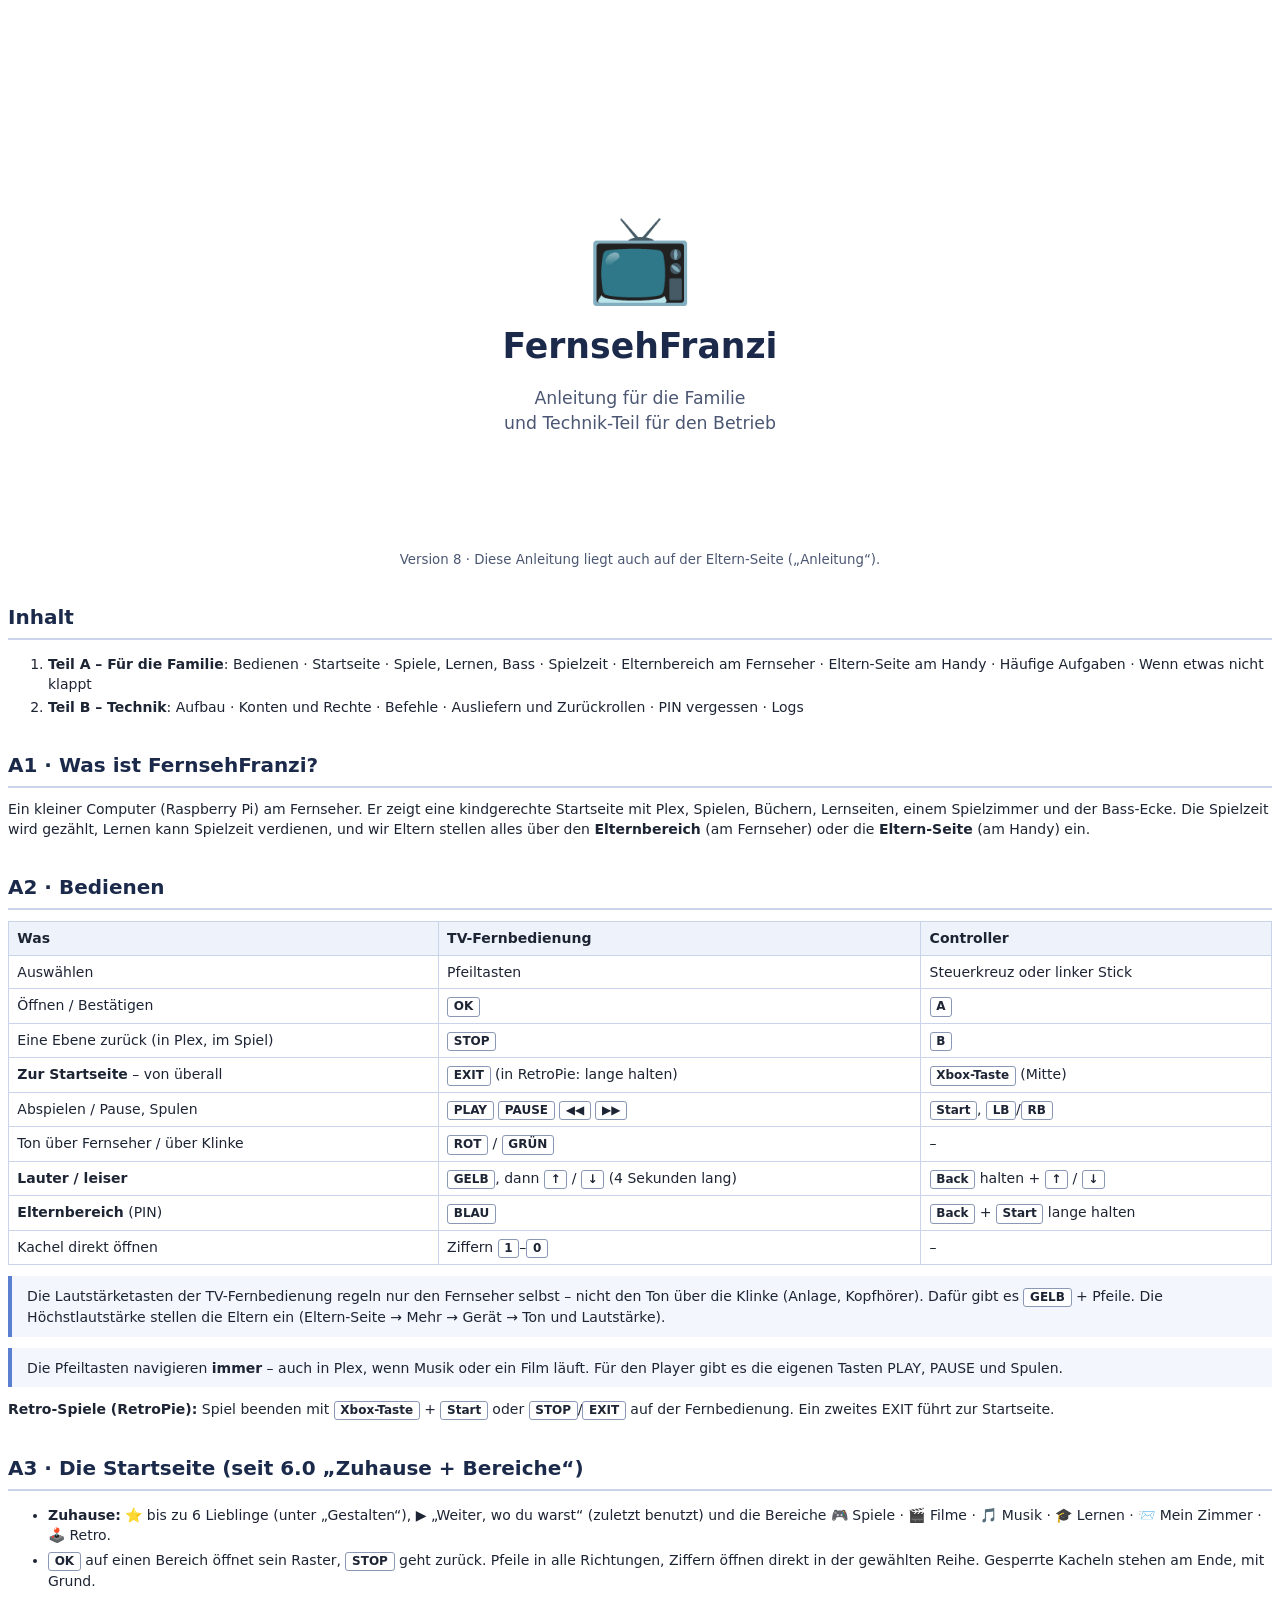
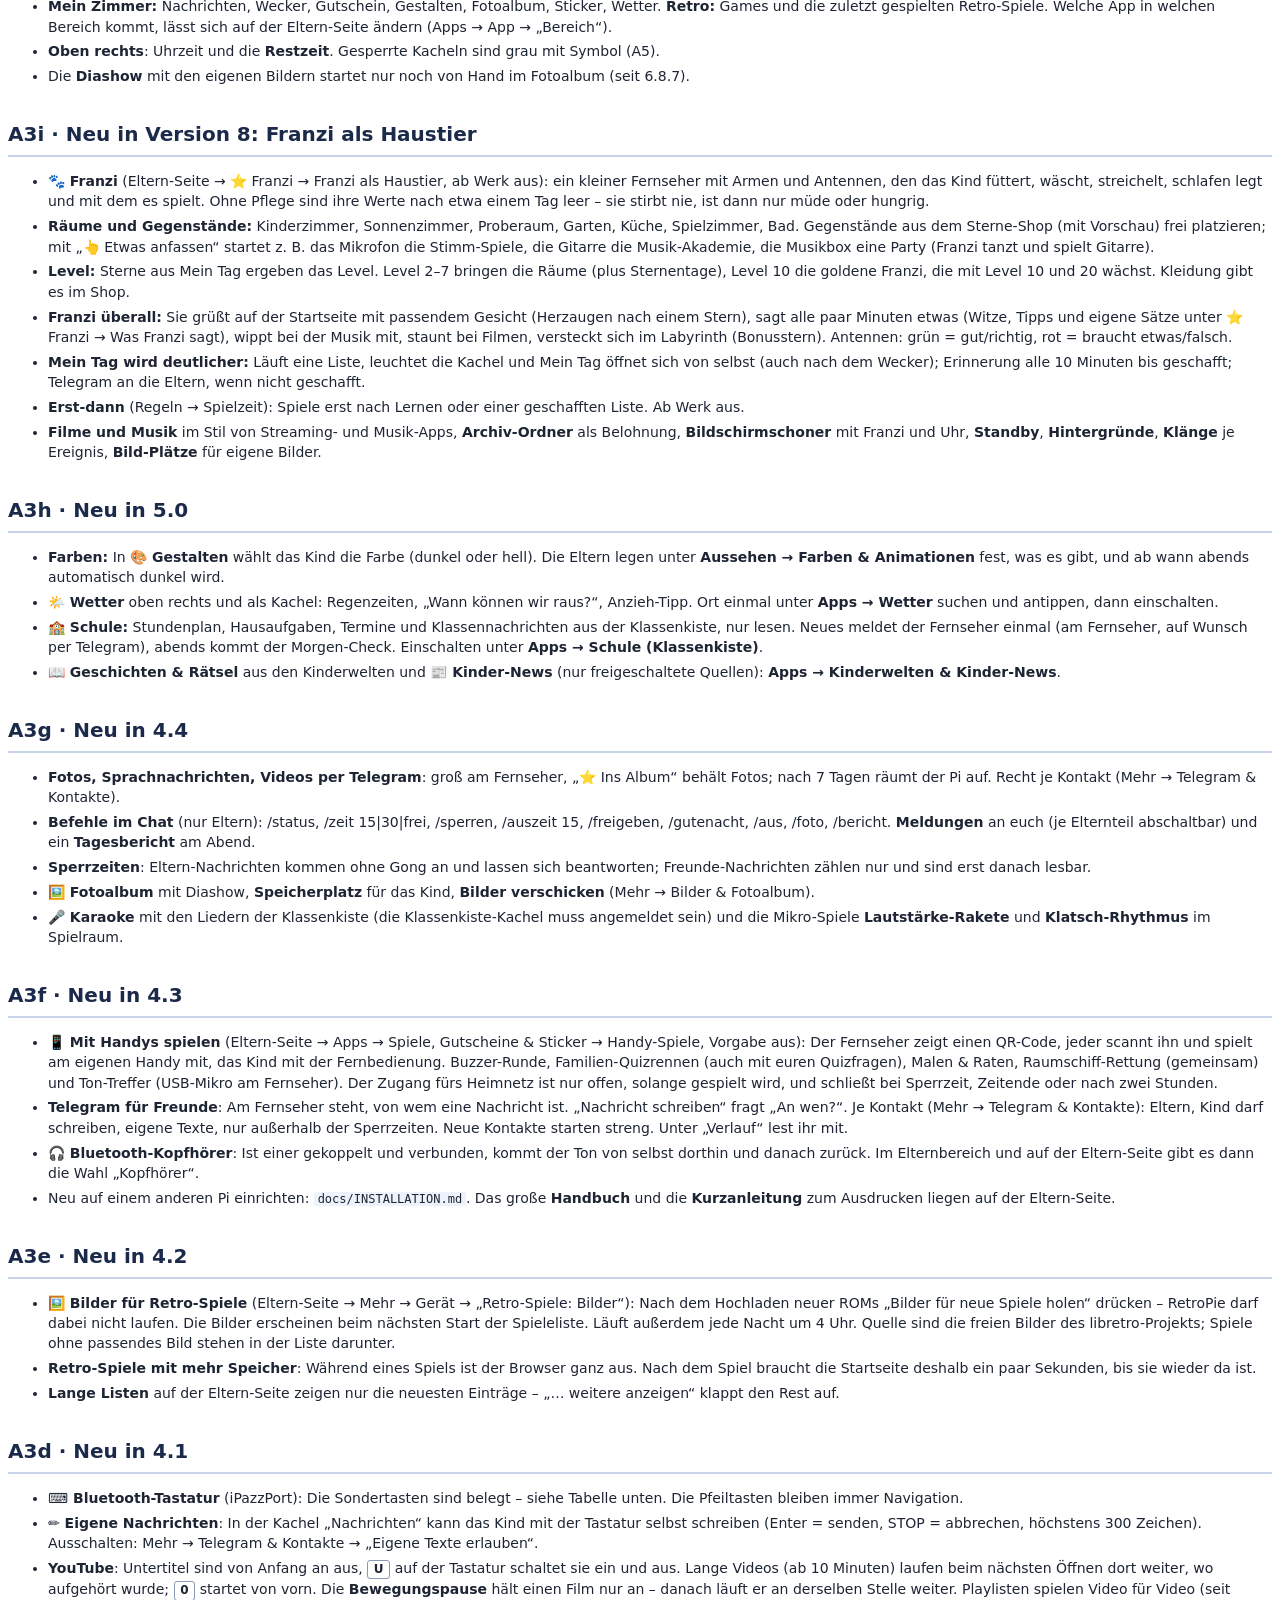
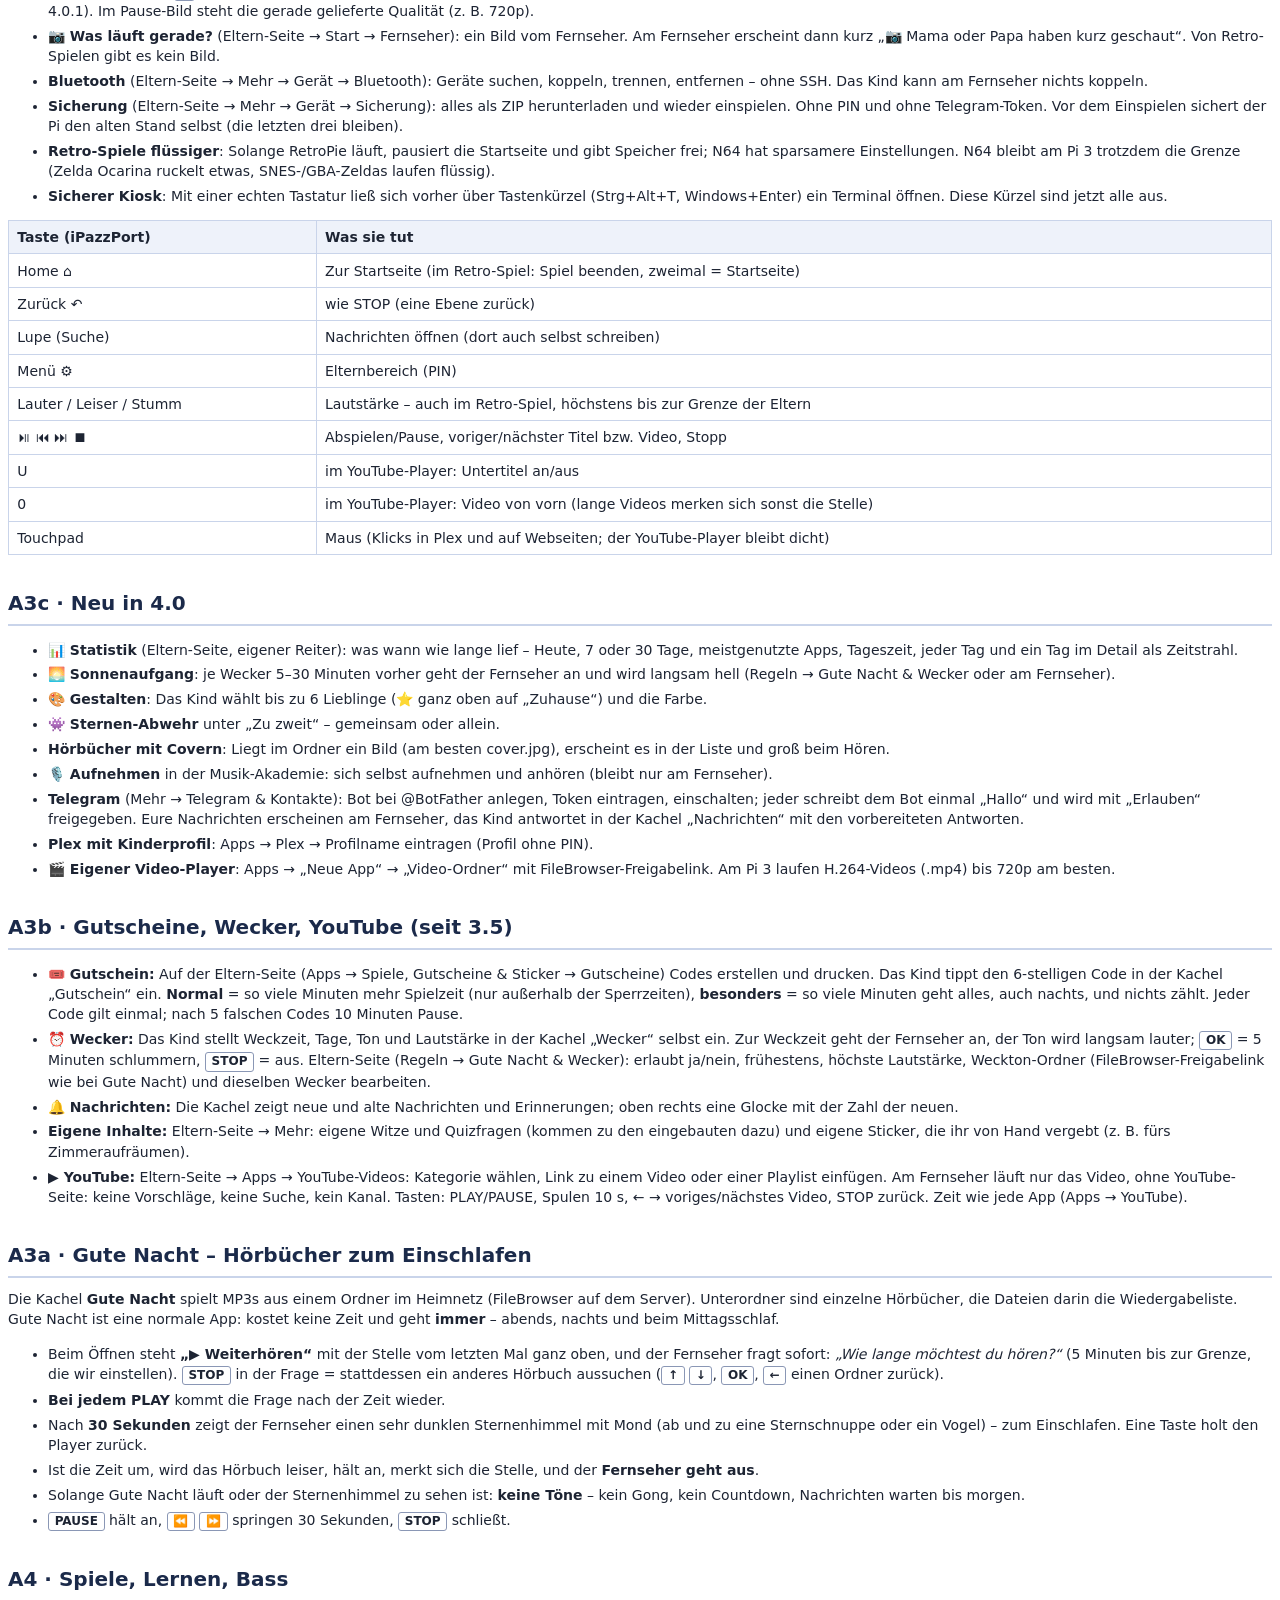
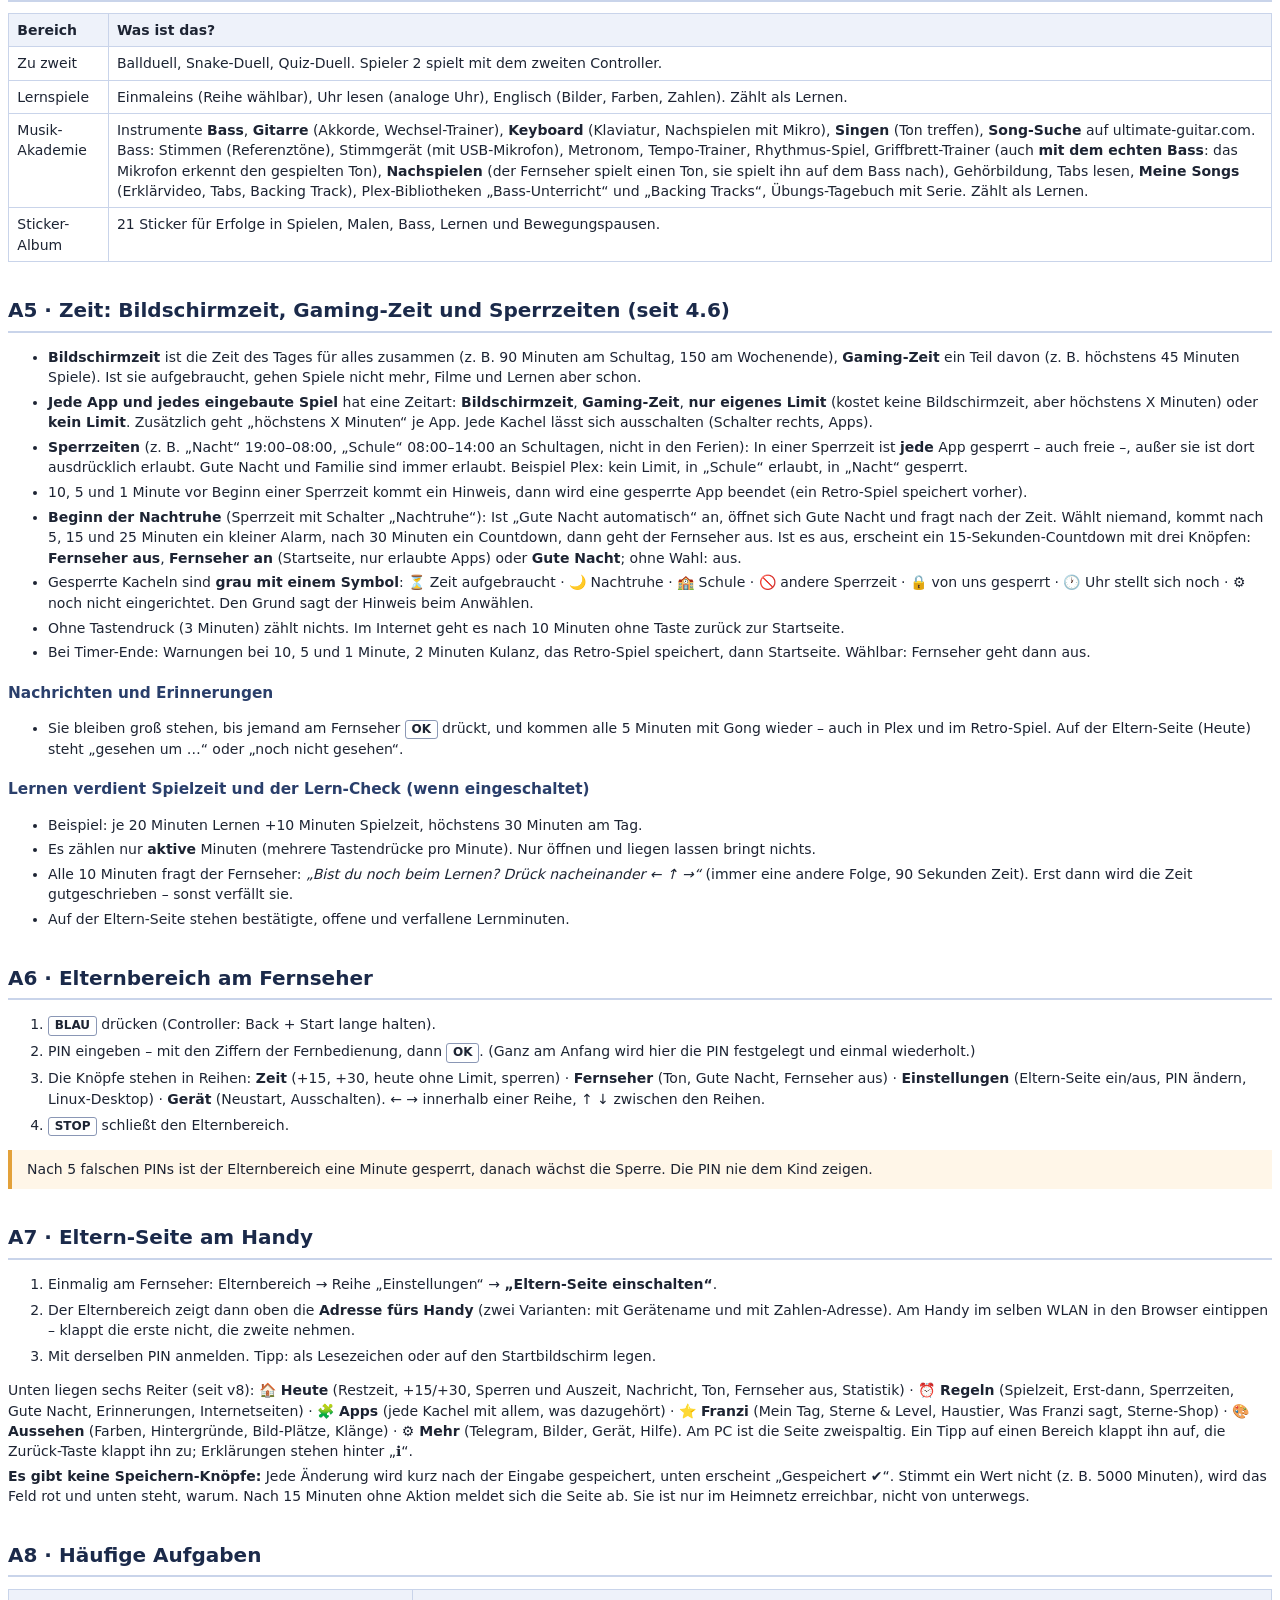
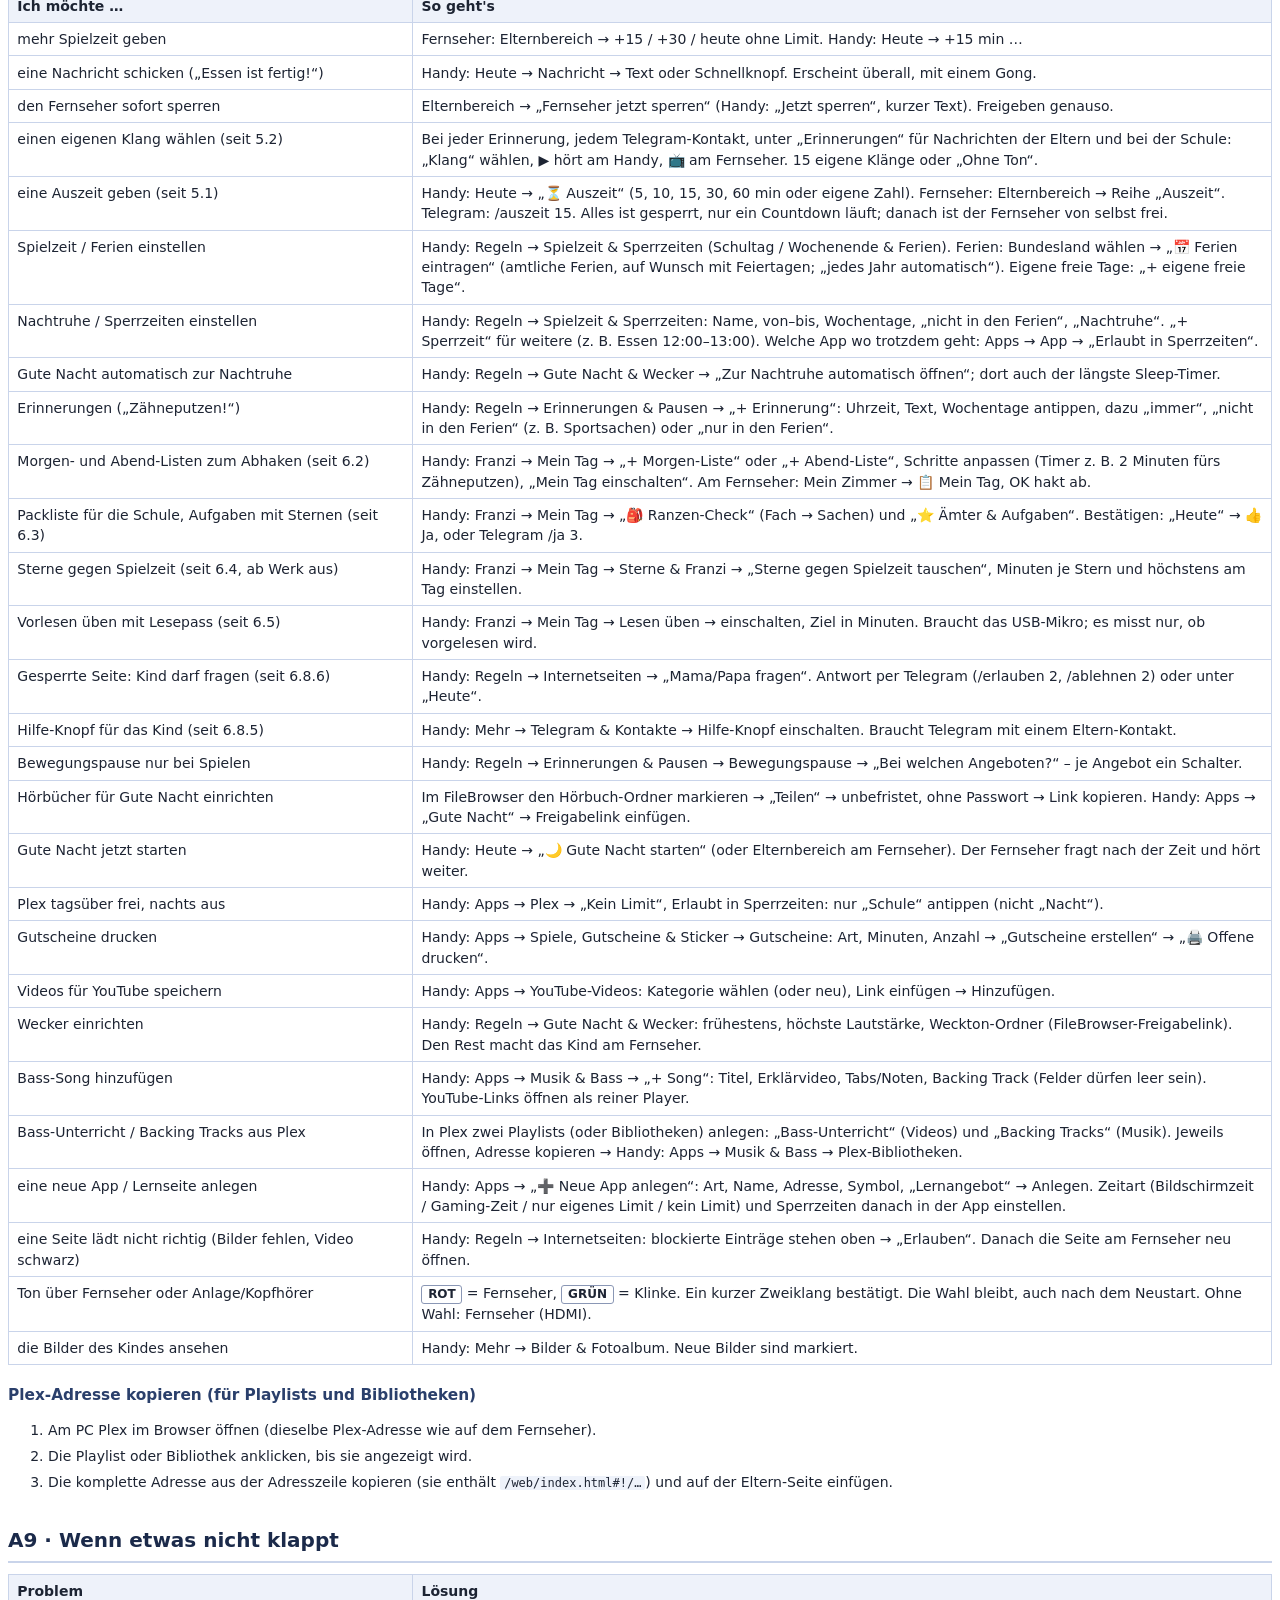
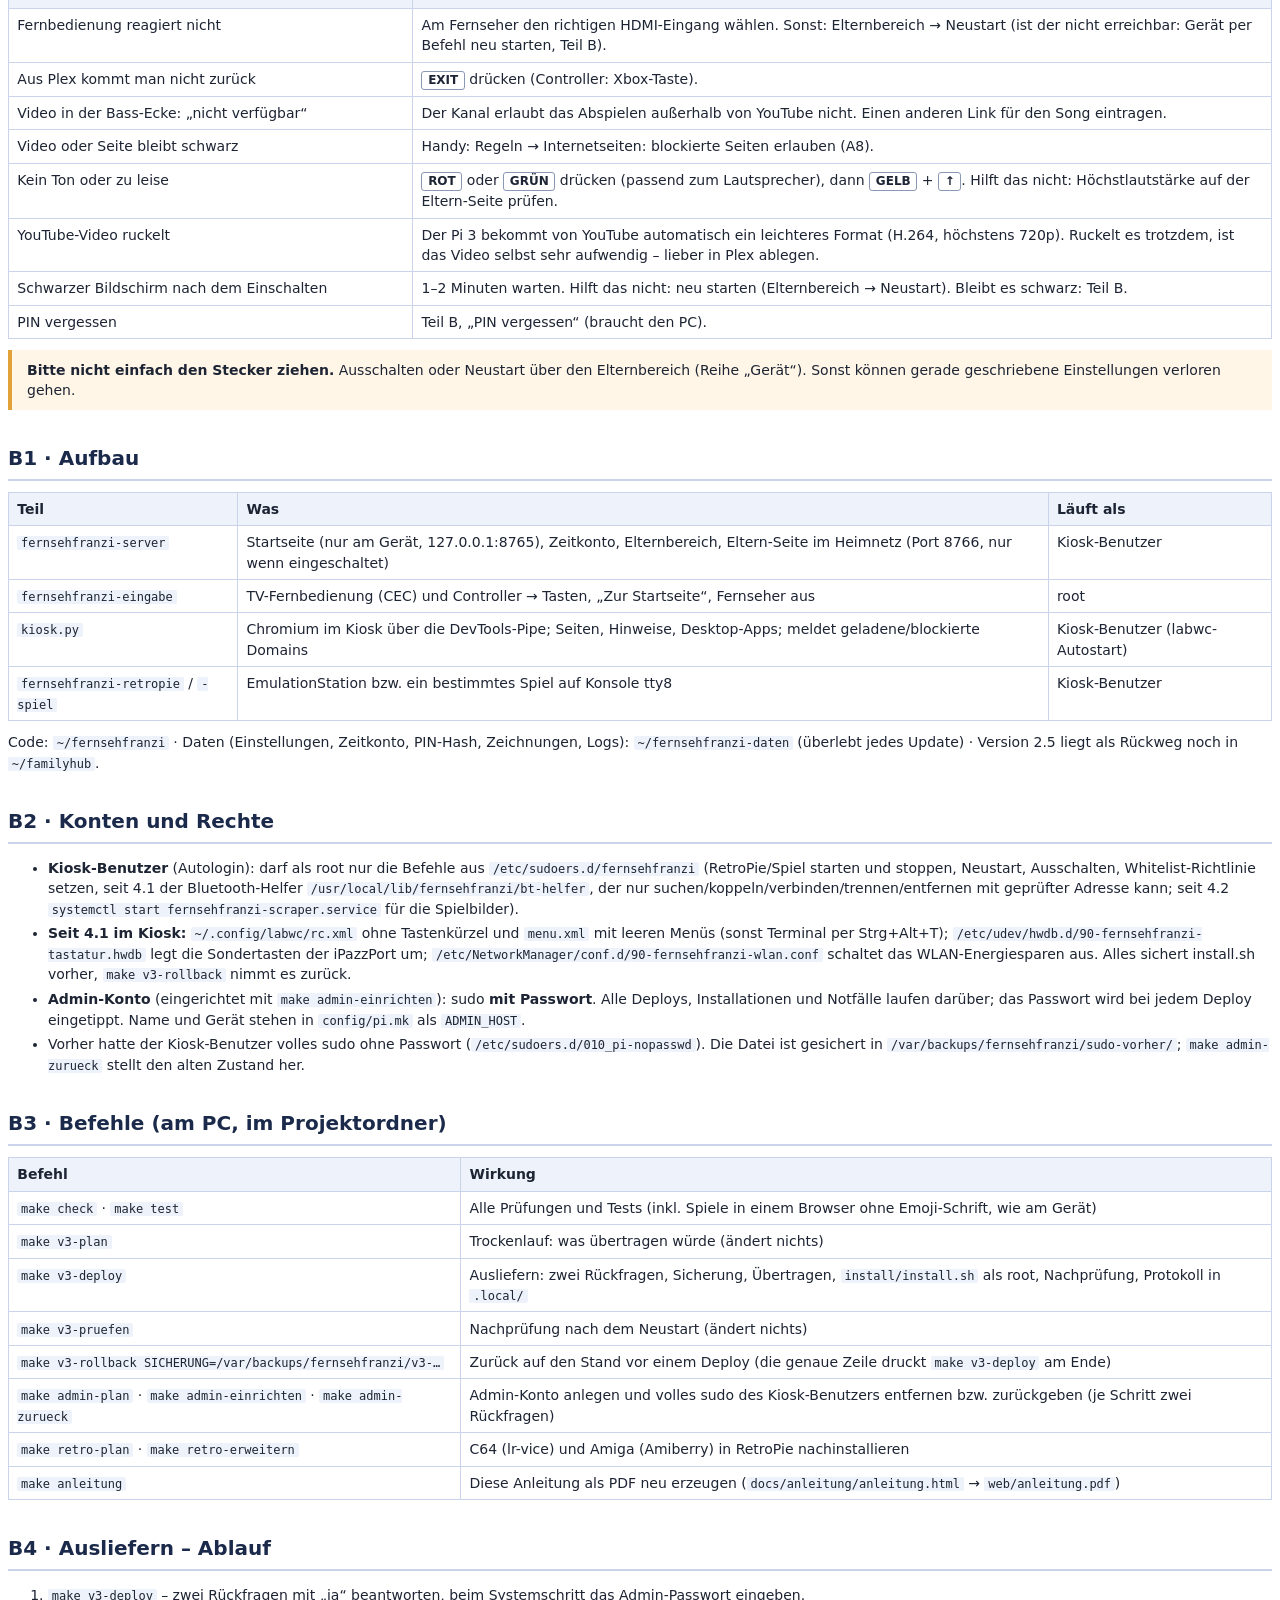
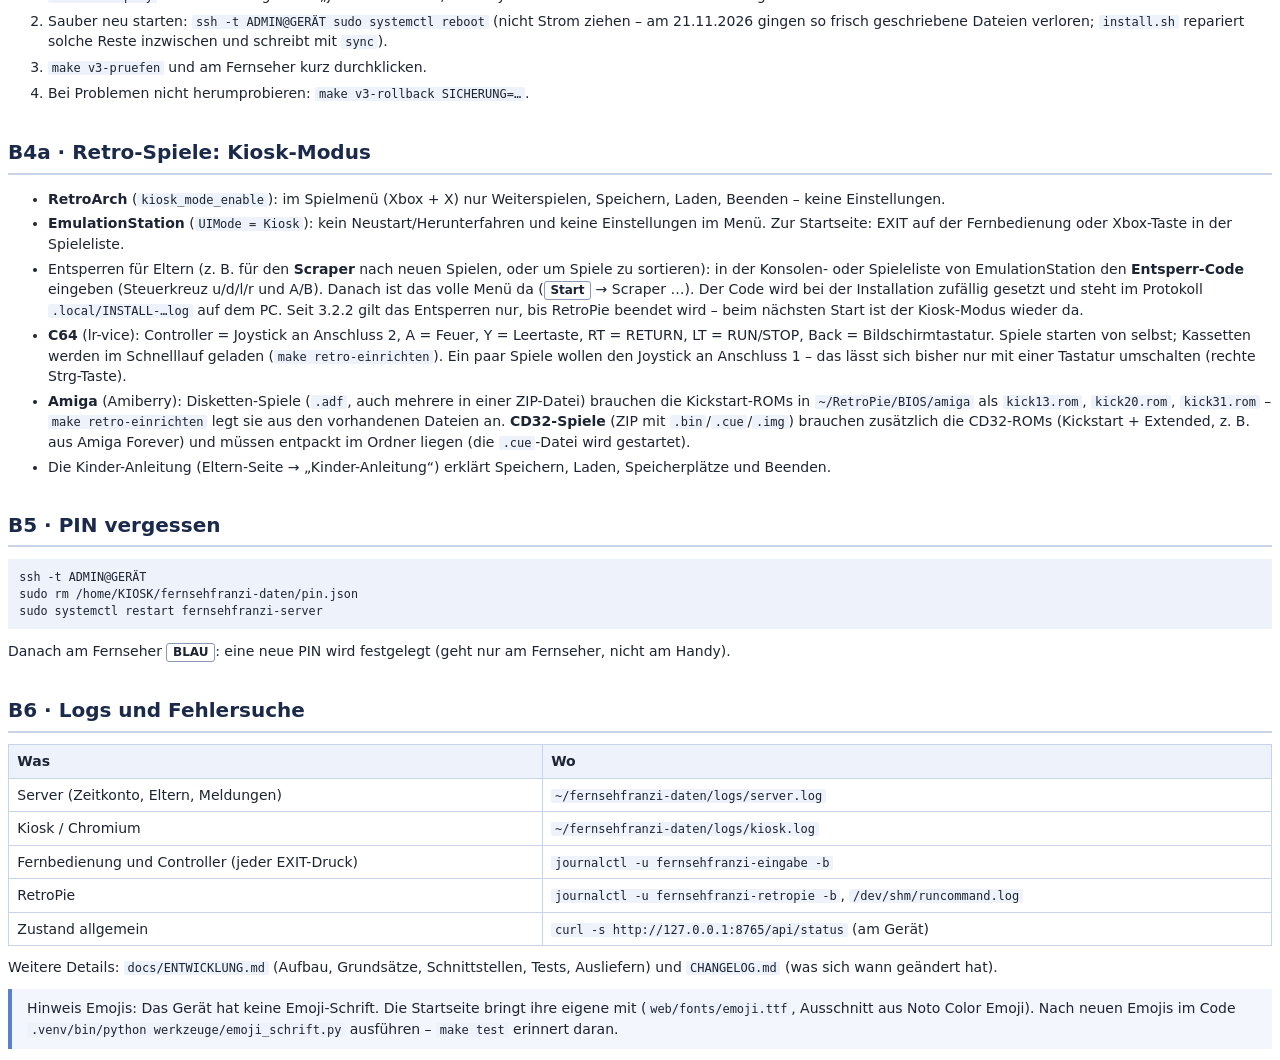
==== commit 27d0e279: "FernsehFranzi 8.0.0" ====
--- a/docs/anleitung/anleitung.html
+++ b/docs/anleitung/anleitung.html
@@ -32,7 +32,7 @@
   <div class="gross">📺</div>
   <h1>FernsehFranzi</h1>
   <p>Anleitung für die Familie<br>und Technik-Teil für den Betrieb</p>
-  <p style="font-size:10pt;margin-top:30mm">Version 6.0 · Diese Anleitung liegt auch auf der Eltern-Seite („Anleitung“).</p>
+  <p style="font-size:10pt;margin-top:30mm">Version 8 · Diese Anleitung liegt auch auf der Eltern-Seite („Anleitung“).</p>
 </div>
 
 <h2>Inhalt</h2>
@@ -63,7 +63,7 @@
 </table>
 <div class="kasten">Die Lautstärketasten der TV-Fernbedienung regeln nur den Fernseher selbst – nicht den Ton über die Klinke
 (Anlage, Kopfhörer). Dafür gibt es <span class="taste">GELB</span> + Pfeile. Die Höchstlautstärke stellen die Eltern ein
-(Eltern-Seite → Gerät → Gerät & Ton → Ton und Lautstärke).</div>
+(Eltern-Seite → Mehr → Gerät → Ton und Lautstärke).</div>
 <div class="kasten">Die Pfeiltasten navigieren <b>immer</b> – auch in Plex, wenn Musik oder ein Film läuft. Für den Player gibt es die
 eigenen Tasten PLAY, PAUSE und Spulen.</div>
 <p><b>Retro-Spiele (RetroPie):</b> Spiel beenden mit <span class="taste">Xbox-Taste</span> + <span class="taste">Start</span>
@@ -76,46 +76,65 @@
   <li><span class="taste">OK</span> auf einen Bereich öffnet sein Raster, <span class="taste">STOP</span> geht zurück. Pfeile in alle
       Richtungen, Ziffern öffnen direkt in der gewählten Reihe. Gesperrte Kacheln stehen am Ende, mit Grund.</li>
   <li><b>Mein Zimmer:</b> Nachrichten, Wecker, Gutschein, Gestalten, Fotoalbum, Sticker, Wetter. <b>Retro:</b> Games und die zuletzt gespielten Retro-Spiele.
-      Welche App in welchen Bereich kommt, lässt sich auf der Eltern-Seite ändern (Inhalte → Apps & Kacheln → App → „Bereich“).</li>
+      Welche App in welchen Bereich kommt, lässt sich auf der Eltern-Seite ändern (Apps → App → „Bereich“).</li>
   <li><b>Oben rechts</b>: Uhrzeit und die <b>Restzeit</b>. Gesperrte Kacheln sind grau mit Symbol (A5).</li>
-  <li>Nach 5 Minuten ohne Taste zeigt der Fernseher die eigenen Bilder als <b>Bildschirmschoner</b>.</li>
-</ul>
-
+  <li>Die <b>Diashow</b> mit den eigenen Bildern startet nur noch von Hand im Fotoalbum (seit 6.8.7).</li>
+</ul>
+
+<h2>A3i · Neu in Version 8: Franzi als Haustier</h2>
+<ul>
+  <li><b>🐾 Franzi</b> (Eltern-Seite → ⭐ Franzi → Franzi als Haustier, ab Werk aus): ein kleiner Fernseher mit Armen und
+      Antennen, den das Kind füttert, wäscht, streichelt, schlafen legt und mit dem es spielt. Ohne Pflege sind ihre Werte
+      nach etwa einem Tag leer – sie stirbt nie, ist dann nur müde oder hungrig.</li>
+  <li><b>Räume und Gegenstände:</b> Kinderzimmer, Sonnenzimmer, Proberaum, Garten, Küche, Spielzimmer, Bad. Gegenstände aus
+      dem Sterne-Shop (mit Vorschau) frei platzieren; mit „👆 Etwas anfassen“ startet z. B. das Mikrofon die Stimm-Spiele, die
+      Gitarre die Musik-Akademie, die Musikbox eine Party (Franzi tanzt und spielt Gitarre).</li>
+  <li><b>Level:</b> Sterne aus Mein Tag ergeben das Level. Level 2–7 bringen die Räume (plus Sternentage), Level 10 die goldene
+      Franzi, die mit Level 10 und 20 wächst. Kleidung gibt es im Shop.</li>
+  <li><b>Franzi überall:</b> Sie grüßt auf der Startseite mit passendem Gesicht (Herzaugen nach einem Stern), sagt alle
+      paar Minuten etwas (Witze, Tipps und eigene Sätze unter ⭐ Franzi → Was Franzi sagt), wippt bei der Musik mit, staunt
+      bei Filmen, versteckt sich im Labyrinth (Bonusstern). Antennen: grün = gut/richtig, rot = braucht etwas/falsch.</li>
+  <li><b>Mein Tag wird deutlicher:</b> Läuft eine Liste, leuchtet die Kachel und Mein Tag öffnet sich von selbst (auch nach dem
+      Wecker); Erinnerung alle 10 Minuten bis geschafft; Telegram an die Eltern, wenn nicht geschafft.</li>
+  <li><b>Erst-dann</b> (Regeln → Spielzeit): Spiele erst nach Lernen oder einer geschafften Liste. Ab Werk aus.</li>
+  <li><b>Filme und Musik</b> im Stil von Streaming- und Musik-Apps, <b>Archiv-Ordner</b> als Belohnung, <b>Bildschirmschoner</b>
+      mit Franzi und Uhr, <b>Standby</b>, <b>Hintergründe</b>, <b>Klänge</b> je Ereignis, <b>Bild-Plätze</b> für eigene Bilder.</li>
+</ul>
 <h2>A3h · Neu in 5.0</h2>
 <ul>
   <li><b>Farben:</b> In <b>🎨 Gestalten</b> wählt das Kind die Farbe (dunkel oder hell). Die Eltern legen unter
-      <b>Inhalte → Farben</b> fest, was es gibt, und ab wann abends automatisch dunkel wird.</li>
+      <b>Aussehen → Farben &amp; Animationen</b> fest, was es gibt, und ab wann abends automatisch dunkel wird.</li>
   <li><b>🌤️ Wetter</b> oben rechts und als Kachel: Regenzeiten, „Wann können wir raus?“, Anzieh-Tipp. Ort einmal unter
-      <b>Inhalte → Wetter</b> suchen und antippen, dann einschalten.</li>
+      <b>Apps → Wetter</b> suchen und antippen, dann einschalten.</li>
   <li><b>🏫 Schule:</b> Stundenplan, Hausaufgaben, Termine und Klassennachrichten aus der Klassenkiste, nur lesen. Neues
       meldet der Fernseher einmal (am Fernseher, auf Wunsch per Telegram), abends kommt der Morgen-Check.
-      Einschalten unter <b>Inhalte → Schule (Klassenkiste)</b>.</li>
+      Einschalten unter <b>Apps → Schule (Klassenkiste)</b>.</li>
   <li><b>📖 Geschichten &amp; Rätsel</b> aus den Kinderwelten und <b>📰 Kinder-News</b> (nur freigeschaltete Quellen):
-      <b>Inhalte → Kinderwelten &amp; Kinder-News</b>.</li>
+      <b>Apps → Kinderwelten &amp; Kinder-News</b>.</li>
 </ul>
 
 <h2>A3g · Neu in 4.4</h2>
 <ul>
   <li><b>Fotos, Sprachnachrichten, Videos per Telegram</b>: groß am Fernseher, „⭐ Ins Album“ behält Fotos; nach 7 Tagen räumt
-      der Pi auf. Recht je Kontakt (Familie → Telegram & Kontakte).</li>
+      der Pi auf. Recht je Kontakt (Mehr → Telegram & Kontakte).</li>
   <li><b>Befehle im Chat</b> (nur Eltern): /status, /zeit 15|30|frei, /sperren, /auszeit 15, /freigeben, /gutenacht, /aus, /foto, /bericht.
       <b>Meldungen</b> an euch (je Elternteil abschaltbar) und ein <b>Tagesbericht</b> am Abend.</li>
   <li><b>Sperrzeiten</b>: Eltern-Nachrichten kommen ohne Gong an und lassen sich beantworten; Freunde-Nachrichten zählen nur und
       sind erst danach lesbar.</li>
-  <li><b>🖼️ Fotoalbum</b> mit Bildschirmschoner, <b>Speicherplatz</b> für das Kind, <b>Bilder verschicken</b>
-      (Familie → Bilder & Fotoalbum).</li>
+  <li><b>🖼️ Fotoalbum</b> mit Diashow, <b>Speicherplatz</b> für das Kind, <b>Bilder verschicken</b>
+      (Mehr → Bilder & Fotoalbum).</li>
   <li><b>🎤 Karaoke</b> mit den Liedern der Klassenkiste (die Klassenkiste-Kachel muss angemeldet sein) und die Mikro-Spiele
       <b>Lautstärke-Rakete</b> und <b>Klatsch-Rhythmus</b> im Spielraum.</li>
 </ul>
 
 <h2>A3f · Neu in 4.3</h2>
 <ul>
-  <li><b>📱 Mit Handys spielen</b> (Eltern-Seite → Inhalte → Spiele, Gutscheine & Sticker → Handy-Spiele, Vorgabe aus): Der Fernseher zeigt einen QR-Code, jeder
+  <li><b>📱 Mit Handys spielen</b> (Eltern-Seite → Apps → Spiele, Gutscheine & Sticker → Handy-Spiele, Vorgabe aus): Der Fernseher zeigt einen QR-Code, jeder
       scannt ihn und spielt am eigenen Handy mit, das Kind mit der Fernbedienung. Buzzer-Runde, Familien-Quizrennen (auch mit
       euren Quizfragen), Malen &amp; Raten, Raumschiff-Rettung (gemeinsam) und Ton-Treffer (USB-Mikro am Fernseher). Der Zugang
       fürs Heimnetz ist nur offen, solange gespielt wird, und schließt bei Sperrzeit, Zeitende oder nach zwei Stunden.</li>
   <li><b>Telegram für Freunde</b>: Am Fernseher steht, von wem eine Nachricht ist. „Nachricht schreiben“ fragt „An wen?“. Je
-      Kontakt (Familie → Telegram & Kontakte): Eltern, Kind darf schreiben, eigene Texte, nur außerhalb der Sperrzeiten. Neue Kontakte
+      Kontakt (Mehr → Telegram & Kontakte): Eltern, Kind darf schreiben, eigene Texte, nur außerhalb der Sperrzeiten. Neue Kontakte
       starten streng. Unter „Verlauf“ lest ihr mit.</li>
   <li><b>🎧 Bluetooth-Kopfhörer</b>: Ist einer gekoppelt und verbunden, kommt der Ton von selbst dorthin und danach zurück.
       Im Elternbereich und auf der Eltern-Seite gibt es dann die Wahl „Kopfhörer“.</li>
@@ -125,7 +144,7 @@
 
 <h2>A3e · Neu in 4.2</h2>
 <ul>
-  <li><b>🖼️ Bilder für Retro-Spiele</b> (Eltern-Seite → Gerät → Gerät & Ton → „Retro-Spiele: Bilder“): Nach dem Hochladen neuer ROMs
+  <li><b>🖼️ Bilder für Retro-Spiele</b> (Eltern-Seite → Mehr → Gerät → „Retro-Spiele: Bilder“): Nach dem Hochladen neuer ROMs
       „Bilder für neue Spiele holen“ drücken – RetroPie darf dabei nicht laufen. Die Bilder erscheinen beim nächsten Start der
       Spieleliste. Läuft außerdem jede Nacht um 4 Uhr. Quelle sind die freien Bilder des libretro-Projekts; Spiele ohne
       passendes Bild stehen in der Liste darunter.</li>
@@ -139,14 +158,14 @@
   <li><b>⌨️ Bluetooth-Tastatur</b> (iPazzPort): Die Sondertasten sind belegt – siehe Tabelle unten. Die Pfeiltasten bleiben
       immer Navigation.</li>
   <li><b>✏️ Eigene Nachrichten</b>: In der Kachel „Nachrichten“ kann das Kind mit der Tastatur selbst schreiben
-      (Enter = senden, STOP = abbrechen, höchstens 300 Zeichen). Ausschalten: Familie → Telegram & Kontakte → „Eigene Texte erlauben“.</li>
+      (Enter = senden, STOP = abbrechen, höchstens 300 Zeichen). Ausschalten: Mehr → Telegram & Kontakte → „Eigene Texte erlauben“.</li>
   <li><b>YouTube</b>: Untertitel sind von Anfang an aus, <span class="taste">U</span> auf der Tastatur schaltet sie ein und aus. Lange Videos (ab 10 Minuten) laufen beim nächsten Öffnen dort weiter, wo aufgehört wurde; <span class="taste">0</span> startet von vorn. Die <b>Bewegungspause</b> hält einen Film nur an – danach läuft er an derselben Stelle weiter.
       Playlisten spielen Video für Video (seit 4.0.1). Im Pause-Bild steht die gerade gelieferte Qualität (z. B. 720p).</li>
   <li><b>📷 Was läuft gerade?</b> (Eltern-Seite → Start → Fernseher): ein Bild vom Fernseher. Am Fernseher erscheint dann kurz
       „📷 Mama oder Papa haben kurz geschaut“. Von Retro-Spielen gibt es kein Bild.</li>
-  <li><b>Bluetooth</b> (Eltern-Seite → Gerät → Gerät & Ton → Bluetooth): Geräte suchen, koppeln, trennen, entfernen – ohne SSH. Das Kind kann
+  <li><b>Bluetooth</b> (Eltern-Seite → Mehr → Gerät → Bluetooth): Geräte suchen, koppeln, trennen, entfernen – ohne SSH. Das Kind kann
       am Fernseher nichts koppeln.</li>
-  <li><b>Sicherung</b> (Eltern-Seite → Gerät → Gerät & Ton → Sicherung): alles als ZIP herunterladen und wieder einspielen. Ohne PIN und ohne
+  <li><b>Sicherung</b> (Eltern-Seite → Mehr → Gerät → Sicherung): alles als ZIP herunterladen und wieder einspielen. Ohne PIN und ohne
       Telegram-Token. Vor dem Einspielen sichert der Pi den alten Stand selbst (die letzten drei bleiben).</li>
   <li><b>Retro-Spiele flüssiger</b>: Solange RetroPie läuft, pausiert die Startseite und gibt Speicher frei; N64 hat
       sparsamere Einstellungen. N64 bleibt am Pi 3 trotzdem die Grenze (Zelda Ocarina ruckelt etwas, SNES-/GBA-Zeldas laufen flüssig).</li>
@@ -170,35 +189,35 @@
 <ul>
   <li><b>📊 Statistik</b> (Eltern-Seite, eigener Reiter): was wann wie lange lief – Heute, 7 oder 30 Tage, meistgenutzte Apps,
       Tageszeit, jeder Tag und ein Tag im Detail als Zeitstrahl.</li>
-  <li><b>🌅 Sonnenaufgang</b>: je Wecker 5–30 Minuten vorher geht der Fernseher an und wird langsam hell (Zeit → Gute Nacht & Wecker oder am Fernseher).</li>
+  <li><b>🌅 Sonnenaufgang</b>: je Wecker 5–30 Minuten vorher geht der Fernseher an und wird langsam hell (Regeln → Gute Nacht & Wecker oder am Fernseher).</li>
   <li><b>🎨 Gestalten</b>: Das Kind wählt bis zu 6 Lieblinge (⭐ ganz oben auf „Zuhause“) und die Farbe.</li>
   <li><b>👾 Sternen-Abwehr</b> unter „Zu zweit“ – gemeinsam oder allein.</li>
   <li><b>Hörbücher mit Covern</b>: Liegt im Ordner ein Bild (am besten cover.jpg), erscheint es in der Liste und groß beim Hören.</li>
   <li><b>🎙️ Aufnehmen</b> in der Musik-Akademie: sich selbst aufnehmen und anhören (bleibt nur am Fernseher).</li>
-  <li><b>Telegram</b> (Familie → Telegram & Kontakte): Bot bei @BotFather anlegen, Token eintragen, einschalten; jeder schreibt dem Bot einmal
+  <li><b>Telegram</b> (Mehr → Telegram & Kontakte): Bot bei @BotFather anlegen, Token eintragen, einschalten; jeder schreibt dem Bot einmal
       „Hallo“ und wird mit „Erlauben“ freigegeben. Eure Nachrichten erscheinen am Fernseher, das Kind antwortet in der
       Kachel „Nachrichten“ mit den vorbereiteten Antworten.</li>
-  <li><b>Plex mit Kinderprofil</b>: Inhalte → Apps & Kacheln → Plex → Profilname eintragen (Profil ohne PIN).</li>
-  <li><b>🎬 Eigener Video-Player</b>: Inhalte → Apps & Kacheln → „Neue App“ → „Video-Ordner“ mit FileBrowser-Freigabelink. Am Pi 3 laufen
+  <li><b>Plex mit Kinderprofil</b>: Apps → Plex → Profilname eintragen (Profil ohne PIN).</li>
+  <li><b>🎬 Eigener Video-Player</b>: Apps → „Neue App“ → „Video-Ordner“ mit FileBrowser-Freigabelink. Am Pi 3 laufen
       H.264-Videos (.mp4) bis 720p am besten.</li>
 </ul>
 
 <h2>A3b · Gutscheine, Wecker, YouTube (seit 3.5)</h2>
 <ul>
-  <li><b>🎟️ Gutschein:</b> Auf der Eltern-Seite (Inhalte → Spiele, Gutscheine & Sticker → Gutscheine) Codes erstellen und drucken. Das Kind tippt den 6-stelligen Code
+  <li><b>🎟️ Gutschein:</b> Auf der Eltern-Seite (Apps → Spiele, Gutscheine & Sticker → Gutscheine) Codes erstellen und drucken. Das Kind tippt den 6-stelligen Code
       in der Kachel „Gutschein“ ein. <b>Normal</b> = so viele Minuten mehr Spielzeit (nur außerhalb der Sperrzeiten),
       <b>besonders</b> = so viele Minuten geht alles, auch nachts, und nichts zählt. Jeder Code gilt einmal; nach 5 falschen
       Codes 10 Minuten Pause.</li>
   <li><b>⏰ Wecker:</b> Das Kind stellt Weckzeit, Tage, Ton und Lautstärke in der Kachel „Wecker“ selbst ein. Zur Weckzeit geht
       der Fernseher an, der Ton wird langsam lauter; <span class="taste">OK</span> = 5 Minuten schlummern,
-      <span class="taste">STOP</span> = aus. Eltern-Seite (Zeit → Gute Nacht & Wecker): erlaubt ja/nein, frühestens, höchste Lautstärke,
+      <span class="taste">STOP</span> = aus. Eltern-Seite (Regeln → Gute Nacht & Wecker): erlaubt ja/nein, frühestens, höchste Lautstärke,
       Weckton-Ordner (FileBrowser-Freigabelink wie bei Gute Nacht) und dieselben Wecker bearbeiten.</li>
   <li><b>🔔 Nachrichten:</b> Die Kachel zeigt neue und alte Nachrichten und Erinnerungen; oben rechts eine Glocke mit der Zahl der neuen.</li>
   <li><b>Eigene Inhalte:</b> Eltern-Seite → Mehr: eigene Witze und Quizfragen (kommen zu den eingebauten dazu) und eigene Sticker,
       die ihr von Hand vergebt (z. B. fürs Zimmeraufräumen).</li>
-  <li><b>▶️ YouTube:</b> Eltern-Seite → Inhalte → YouTube-Videos: Kategorie wählen, Link zu einem Video oder einer Playlist
+  <li><b>▶️ YouTube:</b> Eltern-Seite → Apps → YouTube-Videos: Kategorie wählen, Link zu einem Video oder einer Playlist
       einfügen. Am Fernseher läuft nur das Video, ohne YouTube-Seite: keine Vorschläge, keine Suche, kein Kanal. Tasten:
-      PLAY/PAUSE, Spulen 10 s, ← → voriges/nächstes Video, STOP zurück. Zeit wie jede App (Inhalte → Apps & Kacheln → YouTube).</li>
+      PLAY/PAUSE, Spulen 10 s, ← → voriges/nächstes Video, STOP zurück. Zeit wie jede App (Apps → YouTube).</li>
 </ul>
 
 <h2>A3a · Gute Nacht – Hörbücher zum Einschlafen</h2>
@@ -239,7 +258,7 @@
       Filme und Lernen aber schon.</li>
   <li><b>Jede App und jedes eingebaute Spiel</b> hat eine Zeitart: <b>Bildschirmzeit</b>, <b>Gaming-Zeit</b>,
       <b>nur eigenes Limit</b> (kostet keine Bildschirmzeit, aber höchstens X Minuten) oder <b>kein Limit</b>. Zusätzlich geht
-      „höchstens X Minuten“ je App. Jede Kachel lässt sich ausschalten (Schalter rechts, Inhalte → Apps &amp; Kacheln).</li>
+      „höchstens X Minuten“ je App. Jede Kachel lässt sich ausschalten (Schalter rechts, Apps).</li>
   <li><b>Sperrzeiten</b> (z. B. „Nacht“ 19:00–08:00, „Schule“ 08:00–14:00 an Schultagen, nicht in den Ferien): In einer
       Sperrzeit ist <b>jede</b> App gesperrt – auch freie –, außer sie ist dort ausdrücklich erlaubt. Gute Nacht und Familie sind
       immer erlaubt. Beispiel Plex: kein Limit, in „Schule“ erlaubt, in „Nacht“ gesperrt.</li>
@@ -289,8 +308,10 @@
       Am Handy im selben WLAN in den Browser eintippen – klappt die erste nicht, die zweite nehmen.</li>
   <li>Mit derselben PIN anmelden. Tipp: als Lesezeichen oder auf den Startbildschirm legen.</li>
 </ol>
-<p>Unten liegen fünf Reiter (seit 6.0): <b>🏠 Heute</b> (Restzeit, +15/+30, Sperren und Auszeit, Nachricht, Ton, Fernseher aus,
-Statistik) · <b>⏰ Zeit</b> · <b>🧩 Inhalte</b> · <b>💬 Familie</b> · <b>🔧 Gerät</b>. Ein Tipp auf einen Bereich klappt ihn auf,
+<p>Unten liegen sechs Reiter (seit v8): <b>🏠 Heute</b> (Restzeit, +15/+30, Sperren und Auszeit, Nachricht, Ton, Fernseher aus,
+Statistik) · <b>⏰ Regeln</b> (Spielzeit, Erst-dann, Sperrzeiten, Gute Nacht, Erinnerungen, Internetseiten) · <b>🧩 Apps</b> (jede Kachel
+mit allem, was dazugehört) · <b>⭐ Franzi</b> (Mein Tag, Sterne &amp; Level, Haustier, Was Franzi sagt, Sterne-Shop) ·
+<b>🎨 Aussehen</b> (Farben, Hintergründe, Bild-Plätze, Klänge) · <b>⚙️ Mehr</b> (Telegram, Bilder, Gerät, Hilfe). Am PC ist die Seite zweispaltig. Ein Tipp auf einen Bereich klappt ihn auf,
 die Zurück-Taste klappt ihn zu; Erklärungen stehen hinter „ℹ️“.</p>
 <p><b>Es gibt keine Speichern-Knöpfe:</b> Jede Änderung wird kurz nach der Eingabe gespeichert, unten erscheint
 „Gespeichert ✔“. Stimmt ein Wert nicht (z. B. 5000 Minuten), wird das Feld rot und unten steht, warum.
@@ -304,30 +325,36 @@
   <tr><td>den Fernseher sofort sperren</td><td>Elternbereich → „Fernseher jetzt sperren“ (Handy: „Jetzt sperren“, kurzer Text). Freigeben genauso.</td></tr>
   <tr><td>einen eigenen Klang wählen (seit 5.2)</td><td>Bei jeder Erinnerung, jedem Telegram-Kontakt, unter „Erinnerungen“ für Nachrichten der Eltern und bei der Schule: „Klang“ wählen, ▶ hört am Handy, 📺 am Fernseher. 15 eigene Klänge oder „Ohne Ton“.</td></tr>
   <tr><td>eine Auszeit geben (seit 5.1)</td><td>Handy: Heute → „⏳ Auszeit“ (5, 10, 15, 30, 60 min oder eigene Zahl). Fernseher: Elternbereich → Reihe „Auszeit“. Telegram: /auszeit 15. Alles ist gesperrt, nur ein Countdown läuft; danach ist der Fernseher von selbst frei.</td></tr>
-  <tr><td>Spielzeit / Ferien einstellen</td><td>Handy: Zeit → Spielzeit & Sperrzeiten (Schultag / Wochenende &amp; Ferien). Ferien: Bundesland wählen → „📅 Ferien eintragen“ (amtliche Ferien, auf Wunsch mit Feiertagen; „jedes Jahr automatisch“). Eigene freie Tage: „+ eigene freie Tage“.</td></tr>
-  <tr><td>Nachtruhe / Sperrzeiten einstellen</td><td>Handy: Zeit → Spielzeit & Sperrzeiten: Name, von–bis, Wochentage, „nicht in den Ferien“,
-      „Nachtruhe“. „+ Sperrzeit“ für weitere (z. B. Essen 12:00–13:00). Welche App wo trotzdem geht: Inhalte → Apps & Kacheln → App → „Erlaubt in Sperrzeiten“.</td></tr>
-  <tr><td>Gute Nacht automatisch zur Nachtruhe</td><td>Handy: Zeit → Gute Nacht & Wecker → „Zur Nachtruhe automatisch öffnen“; dort auch der längste Sleep-Timer.</td></tr>
-  <tr><td>Erinnerungen („Zähneputzen!“)</td><td>Handy: Zeit → Erinnerungen & Pausen → „+ Erinnerung“: Uhrzeit, Text, Wochentage antippen, dazu „immer“, „nicht in den Ferien“ (z. B. Sportsachen) oder „nur in den Ferien“.</td></tr>
-  <tr><td>Bewegungspause nur bei Spielen</td><td>Handy: Zeit → Erinnerungen & Pausen → Bewegungspause → „Bei welchen Angeboten?“ – je Angebot ein Schalter.</td></tr>
+  <tr><td>Spielzeit / Ferien einstellen</td><td>Handy: Regeln → Spielzeit & Sperrzeiten (Schultag / Wochenende &amp; Ferien). Ferien: Bundesland wählen → „📅 Ferien eintragen“ (amtliche Ferien, auf Wunsch mit Feiertagen; „jedes Jahr automatisch“). Eigene freie Tage: „+ eigene freie Tage“.</td></tr>
+  <tr><td>Nachtruhe / Sperrzeiten einstellen</td><td>Handy: Regeln → Spielzeit & Sperrzeiten: Name, von–bis, Wochentage, „nicht in den Ferien“,
+      „Nachtruhe“. „+ Sperrzeit“ für weitere (z. B. Essen 12:00–13:00). Welche App wo trotzdem geht: Apps → App → „Erlaubt in Sperrzeiten“.</td></tr>
+  <tr><td>Gute Nacht automatisch zur Nachtruhe</td><td>Handy: Regeln → Gute Nacht & Wecker → „Zur Nachtruhe automatisch öffnen“; dort auch der längste Sleep-Timer.</td></tr>
+  <tr><td>Erinnerungen („Zähneputzen!“)</td><td>Handy: Regeln → Erinnerungen & Pausen → „+ Erinnerung“: Uhrzeit, Text, Wochentage antippen, dazu „immer“, „nicht in den Ferien“ (z. B. Sportsachen) oder „nur in den Ferien“.</td></tr>
+  <tr><td>Morgen- und Abend-Listen zum Abhaken (seit 6.2)</td><td>Handy: Franzi → Mein Tag → „+ Morgen-Liste“ oder „+ Abend-Liste“, Schritte anpassen (Timer z. B. 2 Minuten fürs Zähneputzen), „Mein Tag einschalten“. Am Fernseher: Mein Zimmer → 📋 Mein Tag, OK hakt ab.</td></tr>
+  <tr><td>Packliste für die Schule, Aufgaben mit Sternen (seit 6.3)</td><td>Handy: Franzi → Mein Tag → „🎒 Ranzen-Check“ (Fach → Sachen) und „⭐ Ämter & Aufgaben“. Bestätigen: „Heute“ → 👍 Ja, oder Telegram /ja 3.</td></tr>
+  <tr><td>Sterne gegen Spielzeit (seit 6.4, ab Werk aus)</td><td>Handy: Franzi → Mein Tag → Sterne & Franzi → „Sterne gegen Spielzeit tauschen“, Minuten je Stern und höchstens am Tag einstellen.</td></tr>
+  <tr><td>Vorlesen üben mit Lesepass (seit 6.5)</td><td>Handy: Franzi → Mein Tag → Lesen üben → einschalten, Ziel in Minuten. Braucht das USB-Mikro; es misst nur, ob vorgelesen wird.</td></tr>
+  <tr><td>Gesperrte Seite: Kind darf fragen (seit 6.8.6)</td><td>Handy: Regeln → Internetseiten → „Mama/Papa fragen“. Antwort per Telegram (/erlauben 2, /ablehnen 2) oder unter „Heute“.</td></tr>
+  <tr><td>Hilfe-Knopf für das Kind (seit 6.8.5)</td><td>Handy: Mehr → Telegram & Kontakte → Hilfe-Knopf einschalten. Braucht Telegram mit einem Eltern-Kontakt.</td></tr>
+  <tr><td>Bewegungspause nur bei Spielen</td><td>Handy: Regeln → Erinnerungen & Pausen → Bewegungspause → „Bei welchen Angeboten?“ – je Angebot ein Schalter.</td></tr>
   <tr><td>Hörbücher für Gute Nacht einrichten</td><td>Im FileBrowser den Hörbuch-Ordner markieren → „Teilen“ → unbefristet, ohne Passwort → Link kopieren.
-      Handy: Inhalte → Apps & Kacheln → „Gute Nacht“ → Freigabelink einfügen.</td></tr>
+      Handy: Apps → „Gute Nacht“ → Freigabelink einfügen.</td></tr>
   <tr><td>Gute Nacht jetzt starten</td><td>Handy: Heute → „🌙 Gute Nacht starten“ (oder Elternbereich am Fernseher). Der Fernseher fragt nach der Zeit und hört weiter.</td></tr>
-  <tr><td>Plex tagsüber frei, nachts aus</td><td>Handy: Inhalte → Apps & Kacheln → Plex → „Kein Limit“, Erlaubt in Sperrzeiten: nur „Schule“ antippen (nicht „Nacht“).</td></tr>
-  <tr><td>Gutscheine drucken</td><td>Handy: Inhalte → Spiele, Gutscheine & Sticker → Gutscheine: Art, Minuten, Anzahl → „Gutscheine erstellen“ → „🖨️ Offene drucken“.</td></tr>
-  <tr><td>Videos für YouTube speichern</td><td>Handy: Inhalte → YouTube-Videos: Kategorie wählen (oder neu), Link einfügen → Hinzufügen.</td></tr>
-  <tr><td>Wecker einrichten</td><td>Handy: Zeit → Gute Nacht & Wecker: frühestens, höchste Lautstärke, Weckton-Ordner (FileBrowser-Freigabelink). Den Rest macht das Kind am Fernseher.</td></tr>
-  <tr><td>Bass-Song hinzufügen</td><td>Handy: Inhalte → Musik & Bass → „+ Song“: Titel, Erklärvideo, Tabs/Noten, Backing Track (Felder dürfen leer sein).
+  <tr><td>Plex tagsüber frei, nachts aus</td><td>Handy: Apps → Plex → „Kein Limit“, Erlaubt in Sperrzeiten: nur „Schule“ antippen (nicht „Nacht“).</td></tr>
+  <tr><td>Gutscheine drucken</td><td>Handy: Apps → Spiele, Gutscheine & Sticker → Gutscheine: Art, Minuten, Anzahl → „Gutscheine erstellen“ → „🖨️ Offene drucken“.</td></tr>
+  <tr><td>Videos für YouTube speichern</td><td>Handy: Apps → YouTube-Videos: Kategorie wählen (oder neu), Link einfügen → Hinzufügen.</td></tr>
+  <tr><td>Wecker einrichten</td><td>Handy: Regeln → Gute Nacht & Wecker: frühestens, höchste Lautstärke, Weckton-Ordner (FileBrowser-Freigabelink). Den Rest macht das Kind am Fernseher.</td></tr>
+  <tr><td>Bass-Song hinzufügen</td><td>Handy: Apps → Musik & Bass → „+ Song“: Titel, Erklärvideo, Tabs/Noten, Backing Track (Felder dürfen leer sein).
       YouTube-Links öffnen als reiner Player.</td></tr>
   <tr><td>Bass-Unterricht / Backing Tracks aus Plex</td><td>In Plex zwei Playlists (oder Bibliotheken) anlegen: „Bass-Unterricht“ (Videos) und
-      „Backing Tracks“ (Musik). Jeweils öffnen, Adresse kopieren → Handy: Inhalte → Musik & Bass → Plex-Bibliotheken.</td></tr>
-  <tr><td>eine neue App / Lernseite anlegen</td><td>Handy: Inhalte → Apps & Kacheln → „➕ Neue App anlegen“: Art, Name, Adresse, Symbol, „Lernangebot“ → Anlegen.
+      „Backing Tracks“ (Musik). Jeweils öffnen, Adresse kopieren → Handy: Apps → Musik & Bass → Plex-Bibliotheken.</td></tr>
+  <tr><td>eine neue App / Lernseite anlegen</td><td>Handy: Apps → „➕ Neue App anlegen“: Art, Name, Adresse, Symbol, „Lernangebot“ → Anlegen.
       Zeitart (Bildschirmzeit / Gaming-Zeit / nur eigenes Limit / kein Limit) und Sperrzeiten danach in der App einstellen.</td></tr>
-  <tr><td>eine Seite lädt nicht richtig (Bilder fehlen, Video schwarz)</td><td>Handy: Gerät → Internetseiten: blockierte Einträge stehen oben → „Erlauben“.
+  <tr><td>eine Seite lädt nicht richtig (Bilder fehlen, Video schwarz)</td><td>Handy: Regeln → Internetseiten: blockierte Einträge stehen oben → „Erlauben“.
       Danach die Seite am Fernseher neu öffnen.</td></tr>
   <tr><td>Ton über Fernseher oder Anlage/Kopfhörer</td><td><span class="taste">ROT</span> = Fernseher, <span class="taste">GRÜN</span> = Klinke. Ein kurzer Zweiklang bestätigt.
       Die Wahl bleibt, auch nach dem Neustart. Ohne Wahl: Fernseher (HDMI).</td></tr>
-  <tr><td>die Bilder des Kindes ansehen</td><td>Handy: Familie → Bilder & Fotoalbum. Neue Bilder sind markiert.</td></tr>
+  <tr><td>die Bilder des Kindes ansehen</td><td>Handy: Mehr → Bilder & Fotoalbum. Neue Bilder sind markiert.</td></tr>
 </table>
 <h3>Plex-Adresse kopieren (für Playlists und Bibliotheken)</h3>
 <ol class="schritte">
@@ -343,7 +370,7 @@
       (ist der nicht erreichbar: Gerät per Befehl neu starten, Teil B).</td></tr>
   <tr><td>Aus Plex kommt man nicht zurück</td><td><span class="taste">EXIT</span> drücken (Controller: Xbox-Taste).</td></tr>
   <tr><td>Video in der Bass-Ecke: „nicht verfügbar“</td><td>Der Kanal erlaubt das Abspielen außerhalb von YouTube nicht. Einen anderen Link für den Song eintragen.</td></tr>
-  <tr><td>Video oder Seite bleibt schwarz</td><td>Handy: Gerät → Internetseiten: blockierte Seiten erlauben (A8).</td></tr>
+  <tr><td>Video oder Seite bleibt schwarz</td><td>Handy: Regeln → Internetseiten: blockierte Seiten erlauben (A8).</td></tr>
   <tr><td>Kein Ton oder zu leise</td><td><span class="taste">ROT</span> oder <span class="taste">GRÜN</span> drücken (passend zum Lautsprecher), dann
       <span class="taste">GELB</span> + <span class="taste">↑</span>. Hilft das nicht: Höchstlautstärke auf der Eltern-Seite prüfen.</td></tr>
   <tr><td>YouTube-Video ruckelt</td><td>Der Pi 3 bekommt von YouTube automatisch ein leichteres Format (H.264, höchstens 720p).
